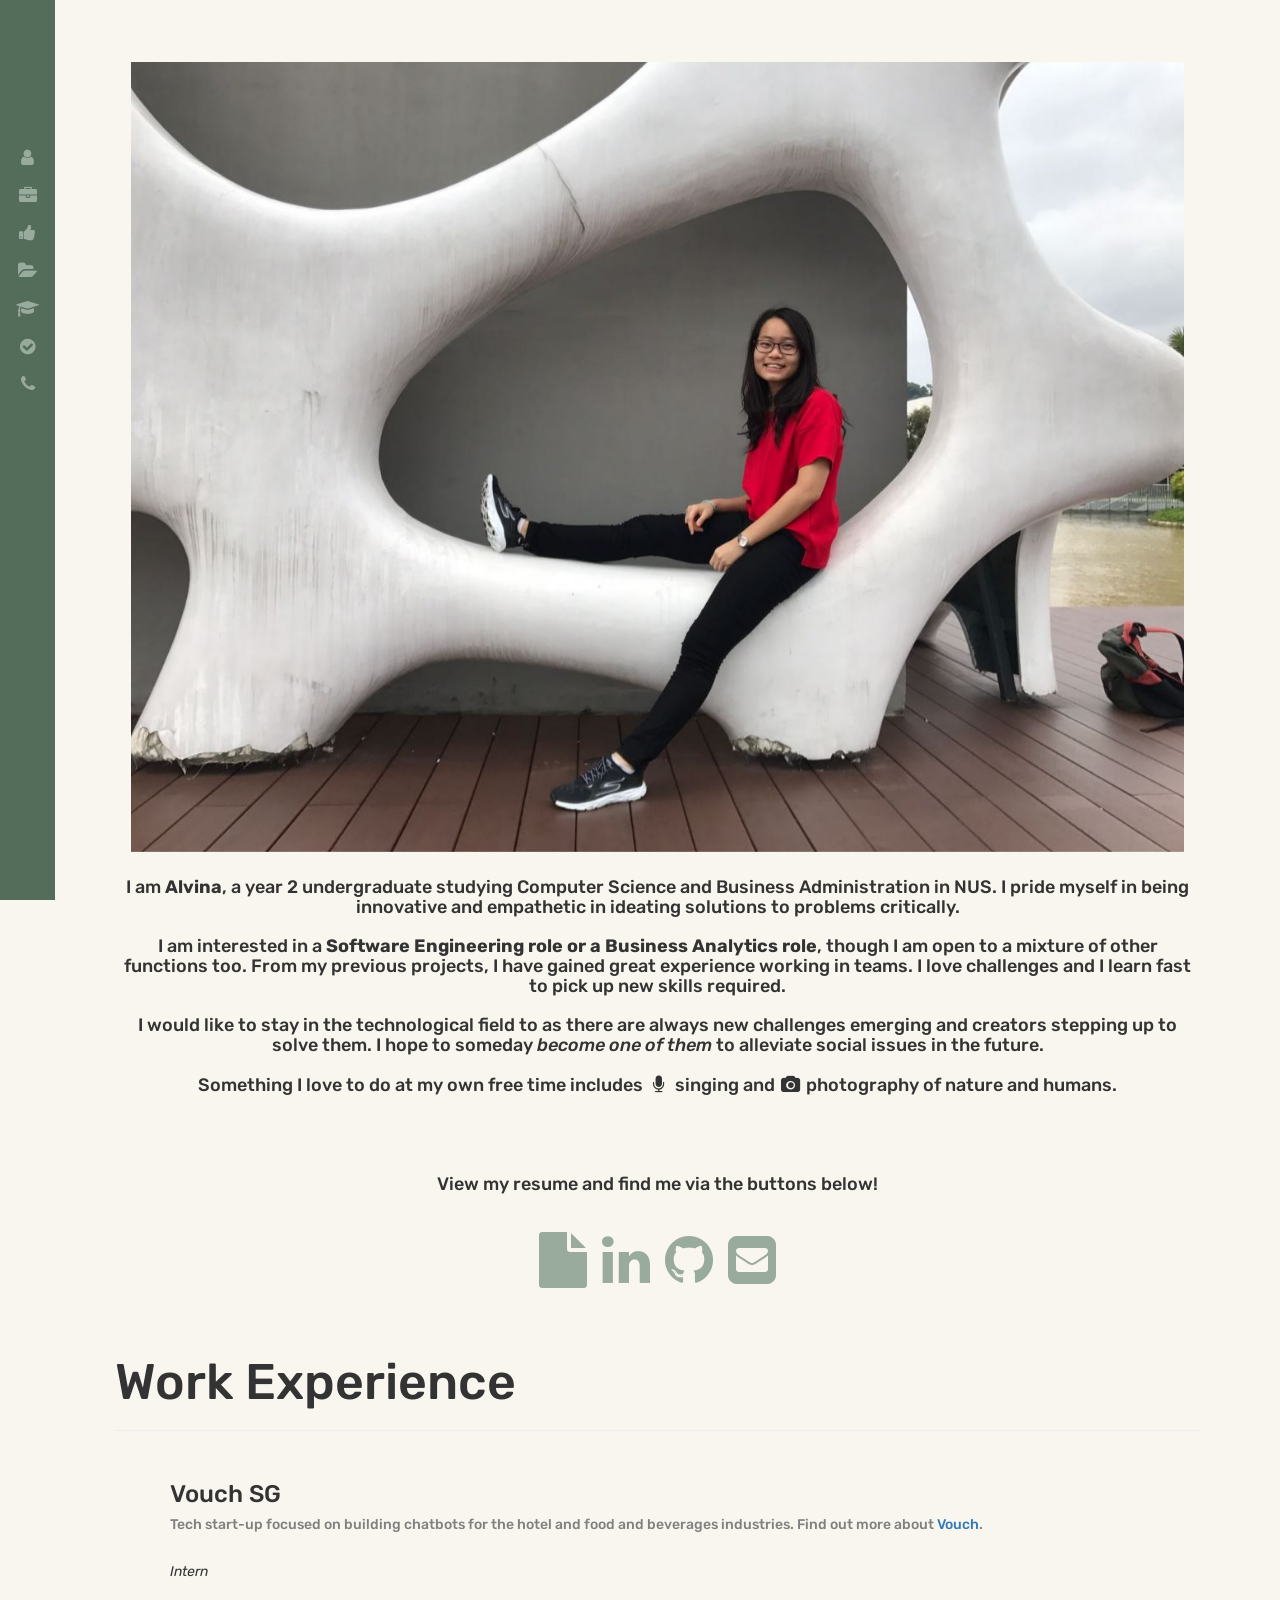
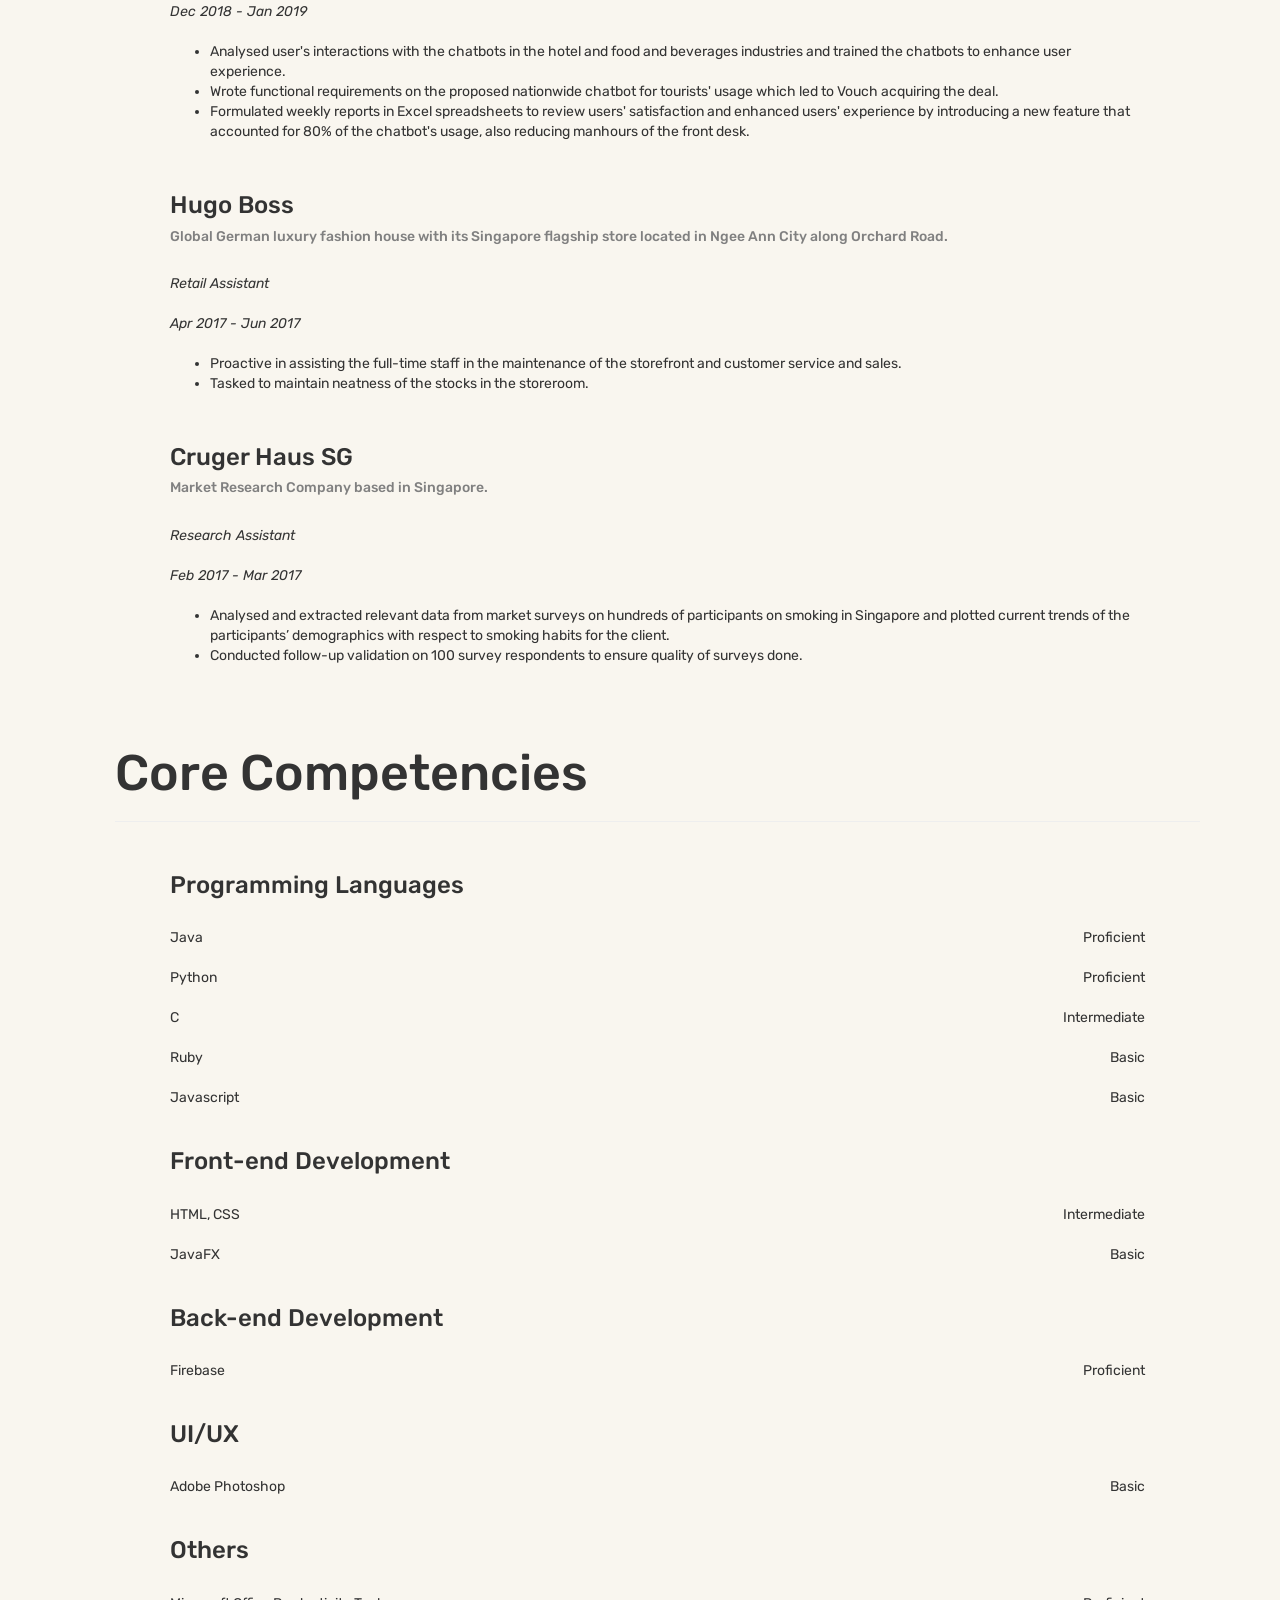
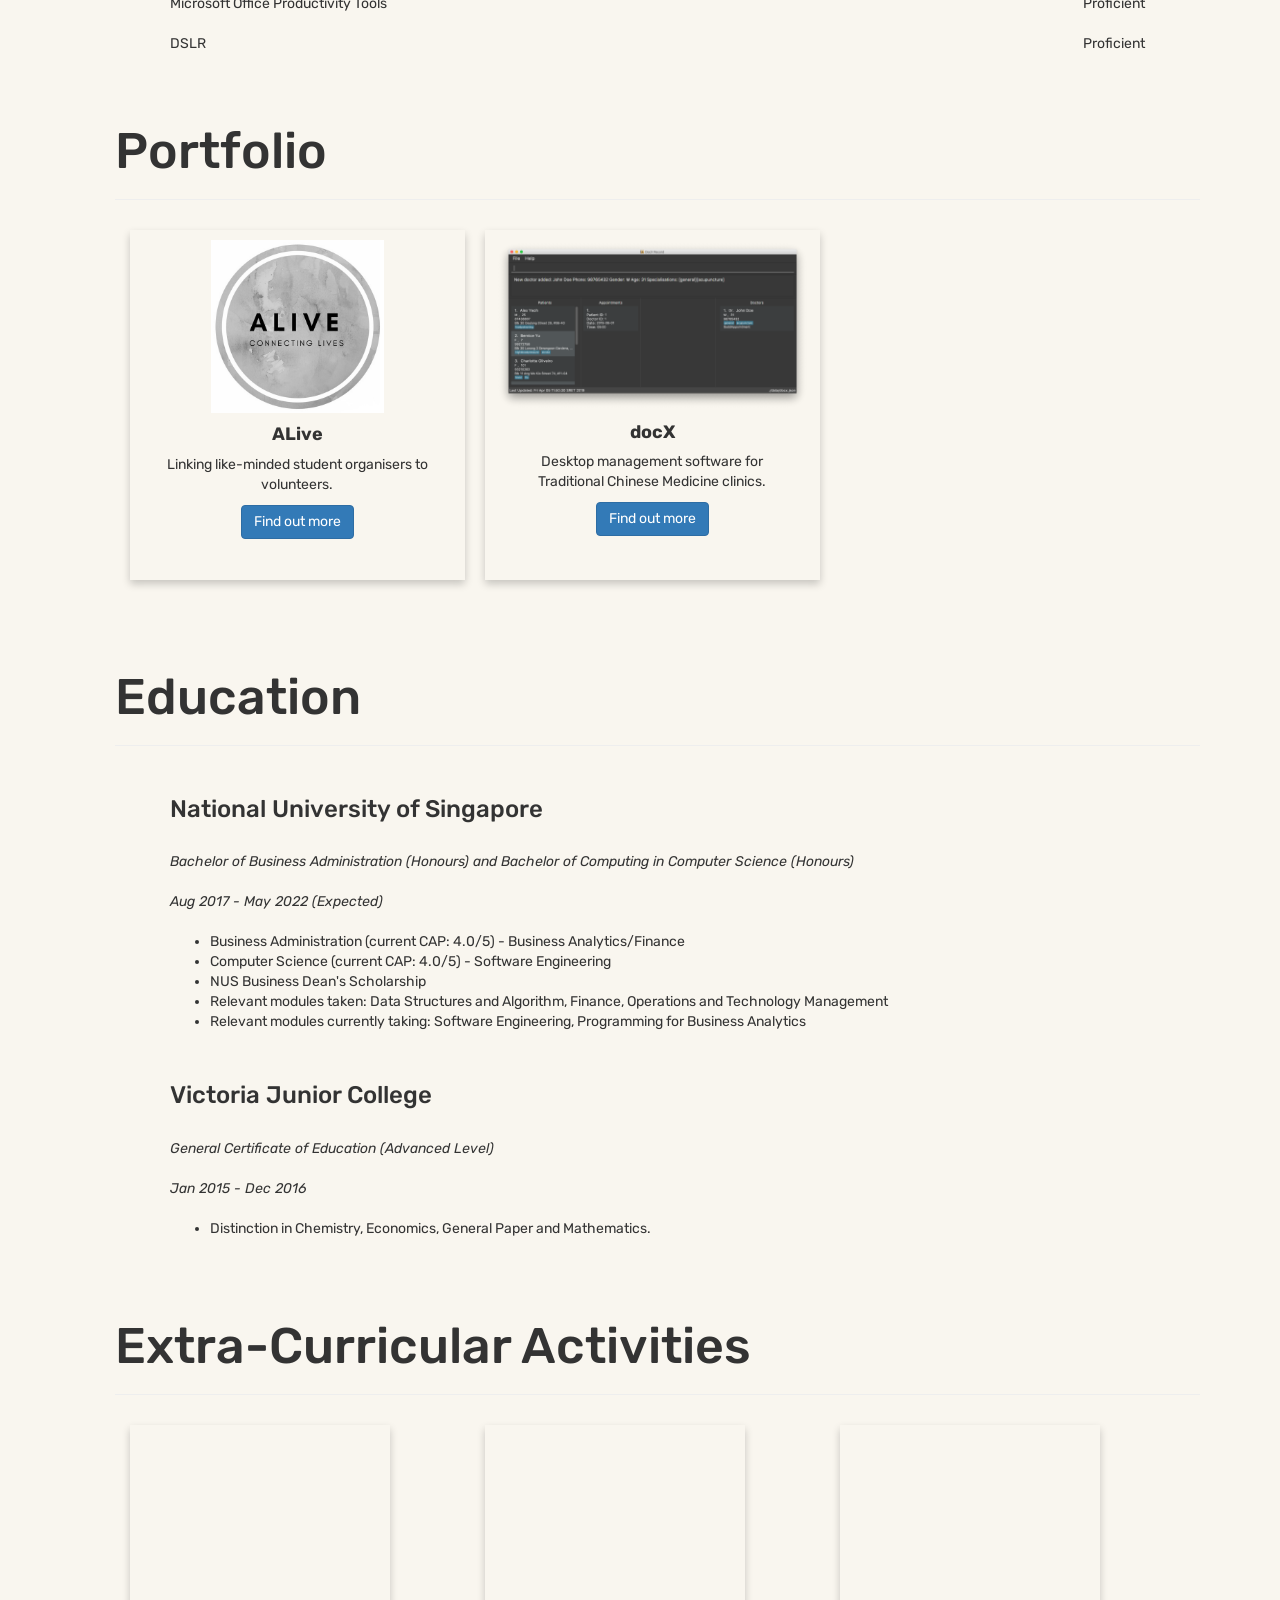
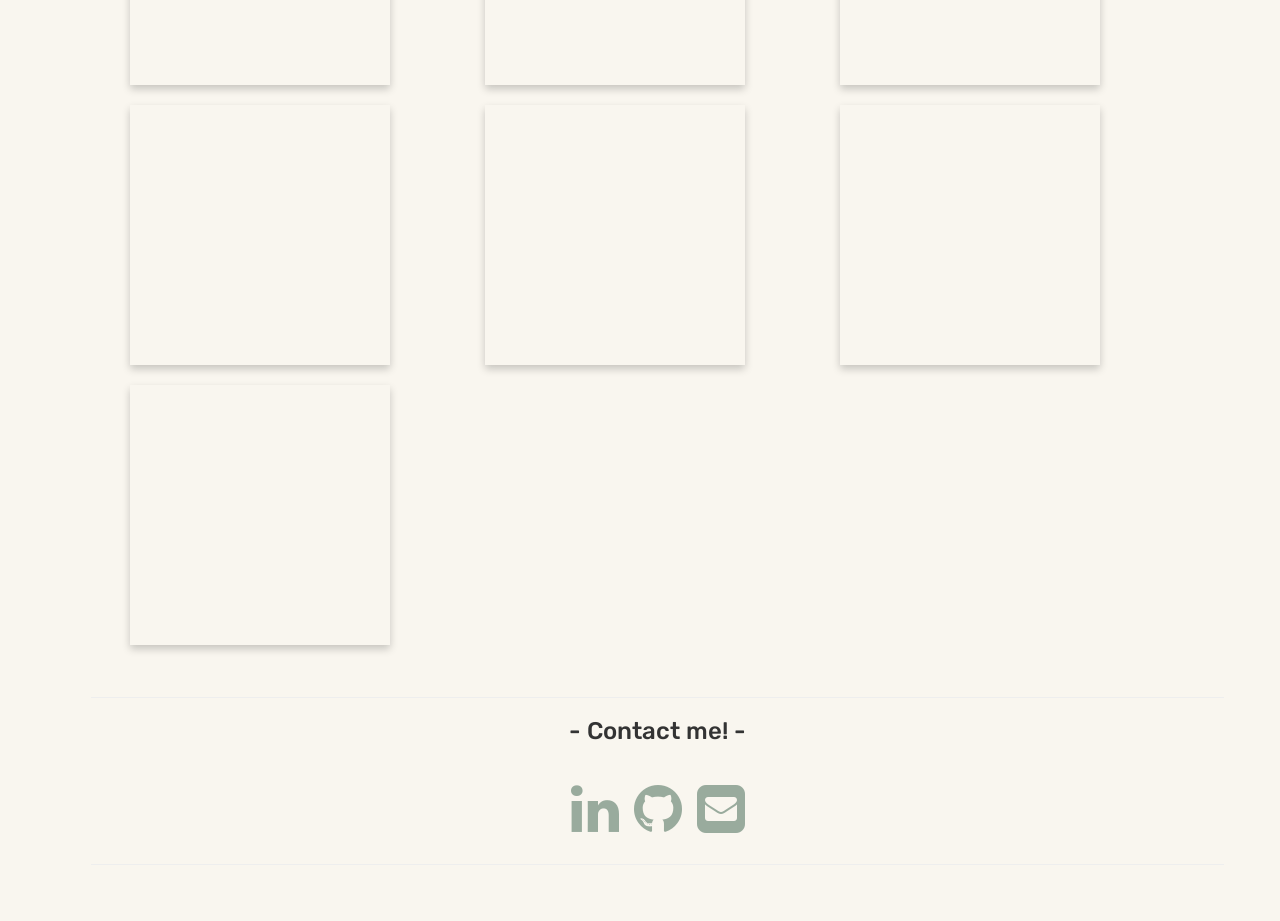
==== index.html @ 4e408f7e "make icons more prominent" ====
<!DOCTYPE html>
<html>
<head>
<meta name="viewport" content="width=device-width, initial-scale=1">
<link rel="stylesheet" href="https://cdnjs.cloudflare.com/ajax/libs/font-awesome/4.7.0/css/font-awesome.min.css">
<link rel="stylesheet" href="https://maxcdn.bootstrapcdn.com/bootstrap/3.4.0/css/bootstrap.min.css">
<link rel="stylesheet" href="css/style.css">
<script src="https://ajax.googleapis.com/ajax/libs/jquery/3.3.1/jquery.min.js"></script>
<script src="https://maxcdn.bootstrapcdn.com/bootstrap/3.4.0/js/bootstrap.min.js"></script>
<link href='https://fonts.googleapis.com/css?family=Rubik' rel='stylesheet'>
<link rel="icon" href="profile.jpg" type="image/jpg">
<style>
* {
  box-sizing: border-box;
}

.sidenav {
  height: 100%;
  width: 55px;
  position: fixed;
  z-index: 1;
  top: 0;
  left: 0;
  background-color: #546d5a;
  overflow-x: hidden;
  padding-top: 140px;
}

.sidenav a {
  padding: 6px 8px 6px 16px;
  text-decoration: none;
  font-size: 18px;
  color: #99ab9d;
  display: block;
}

.sidenav a:hover {
  color: #f9f6ef;
}

@media screen and (max-height: 450px) {
  .sidenav {padding-top: 15px;}
  .sidenav a {font-size: 18px;}
}


body {
  background-color: #f9f6ef;
  padding: 20px; 
  font-family: Rubik;
  margin-left: 55px;
  margin-right: 20px;
  /*align-content: center;*/
  position: relative;
}

/* core competences formating */
.column-list {
    /*float: left;*/
    /*padding-left: 20px;*/
    margin-left: 50px;
    margin-right: 50px;
  }

  .left {
    float: left;
  }

  .right {
    float: right;
  }

/* top image */
.center {
  display: block;
  margin-left: auto;
  margin-right: auto;
  width: 100%;
}

.container {
  position: relative;
  width: 100%;
}

.image {
  opacity: 1;
  display: block;
  width: 100%;
  height: auto;
  transition: .5s ease;
  backface-visibility: hidden;
}

.middle {
  transition: .5s ease;
  opacity: 0;
  position: absolute;
  top: 50%;
  left: 50%;
  transform: translate(-50%, -50%);
  -ms-transform: translate(-50%, -50%);
  text-align: center;
}

.container:hover .image {
  opacity: 0.3;
}

.container:hover .middle {
  opacity: 1;
}

.text {
  background-color: #f9f6ef;
  color: black;
  font-size: 16px;
  padding: 16px 32px;
  font-family: 'Rubik';
}

.main {
  /*max-width: 1000px;*/
  /*margin-left: 150px;*/
  padding: 20px 40px;
}

h1 {
  font-size: 50px;
  /*word-break: break-all;*/
}

.row {
  margin: 0px -5px;
  padding: 10px;
}

.column {
	float: left;
	width: 33%;
	padding: 0 10px;
}

/* Add padding BETWEEN each column */
/*.row,
.row > .column {
  padding: 8px;
}*/

/* Clear floats after rows */ 
.row:after {
  content: "";
  display: table;
  clear: both;
}

/* card for portfolio */
.card {
  box-shadow: 0 4px 8px 0 rgba(0,0,0,0.2);
  transition: 0.3s;
  padding: 10px;
  min-height: 350px;
}

.card:hover {
  box-shadow: 0 8px 16px 0 rgba(0,0,0,0.2);
}

.container {
  padding: 2px 16px;
  padding-bottom: 16px;
}



.flip-card {
  background-color: transparent;
  width: 26rem;
  height: 26rem;
  perspective: 1000px;
}

.flip-card-inner {
  position: relative;
  width: 100%;
  height: 100%;
  text-align: center;
  transition: transform 0.6s;
  transform-style: preserve-3d;
  box-shadow: 0 4px 8px 0 rgba(0,0,0,0.2);
}

.flip-card:hover .flip-card-inner {
  transform: rotateY(180deg);
}

.flip-card-front, .flip-card-back {
  position: absolute;
  width: 100%;
  height: 100%;
  backface-visibility: hidden;
}

.flip-card-front {
  background-color: #f9f6ef;
  color: black;
  z-index: 2;
}

.flip-card-back {
  /*background-color: #000000;*/
  background-image: url("background1.jpg");
  color: black;
  transform: rotateY(180deg);
  z-index: 1;
  padding: 10px;
  padding-top: 3px;
  text-align: left;
}

.text-block {
  position: absolute;
  bottom: 20px;
  right: 20px;
  left: 20px;
  background-color: black;
  color: white;
  padding-left: 20px;
  padding-right: 20px;
  opacity: 0.8;
}

.footer {
  overflow: hidden;
}

.social:hover {
     -webkit-transform: scale(1.1);
     -moz-transform: scale(1.1);
     -o-transform: scale(1.1);
 }
 .social {
     -webkit-transform: scale(0.8);
     /* Browser Variations: */
     
     -moz-transform: scale(0.8);
     -o-transform: scale(0.8);
     -webkit-transition-duration: 0.5s;
     -moz-transition-duration: 0.5s;
     -o-transition-duration: 0.5s;
 }

/*
    Multicoloured Hover Variations
*/
#social a{
	color: #99ab9d;
}
 
 #social-li:hover {
     color: #546d5a;
 }
 #social-gh:hover {
     color: #546d5a;
 }
 #social-em:hover {
     color: #546d5a;
 }
 #social-resume:hover {
 	color: #546d5a;
 }


 .display-when-big {
    display: inline;
}
.display-when-small {
    display: none;
}

/* Responsive columns */
@media screen and (max-width: 1050px) {
  .column {
    width: 100%;
    display: block;
    margin-bottom: 20px;
  }
  .card {
	  	width: 100%;
	  	display: block;
  }

  .flip-card {
	  background-color: transparent;
	  width: 100%;
	  perspective: 1000px;
	}

	.flip-card-inner {
	  position: relative;
	  width: 100%;
	  height: 100%;
	  text-align: center;
	  transition: transform 0.6s;
	  transform-style: preserve-3d;
	  box-shadow: 0 4px 8px 0 rgba(0,0,0,0.2);
	}

	.flip-card:hover .flip-card-inner {
	  transform: rotateY(180deg);
	}

	.flip-card-front, .flip-card-back {
	  position: absolute;
	  width: 100%;
	  height: 100%;
	  backface-visibility: hidden;
	}

	.flip-card-front {
	  background-color: #f9f6ef;
	  color: black;
	  z-index: 2; 
	}

	.flip-card-back {
	  /*background-color: #000000;*/
	  background-image: url("background1.jpg");
	  color: black;
	  transform: rotateY(180deg);
	  z-index: 1;
	  /*padding: 10px;*/
	  padding-top: 3px;
	  text-align: left;
	}

	.text-block {
	  position: absolute;
	  bottom: 20px;
	  right: 20px;
	  left: 20px;
	  background-color: black;
	  color: white;
	  padding-left: 20px;
	  padding-right: 20px;
	  opacity: 0.8;
	}
}

@media (max-width: 800px) {
    .display-when-big {
        display: none;
    }
    .display-when-small {
        display: inline;
    }

    .flip-card {
	  background-color: transparent;
	  width: 100%;
	  perspective: 1000px;
	}

	.flip-card-inner {
	  position: relative;
	  width: 100%;
	  height: 100%;
	  text-align: center;
	  transition: transform 0.6s;
	  transform-style: preserve-3d;
	  box-shadow: 0 4px 8px 0 rgba(0,0,0,0.2);
	}

	.flip-card:hover .flip-card-inner {
	  transform: rotateY(180deg);
	}

	.flip-card-front, .flip-card-back {
	  position: absolute;
	  width: 100%;
	  height: 100%;
	  backface-visibility: hidden;
	}

	.flip-card-front {
	  background-color: #f9f6ef;
	  color: black;
	  z-index: 2; 
	}

	.flip-card-back {
	  /*background-color: #000000;*/
	  background-image: url("background1.jpg");
	  color: black;
	  transform: rotateY(180deg);
	  z-index: 1;
	  /*padding: 10px;*/
	  padding-top: 3px;
	  text-align: left;
	}

	.text-block {
	  position: absolute;
	  bottom: 20px;
	  right: 20px;
	  left: 20px;
	  background-color: black;
	  color: white;
	  padding-left: 20px;
	  padding-right: 20px;
	  opacity: 0.8;
	}
}

/*phone view*/
@media (max-width: 600px) {
    .main {
      padding: 0px;
      margin-right: -10px;
      margin-left: 10px;
      padding-top: 10px;
      align-content: center;
    }

    .body {
      padding: 0px;
    }

    .column-list {
	    margin-left: 20px;
	    margin-right: 20px;
	}
	.row {
	  margin: 0px -30px;
	  padding: 0px;
	}
	.column {
		/*float: left;*/
		/*align-items: center;*/
		width: 100%;
		/*padding: 0 10px;*/
	}

	h1 {
		font-size: 36px;
	}

	.flip-card {
	  background-color: transparent;
	  width: 100%;
	  perspective: 1000px;
	}

	.flip-card-inner {
	  position: relative;
	  width: 100%;
	  height: 100%;
	  text-align: center;
	  transition: transform 0.6s;
	  transform-style: preserve-3d;
	  box-shadow: 0 4px 8px 0 rgba(0,0,0,0.2);
	}

	.flip-card:hover .flip-card-inner {
	  transform: rotateY(180deg);
	}

	.flip-card-front, .flip-card-back {
	  position: absolute;
	  width: 100%;
	  height: 100%;
	  backface-visibility: hidden;
	}

	.flip-card-front {
	  background-color: #f9f6ef;
	  color: black;
	  z-index: 2; 
	}

	.flip-card-back {
	  /*background-color: #000000;*/
	  background-image: url("background1.jpg");
	  color: black;
	  transform: rotateY(180deg);
	  z-index: 1;
	  /*padding: 10px;*/
	  padding-top: 3px;
	  text-align: left;
	}

	.text-block {
	  position: absolute;
	  bottom: 20px;
	  right: 20px;
	  left: 20px;
	  background-color: black;
	  color: white;
	  padding-left: 20px;
	  padding-right: 20px;
	  opacity: 0.8;
	}

}

</style>
<title>Alvina Ong Si Ying</title>
</head>


<body>

  <div class="sidenav" id="sidenav">
    <a href="#about" title="Alvina Ong Si Ying"><i class="fa fa-fw fa-user"></i></a>
    <a href="#work" title="Work Experience"><i class="fa fa-fw fa-briefcase"></i></a>
    <a href="#competencies" title="Competencies"><i class="fa fa-fw fa-thumbs-up"></i></a>
    <a href="#portfolio" title="Portfolio"><i class="fa fa-fw fa-folder-open"></i></a>
    <a href="#education" title="Education"><i class="fa fa-fw fa-graduation-cap"></i></a>
    <a href="#activities" title="Activities"><i class="fa fa-fw fa-check-circle"></i></a>
    <a href="#contact" title="Contact"><i class="fa fa-fw fa-phone"></i></a>
  </div>


  <div class="main" id="about">
    <br>
    <span class="display-when-big">
    	<div class="container center">
	    	<picture class="image">
	    		<source media="(min-width: 1000px)" srcset="me.jpg" style="width: 100%">
	    		<img src="profile.jpg" style="width: 100%">
	    	</picture>
	      <!-- <img src="me.jpg" alt="Alvina" class="image" style="width:100%"> -->
	      <div class="middle">
	        <div class="text">
	          <h1>I AM ALVINA.</h1>
	          <h3>Passionate. Inquisitive. Genuine.</h3>
	          <br>
	          I believe in empathy - it is the only thing that will bring us to places beyond our limited perspectives.
	          <br>
	          <br>
	        </div>
	      </div>
	    </div>
	    <h4 align="center">I am <strong>Alvina</strong>, a year 2 undergraduate studying Computer Science and Business Administration in NUS. I pride myself in being innovative and empathetic in ideating solutions to problems critically. <br><br> I am interested in a <strong>Software Engineering role or a Business Analytics role</strong>, though I am open to a mixture of other functions too. From my previous projects, I have gained great experience working in teams. I love challenges and I learn fast to pick up new skills required. <br><br> I would like to stay in the technological field to as there are always new challenges emerging and creators stepping up to solve them. I hope to someday <em>become one of them</em> to alleviate social issues in the future.<br><br>Something I love to do at my own free time includes <i class="fa fa-fw fa-microphone"></i> singing and <i class="fa fa-fw fa-camera"></i> photography of nature and humans. <br><br><br><br><br> View my resume and find me via the buttons below!</h4>
	    <h4></h4>
	    <br>
	    <div class="text-center center-block" id="social">
	    	<a href="https://drive.google.com/file/d/1RPmgXenXAFMnrtLJrdJrXcbYvAryXK-r/view?usp=sharing" id="social-resume" title="Resume"><i class="fa fa-file fa-5x social"></i></a>
		    <a href="https://www.linkedin.com/in/si-ying-ong" id="social-li" title="LinkedIn"><i class="fa fa-linkedin fa-5x social"></i></a>
		    <a href="https://www.github.com/siyingpoof" id="social-gh" title="Github"><i class="fa fa-github fa-5x social"></i></a>
		    <a href="mailto:ongsiying@u.nus.edu" id="social-em" title="Email"><i class="fa fa-envelope-square fa-5x social"></i></a>
		</div>
    </span>

    <span class="display-when-small">
    	<img src="square.jpg" style="width: 100%">
    	<h1>I AM ALVINA.</h1>
    	<h3>Passionate. Inquisitive. Genuine.</h3>
    	<h3>I believe in empathy - it is the only thing that will bring us to places beyond our limited perspectives.</h3>
    	<br>
    	<h4 align="center">I am <strong>Alvina</strong>, a year 2 undergraduate studying Computer Science and Business Administration in NUS. I pride myself in being innovative and empathetic in ideating solutions to problems critically. <br><br> I am interested in a <strong>Software Engineering role or a Business Analytics role</strong>, though I am open to a mixture of other functions too. From my previous projects, I have gained great experience working in teams. I love challenges and I learn fast to pick up new skills required. <br><br> I would like to stay in the technological field to as there are always new challenges emerging and creators stepping up to solve them. I hope to someday <em>become one of them</em> to alleviate social issues in the future.<br><br>Something I love to do at my own free time includes <i class="fa fa-fw fa-microphone"></i> singing and <i class="fa fa-fw fa-camera"></i> photography of nature and humans. <br><br><br><br><br> View my resume and find me via the buttons below!</h4>
    	<br>
    	<div class="text-center center-block" id="social">
	    	<a href="https://drive.google.com/file/d/1RPmgXenXAFMnrtLJrdJrXcbYvAryXK-r/view?usp=sharing" id="social-resume" title="Resume"><i class="fa fa-file fa-5x social"></i></a>
		    <a href="https://www.linkedin.com/in/si-ying-ong" id="social-li" title="LinkedIn"><i class="fa fa-linkedin fa-5x social"></i></a>
		    <a href="https://www.github.com/siyingpoof" id="social-gh" title="Github"><i class="fa fa-github fa-5x social"></i></a>
		    <a href="mailto:ongsiying@u.nus.edu" id="social-em" title="Email"><i class="fa fa-envelope-square fa-5x social"></i></a>
		</div>
    </span>
    
  </div>

  <!-- <div id="navbar">
  <a class="active" href="#about" title="Alvina Ong Si Ying"><i class="fa fa-fw fa-user"></i> Alvina Ong Si Ying</a>
  <a href="#education" title="Education"><i class="fa fa-fw fa-graduation-cap"></i> Education</a>
  <a href="#competencies" title="Competencies"><i class="fa fa-fw fa-thumbs-up"></i> Competencies</a>
  <a href="#portfolio" title="Portfolio"><i class="fa fa-fw fa-folder-open"></i> Portfolio</a>
  <a href="#activities" title="Activities"><i class="fa fa-fw fa-check-circle"></i> Activities</a>
  <a href="#contact"><i class="fa fa-fw fa-phone"></i> Contact</a>
</div> -->


<div class="main" id="work">
  <h1>Work Experience</h1>
  <hr>
  <div>
    <div class="row">
      <div class="column-list left">
        <h3>Vouch SG</h3>
        <h5 style="color: #808080">Tech start-up focused on building chatbots for the hotel and food and beverages industries. Find out more about <a href="https://www.vouch.sg/">Vouch</a>.</h5>
      </div>
    </div>
    <div class="row">
      <div class="column-list left">
        <em>Intern</em>
      </div>
    </div>
    <div class="row">
      <div class="column-list left">
        <em>Dec 2018 - Jan 2019</em>
      </div>
    </div>
    <div class="row">
      <div class="column-list left">
        <ul>
          <li>Analysed user's interactions with the chatbots in the hotel and food and beverages industries and trained the chatbots to enhance user experience.</li>
          <li>Wrote functional requirements on the proposed nationwide chatbot for tourists' usage which led to Vouch acquiring the deal.</li>
          <li>Formulated weekly reports in Excel spreadsheets to review users' satisfaction and enhanced users' experience by introducing a new feature that accounted for 80% of the chatbot's usage, also reducing manhours of the front desk.</li>
        </ul>
      </div>
    </div>

    <div class="row">
      <div class="column-list left">
        <h3>Hugo Boss</h3>
        <h5 style="color: #808080">Global German luxury fashion house with its Singapore flagship store located in Ngee Ann City along Orchard Road.</h5>
      </div>
    </div>
    <div class="row">
      <div class="column-list left">
        <em>Retail Assistant</em>
      </div>
    </div>
    <div class="row">
      <div class="column-list left">
        <em>Apr 2017 - Jun 2017</em>
      </div>
    </div>
    <div class="row">
      <div class="column-list left">
        <ul>
          <li>Proactive in assisting the full-time staff in the maintenance of the storefront and customer service and sales.</li>
          <li>Tasked to maintain neatness of the stocks in the storeroom.</li>
        </ul>
      </div>
    </div>

    <div class="row">
      <div class="column-list left">
        <h3>Cruger Haus SG</h3>
        <h5 style="color: #808080">Market Research Company based in Singapore.</h5>
      </div>
    </div>
    <div class="row">
      <div class="column-list left">
        <em>Research Assistant</em>
      </div>
    </div>
    <div class="row">
      <div class="column-list left">
        <em>Feb 2017 - Mar 2017</em>
      </div>
    </div>
    <div class="row">
      <div class="column-list left">
        <ul>
          <li>Analysed and extracted relevant data from market surveys on hundreds of participants on smoking in Singapore and plotted current trends of the participants’ demographics with respect to smoking habits for the client. </li>
          <li>Conducted follow-up validation on 100 survey respondents to ensure quality of surveys done. </li>
        </ul>
      </div>
    </div>

  </div>
</div>

<div class="main" id="competencies">
  <h1>Core Competencies</h1>
  <hr>
  <div>
    <div class="row">
    <div class="column-list left">
      <h3>Programming Languages</h3>
    </div>
  </div>
  <div class="row">
    <div class="column-list left">
      Java
    </div>
    <div class="column-list right">
      Proficient
    </div>
  </div>
  <div class="row">
    <div class="column-list left">
      Python
    </div>
    <div class="column-list right">
      Proficient
    </div>
  </div>
  <div class="row">
    <div class="column-list left">
      C
    </div>
    <div class="column-list right">
      Intermediate
    </div>
  </div>
  <div class="row">
    <div class="column-list left">
      Ruby
    </div>
    <div class="column-list right">
      Basic
    </div>
  </div>
  <div class="row">
    <div class="column-list left">
      Javascript
    </div>
    <div class="column-list right">
      Basic
    </div>
  </div>
  <div class="row">
    <div class="column-list left">
      <h3>Front-end Development</h3>
    </div>
    <div class="column-list right">
    </div>
  </div>
  <div class="row">
    <div class="column-list left">
      HTML, CSS
    </div>
    <div class="column-list right">
      Intermediate
    </div>
  </div>
  <div class="row">
    <div class="column-list left">
      JavaFX
    </div>
    <div class="column-list right">
      Basic
    </div>
  </div>
  <div class="row">
    <div class="column-list left">
      <h3>Back-end Development</h3>
    </div>
    <div class="column-list right">
    </div>
  </div>
  <div class="row">
    <div class="column-list left">
      Firebase
    </div>
    <div class="column-list right">
      Proficient
    </div>
  </div>
  <div class="row">
    <div class="column-list left">
      <h3>UI/UX</h3>
    </div>
    <div class="column-list right">
    </div>
  </div>
  <div class="row">
    <div class="column-list left">
      Adobe Photoshop
    </div>
    <div class="column-list right">
      Basic
    </div>
  </div>
  <div class="row">
    <div class="column-list left">
      <h3>Others</h3>
    </div>
    <div class="column-list right">
    </div>
  </div>
  <div class="row">
    <div class="column-list left">
      Microsoft Office Productivity Tools
    </div>
    <div class="column-list right">
      Proficient
    </div>
  </div>
  <div class="row">
    <div class="column-list left">
      DSLR
    </div>
    <div class="column-list right">
      Proficient
    </div>
  </div>
</div>
</div>


<div class="main" id="portfolio">

  <h1>Portfolio</h1>
  <hr>
  <div class="row">
  	<div class="column">
  		<div class="card" align="center">
		     <img src="ALive logo.jpeg" alt="ALive" style="width:55%">
		     <div class="container">
		       <h4><b>ALive</b></h4> 
		       <p>Linking like-minded student organisers to volunteers.</p>
		       <button type="button" class="btn btn-primary" data-toggle="modal" data-target="#ALive">Find out more</button>
		     </div>
		  </div>
  		</div>
  		<div class="column">
  			<div class="card" align="center">
		      <img src="docX_Ui.png" alt="docX" style="width:100%">
		      <div class="container">
		        <h4><b>docX</b></h4> 
		        <p>Desktop management software for Traditional Chinese Medicine clinics.</p>
		        <button type="button" class="btn btn-primary" data-toggle="modal" data-target="#docX">Find out more</button>
		      </div>
		  	</div>
  		</div>
  </div>
  
  <br>

<!-- Modal for ALive -->
  <div class="modal fade" id="ALive" tabindex="-1" role="dialog" aria-labelledby="exampleModalLabel" aria-hidden="true">
    <div class="modal-dialog modal-dialog-centered" role="document">
      <div class="modal-content">
        <div class="modal-header">
          <h5 class="modal-title" id="exampleModalLabel">ALive</h5>
          <button type="button" class="close" data-dismiss="modal" aria-label="Close">
            <span aria-hidden="true">&times;</span>
          </button>
        </div>
        <div class="modal-body">
          <img src="ALive_flow.JPG" style="width: 100%">
          <h4>Why?</h4>
          <p>ALive was built with the initial idea of helping young student leaders to source for volunteers more easily through this platform. ALive is capable of streamlining the process of validation - through QR code scanning.</p>
          <h4>What did I do?</h4>
          <p>I worked mostly with the Firebase Database to ensure the correct extraction of data from Firebase to display, and the transition from one page to another in the mobile application.</p>
          <h4>Worked with?</h4>
          <p>Used Java and XML under Android Studio, and Firebase</p>
          <h4>In the future...</h4>
          <p>Future modifications to include the gamification of volunteering with respect to the total number of hours volunteered.</p>
          <a href="https://github.com/siyingpoof/Orbital"><button type="button" class="btn btn-primary">View on Github</button></a>
        </div>
        <div class="modal-footer">
          <button type="button" class="btn btn-secondary" data-dismiss="modal">Close</button>
        </div>
      </div>
    </div>
  </div>

<!-- Modal for docX -->
  <div class="modal fade" id="docX" tabindex="-1" role="dialog" aria-labelledby="exampleModalLabel" aria-hidden="true">
    <div class="modal-dialog modal-dialog-centered" role="document">
      <div class="modal-content">
        <div class="modal-header">
          <h5 class="modal-title" id="exampleModalLabel">docX</h5>
          <button type="button" class="close" data-dismiss="modal" aria-label="Close">
            <span aria-hidden="true">&times;</span>
          </button>
        </div>
        <div class="modal-body">
          <img src="docX_Ui.png" style="width: 100%">
          <h4>Why?</h4>
          <p>docX was built with the initial idea of helping receptionists of Traditional Chinese Medicine (TCM) clinics to manage patients, doctors, medical histories and appointments. This is due to the fact that many TCM clinics are still relying on paper and pen, so this software aims to streamline their operations.</p>
          <h4>What am I doing?</h4>
          <p>I am tasked to ensure CRUD of doctors are smoothly rendered. One of the special feature I am implementing is to search the available doctors of a specialisation on a certain date to facilitate convenient booking of appointments.</p>
          <h4>Worked with?</h4>
          <p>Used Java, javaFX and JSON under IntelliJ</p>
          <a href="https://github.com/siyingpoof/main"><button type="button" class="btn btn-primary">View on Github</button></a>
        </div>
        <div class="modal-footer">
          <button type="button" class="btn btn-secondary" data-dismiss="modal">Close</button>
        </div>
      </div>
    </div>
  </div>
</div>


<div class="main" id="education">
  <h1>Education</h1>
  <hr>
  <div>
    <div class="row">
      <div class="column-list left">
        <h3>National University of Singapore</h3>
      </div>
    </div>
    <div class="row">
      <div class="column-list left">
        <em>Bachelor of Business Administration (Honours) and Bachelor of Computing in Computer Science (Honours)</em>
      </div>
    </div>
    <div class="row">
      <div class="column-list left">
        <em>Aug 2017 - May 2022 (Expected)</em>
      </div>
    </div>
    <div class="row">
      <div class="column-list left">
        <ul>
          <li>Business Administration (current CAP: 4.0/5) - Business Analytics/Finance</li>
          <li>Computer Science (current CAP: 4.0/5) - Software Engineering</li>
          <li>NUS Business Dean's Scholarship</li>
          <li>Relevant modules taken: Data Structures and Algorithm, Finance, Operations and Technology Management</li>
          <li>Relevant modules currently taking: Software Engineering, Programming for Business Analytics</li>
        </ul>
      </div>
    </div>


    <div class="row">
      <div class="column-list left">
        <h3>Victoria Junior College</h3>
      </div>
    </div>
    <div class="row">
      <div class="column-list left">
        <em>General Certificate of Education (Advanced Level)</em>
      </div>
    </div>
    <div class="row">
      <div class="column-list left">
        <em>Jan 2015 - Dec 2016</em>
      </div>
    </div>
    <div class="row">
      <div class="column-list left">
        <ul>
          <li>Distinction in Chemistry, Economics, General Paper and Mathematics.</li>
        </ul>
      </div>
    </div>
  </div>
</div>


<div class="main" id="activities">

  <h1>Extra-Curricular Activities</h1>
  <hr>
  <div class="row">
    <div class="column">
      <div class="flip-card">
        <div class="flip-card-inner">
          <div class="flip-card-front">
            <img src="profile.jpg" style="height: 100%">
            <div class="text-block">
              <h5>Vice President of Student Development</h5>
              <h6>NUS Students' Computing Club</h6>
              <h6><em>Aug 2018 - current</em></h6>
            </div>
          </div>
          <div class="flip-card-back">
            <h5><strong>Leading</strong> a team of 32 under the Academic Liaison and Community Service cells to roll out activities for Computing undergraduates.</h5>
            <strong>Key new initiatives:</strong>
            <h5><u>Elderly Chinese New Year Engagement Day:</u> 50+ volunteers visited elderly homes to clean and distribute food provisions.</h5>
            <h5><u>Career Launchpad:</u> Talks and workshops by industry experts for 200+ students to prepare for job hunting.</h5>
          </div>
        </div>
      </div>
    </div>

    <div class="column">
      <div class="flip-card">
        <div class="flip-card-inner">
          <div class="flip-card-front">
            <img src="makiBB.jpeg" style="height: 100%">
            <div class="text-block">
              <h5>Event Organiser</h5>
              <h6>Project Spright Academy</h6>
              <h6><em>Oct 2018 - Mar 2019</em></h6>
            </div>
          </div>
          <div class="flip-card-back">
            <h5><strong>Planned</strong> and executed activities of educational purposes for under-privileged children.</h5>
            <h5><strong>Activities</strong> included: 
              <ul>
                <li>Terrarium making (Environmental awareness)</li>
                <li>Baking (Home economics)</li>
                <li>Learning a third language (Appreciation of languages)</li>
                <li>Sports day (Physical fitness)</li>
                <li>Civil Engineering and Musical Day (Teamwork and musical appreciation)</li>
              </ul>
            </h5>
          </div>
        </div>
      </div>
    </div>

    <div class="column">
      <div class="flip-card">
        <div class="flip-card-inner">
          <div class="flip-card-front">
            <img src="BSA.jpg" style="height: 100%">
            <div class="text-block">
              <h5>Internal Marketing Head</h5>
              <h6>NUS Business School Alumni Youth Wing</h6>
              <h6><em>Jun 2018 - Sep 2018</em></h6>
            </div>
          </div>
          <div class="flip-card-back">
            <h5><strong>In charge</strong> of ideating ways to increase participation in the finale networking event - Connexxion 2018.</h5>
            <h5><strong>Initiated</strong> offline marketing campaigns - pre/post-lecture pitching.</h5>
            <h5><strong>Generated</strong> enticing captions on NUS BSA social media platforms.</h5>
            <h5>Resulted in a higher than expected turn up of 50 student participants for the intimate and meaningful networking event.</h5>
          </div>
        </div>
      </div>
    </div>
  </div>


  <div class="row">
    <div class="column">
      <div class="flip-card">
        <div class="flip-card-inner">
          <div class="flip-card-front">
            <img src="flag18.jpg" style="height: 100%">
            <div class="text-block">
              <h5>FLAG Marketing Head</h5>
              <h6>Computing Club Community Service Cell</h6>
              <h6><em>Sep 2017 - Aug 2018</em></h6>
            </div>
          </div>
          <div class="flip-card-back">
            <h5><strong>Ideated</strong> simple and engaging activities for the intellectually disabled children from our beneficiary.</h5>
            <h5><strong>Designed</strong> the fundraising booth to attract students to purchase our fundraising items.</h5>
            <h5><strong>Assisted</strong> in execution of Beneficiary Engagement Days and FLAG Day (raised funds on the streets).</h5>
          </div>
        </div>
      </div>
    </div>

    <div class="column">
      <div class="flip-card">
        <div class="flip-card-inner">
          <div class="flip-card-front">
            <img src="oweek.jpeg" style="height: 100%">
            <div class="text-block">
              <h5>Publicity Member</h5>
              <h6>NUS Business School Orientation Week</h6>
              <h6><em>Dec 2017 - Aug 2018</em></h6>
            </div>
          </div>
          <div class="flip-card-back">
            <h5><strong>In charge</strong> of photography prior to and during the camp.</h5>
            <h5><strong>Assisted</strong> in filming of househeads (leaders of Orientation Group Leaders (OGL)) and carried out a photoshoot for them.</h5>
            <h5><strong>Designed</strong> the recruitment poster for recruitment of OGL for the camp.</h5>
            <h5><strong>Tasked</strong> to capture precious memories throughout the camp and photos were used to make a video montage that was shown at the end of the camp.</h5>
          </div>
        </div>
      </div>
    </div>

    <div class="column">
      <div class="flip-card">
        <div class="flip-card-inner">
          <div class="flip-card-front">
            <img src="fsc18.jpeg" style="height: 100%">
            <div class="text-block">
              <h5>Manpower member</h5>
              <h6>NUS School of Computing Freshmen Social Camp</h6>
              <h6><em>Dec 2017 - Jun 2018</em></h6>
            </div>
          </div>
          <div class="flip-card-back">
            <h5><strong>Assisted</strong> in the selection process of the Orientation Group Leaders.</h5>
            <h5><strong>Collated</strong> important information and documents to ensure safety and welfare of participants.</h5>
            <h5><strong>Ideated</strong> engaging original games that fosters teamwork within groups for Beach Day.</h5>
          </div>
        </div>
      </div>
    </div>
  </div>

  <div class="row">
    <div class="column">
      <div class="flip-card">
        <div class="flip-card-inner">
          <div class="flip-card-front">
            <img src="singer.jpg" style="height: 100%">
            <div class="text-block">
              <h5>Singer</h5>
              <h6>NUS Chinese Society 歌谣</h6>
              <h6><em>Aug 2017 - Oct 2017</em></h6>
            </div>
          </div>
          <div class="flip-card-back">
            <h5><strong>Performed</strong> an original song 《是否会》 (Will you?) during the 《红白歌会》 (Red-White concert).</h5>
            <h5><strong>Worked</strong> with other instrumentalists to discuss the arrangement of the song.</h5>
          </div>
        </div>
      </div>
    </div>
  </div>
</div>

<!-- END MAIN -->
</div>

</div>

<!-- <footer id="contact">
  <div class="navbar" id="contact">
    <a class="active" href="#me" title="Back to top"><i class="fa fa-fw fa-arrow-up"></i></a> 
    <a href="mailto:ongsiying@u.nus.edu" title="Email me"><i class="fa fa-fw fa-envelope"></i></a> 
    <a href="https://www.linkedin.com/in/si-ying-ong" title="LinkedIn"><i class="fa fa-fw fa-linkedin"></i></a> 
    <a href="https://www.github.com/siyingpoof" title="GitHub"><i class="fa fa-fw fa-github"></i></a>
  </div>
</footer> -->

<div class="container" id="contact">
  <hr/>
  <div class="text-center center-block" id="social">
    <h3 >- Contact me! -</h3>
    <br/>
    <a href="https://www.linkedin.com/in/si-ying-ong" id="social-li" title="LinkedIn"><i class="fa fa-linkedin fa-5x social"></i></a>
    <a href="https://www.github.com/siyingpoof" id="social-gh" title="Github"><i class="fa fa-github fa-5x social"></i></a>
    <a href="mailto:ongsiying@u.nus.edu" id="social-em" title="Email"><i class="fa fa-envelope-square fa-5x social"></i></a>
  </div>
  <hr/>
</div>


</body>
</html>
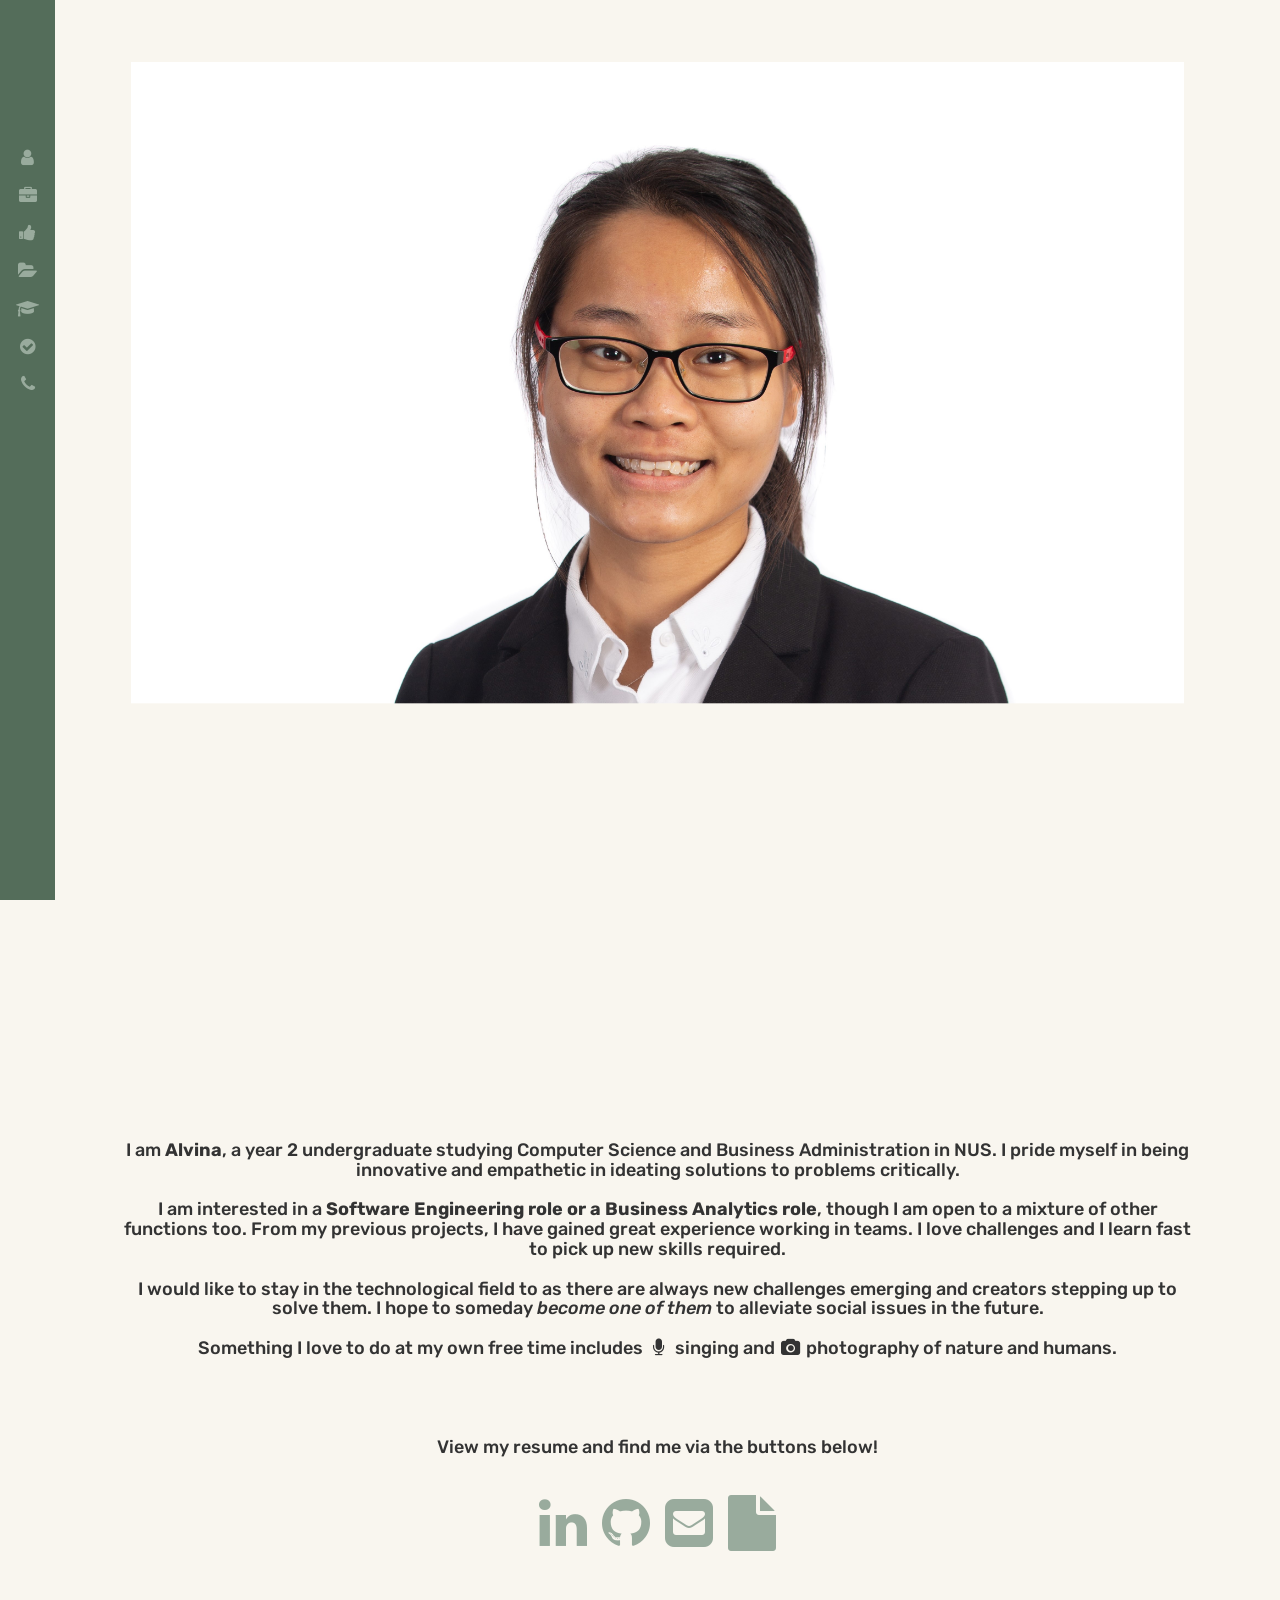
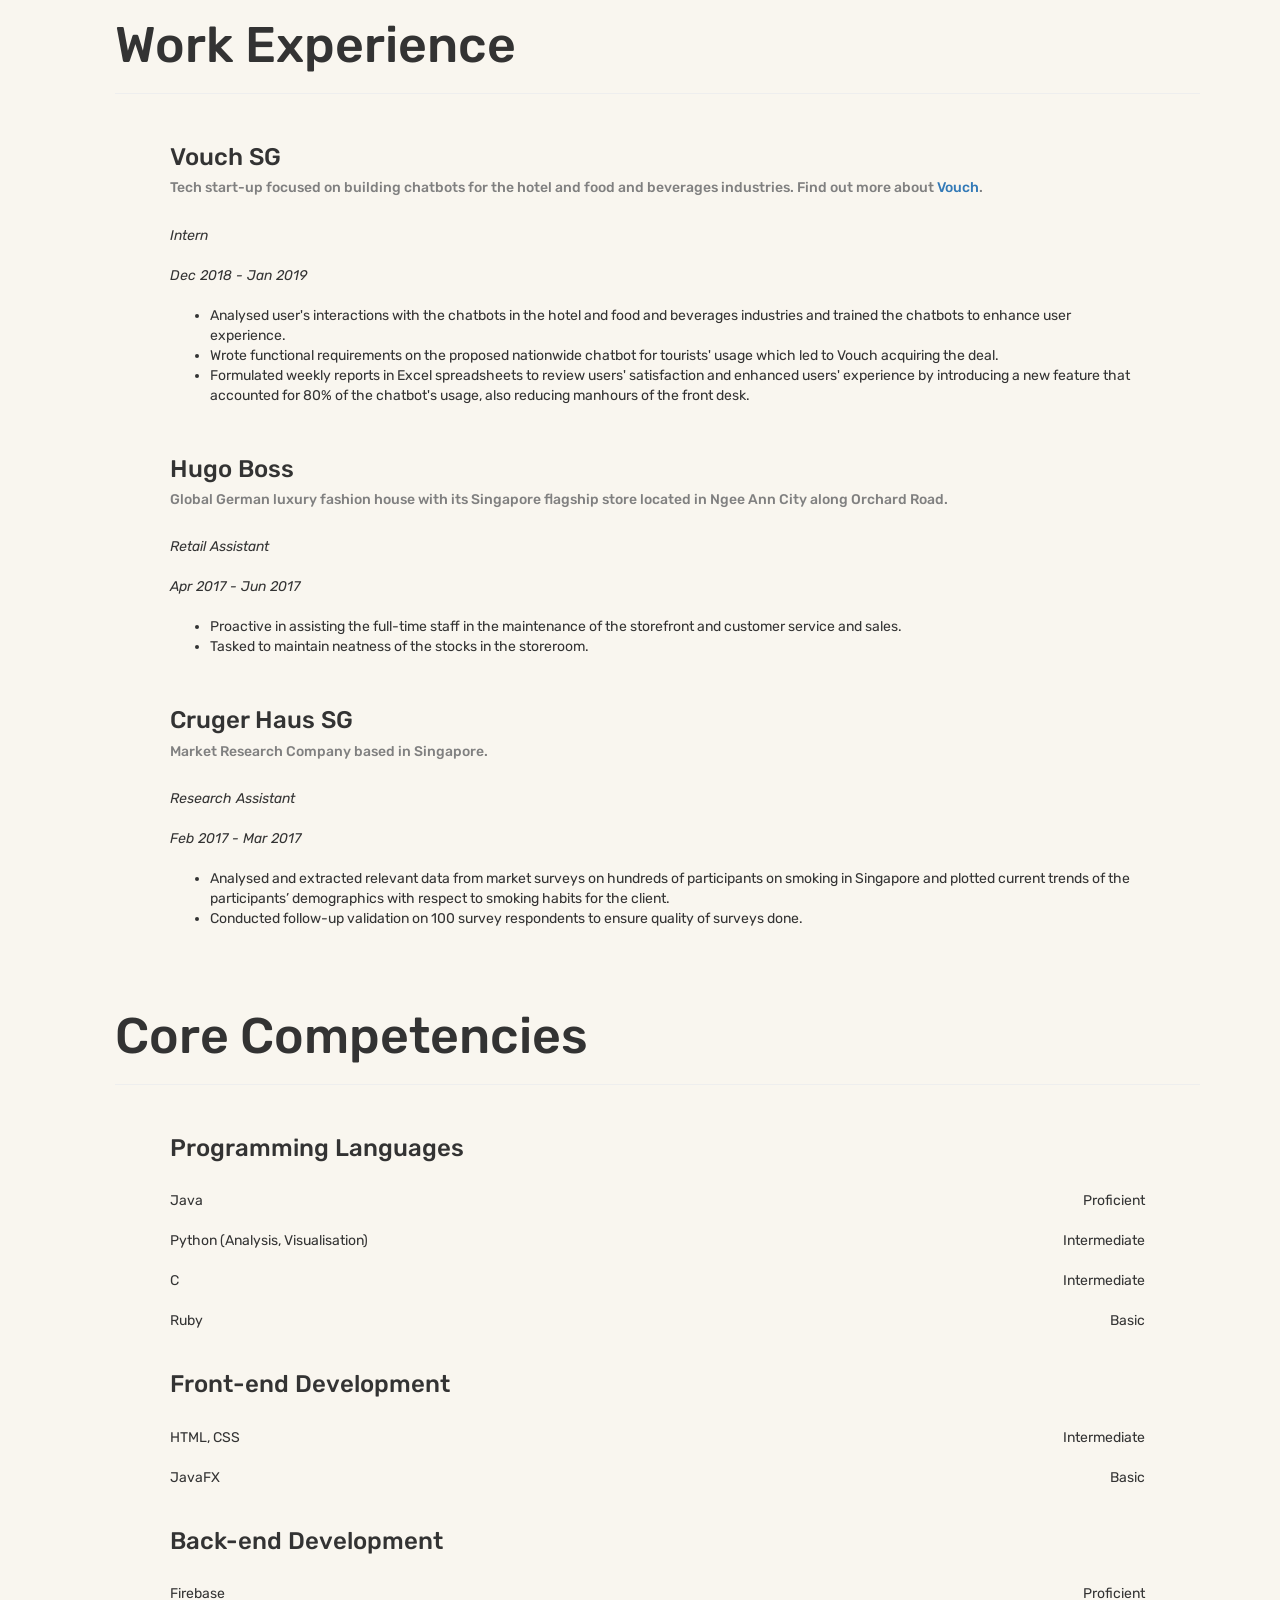
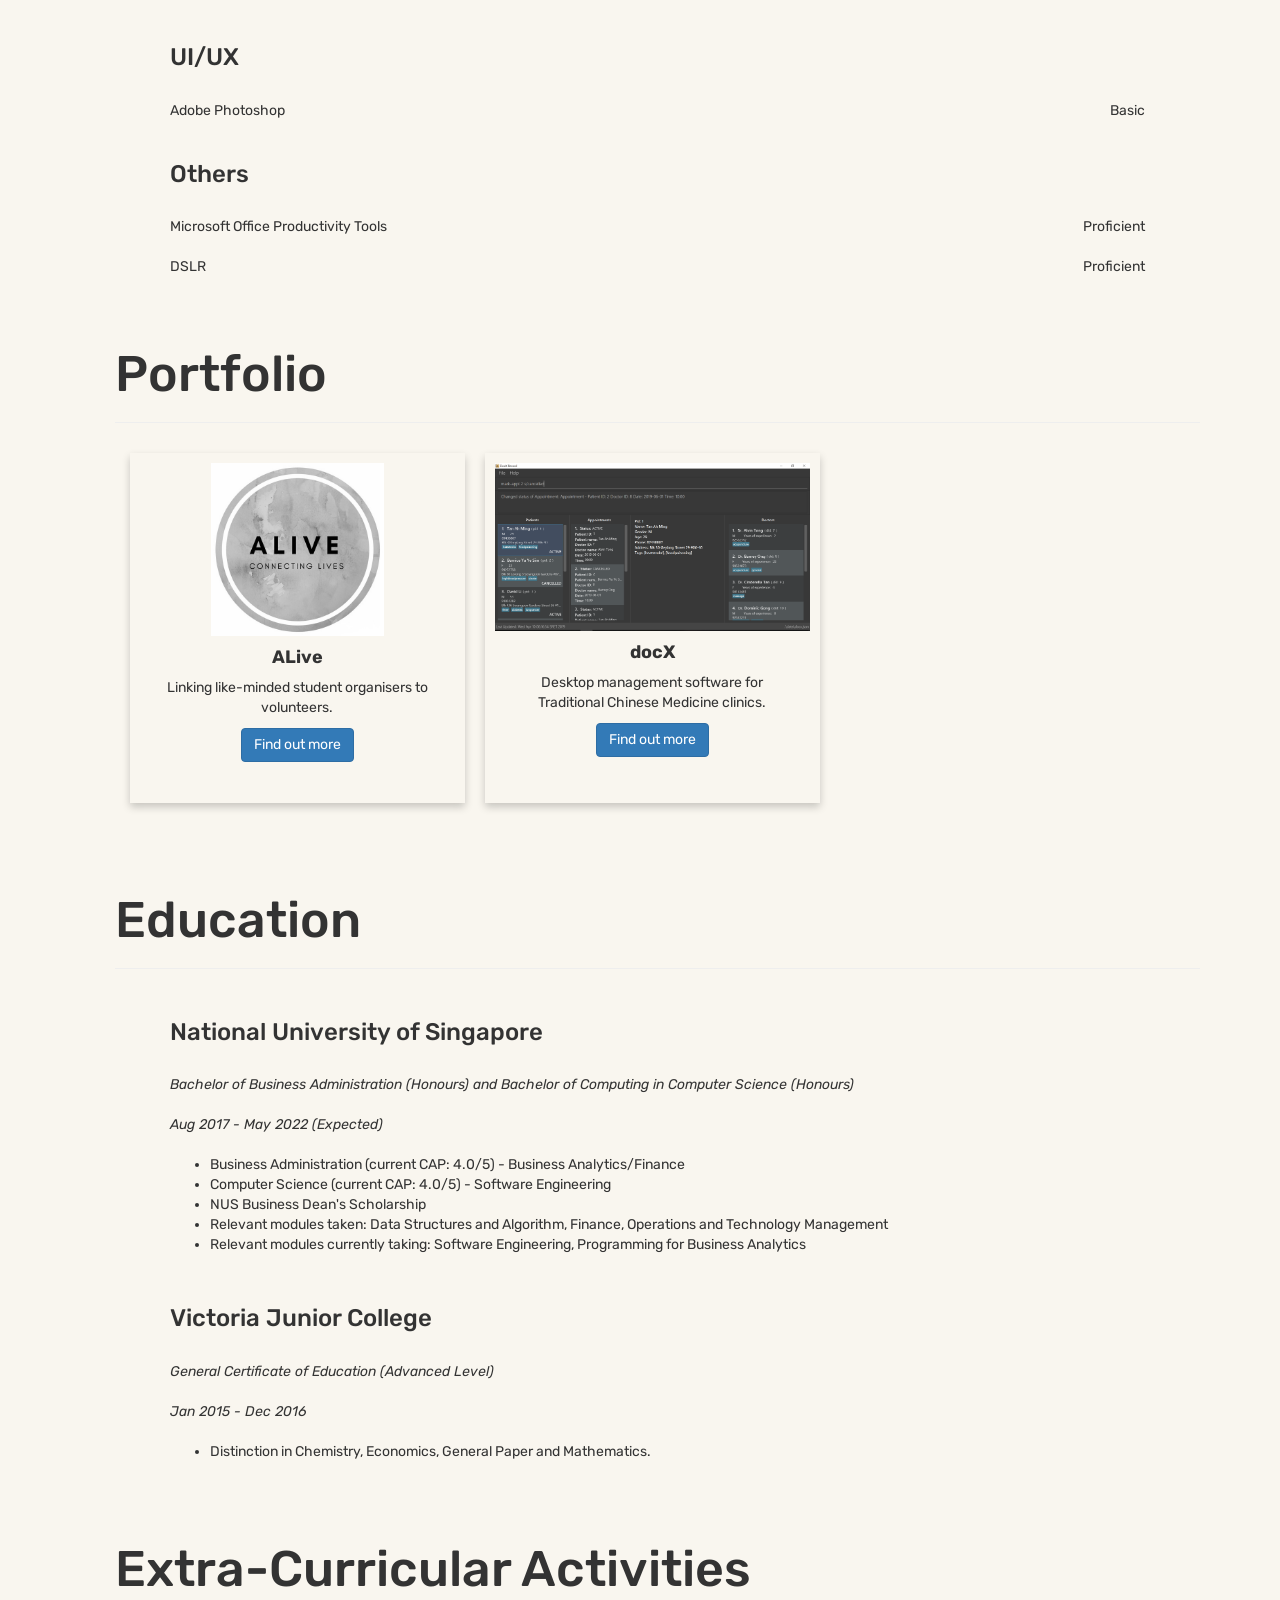
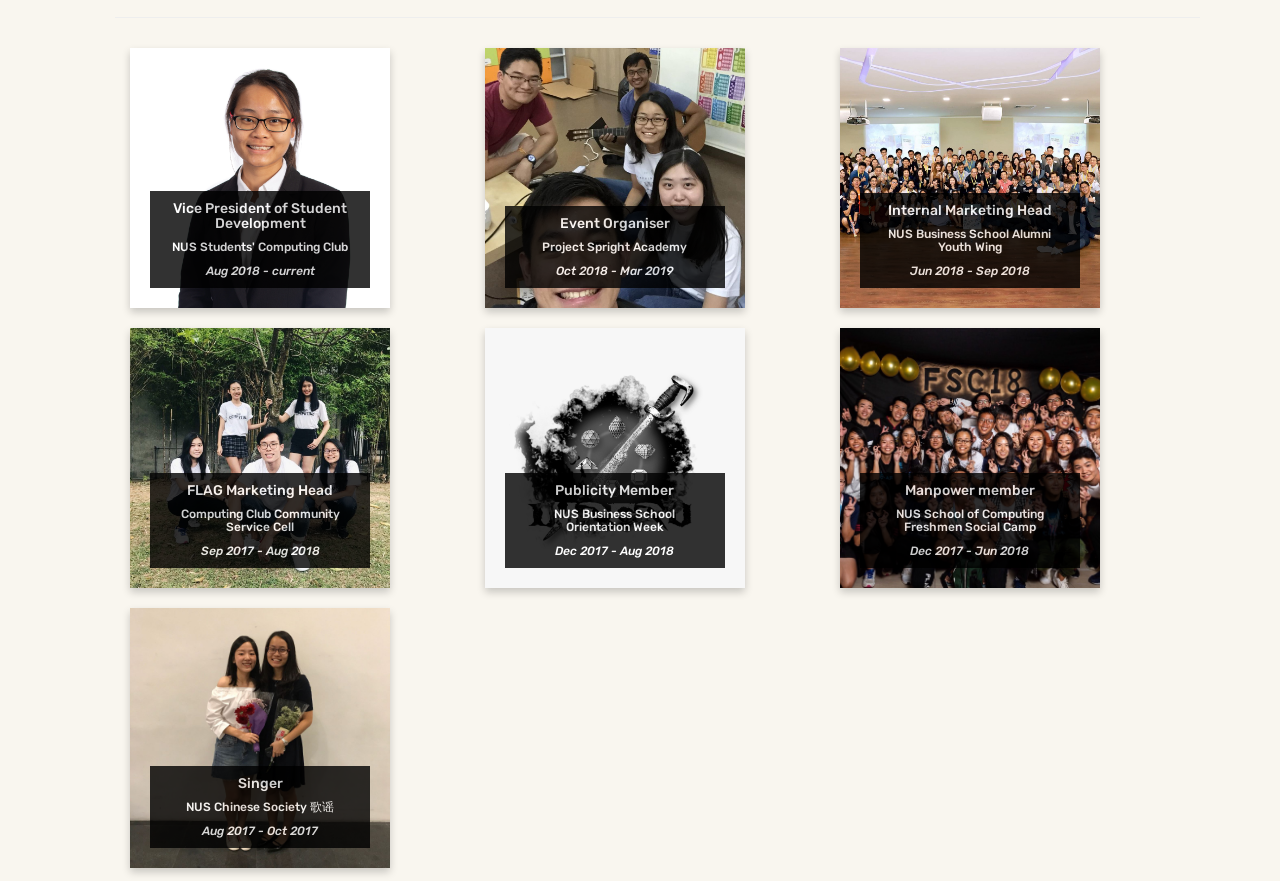
==== commit c765ee71: "edited competencies and updated docX picture" ====
--- a/index.html
+++ b/index.html
@@ -545,10 +545,11 @@
 	    <h4></h4>
 	    <br>
 	    <div class="text-center center-block" id="social">
-	    	<a href="https://drive.google.com/file/d/1RPmgXenXAFMnrtLJrdJrXcbYvAryXK-r/view?usp=sharing" id="social-resume" title="Resume"><i class="fa fa-file fa-5x social"></i></a>
 		    <a href="https://www.linkedin.com/in/si-ying-ong" id="social-li" title="LinkedIn"><i class="fa fa-linkedin fa-5x social"></i></a>
 		    <a href="https://www.github.com/siyingpoof" id="social-gh" title="Github"><i class="fa fa-github fa-5x social"></i></a>
-		    <a href="mailto:ongsiying@u.nus.edu" id="social-em" title="Email"><i class="fa fa-envelope-square fa-5x social"></i></a>
+		    <a href="mailto:ongsiying@u.nus.edu" id="social-em" title="Email"><i class="fa fa-envelope-square fa-5x social"></i>
+		    </a>
+		    <a href="https://drive.google.com/file/d/1RPmgXenXAFMnrtLJrdJrXcbYvAryXK-r/view?usp=sharing" id="social-resume" title="Resume"><i class="fa fa-file fa-5x social"></i></a>
 		</div>
     </span>
 
@@ -561,10 +562,10 @@
     	<h4 align="center">I am <strong>Alvina</strong>, a year 2 undergraduate studying Computer Science and Business Administration in NUS. I pride myself in being innovative and empathetic in ideating solutions to problems critically. <br><br> I am interested in a <strong>Software Engineering role or a Business Analytics role</strong>, though I am open to a mixture of other functions too. From my previous projects, I have gained great experience working in teams. I love challenges and I learn fast to pick up new skills required. <br><br> I would like to stay in the technological field to as there are always new challenges emerging and creators stepping up to solve them. I hope to someday <em>become one of them</em> to alleviate social issues in the future.<br><br>Something I love to do at my own free time includes <i class="fa fa-fw fa-microphone"></i> singing and <i class="fa fa-fw fa-camera"></i> photography of nature and humans. <br><br><br><br><br> View my resume and find me via the buttons below!</h4>
     	<br>
     	<div class="text-center center-block" id="social">
-	    	<a href="https://drive.google.com/file/d/1RPmgXenXAFMnrtLJrdJrXcbYvAryXK-r/view?usp=sharing" id="social-resume" title="Resume"><i class="fa fa-file fa-5x social"></i></a>
 		    <a href="https://www.linkedin.com/in/si-ying-ong" id="social-li" title="LinkedIn"><i class="fa fa-linkedin fa-5x social"></i></a>
 		    <a href="https://www.github.com/siyingpoof" id="social-gh" title="Github"><i class="fa fa-github fa-5x social"></i></a>
 		    <a href="mailto:ongsiying@u.nus.edu" id="social-em" title="Email"><i class="fa fa-envelope-square fa-5x social"></i></a>
+		    <a href="https://drive.google.com/file/d/1RPmgXenXAFMnrtLJrdJrXcbYvAryXK-r/view?usp=sharing" id="social-resume" title="Resume"><i class="fa fa-file fa-5x social"></i></a>
 		</div>
     </span>
     
@@ -682,10 +683,10 @@
   </div>
   <div class="row">
     <div class="column-list left">
-      Python
-    </div>
-    <div class="column-list right">
-      Proficient
+      Python (Analysis, Visualisation)
+    </div>
+    <div class="column-list right">
+      Intermediate
     </div>
   </div>
   <div class="row">
@@ -704,14 +705,14 @@
       Basic
     </div>
   </div>
-  <div class="row">
+  <!-- <div class="row">
     <div class="column-list left">
       Javascript
     </div>
     <div class="column-list right">
       Basic
     </div>
-  </div>
+  </div> -->
   <div class="row">
     <div class="column-list left">
       <h3>Front-end Development</h3>
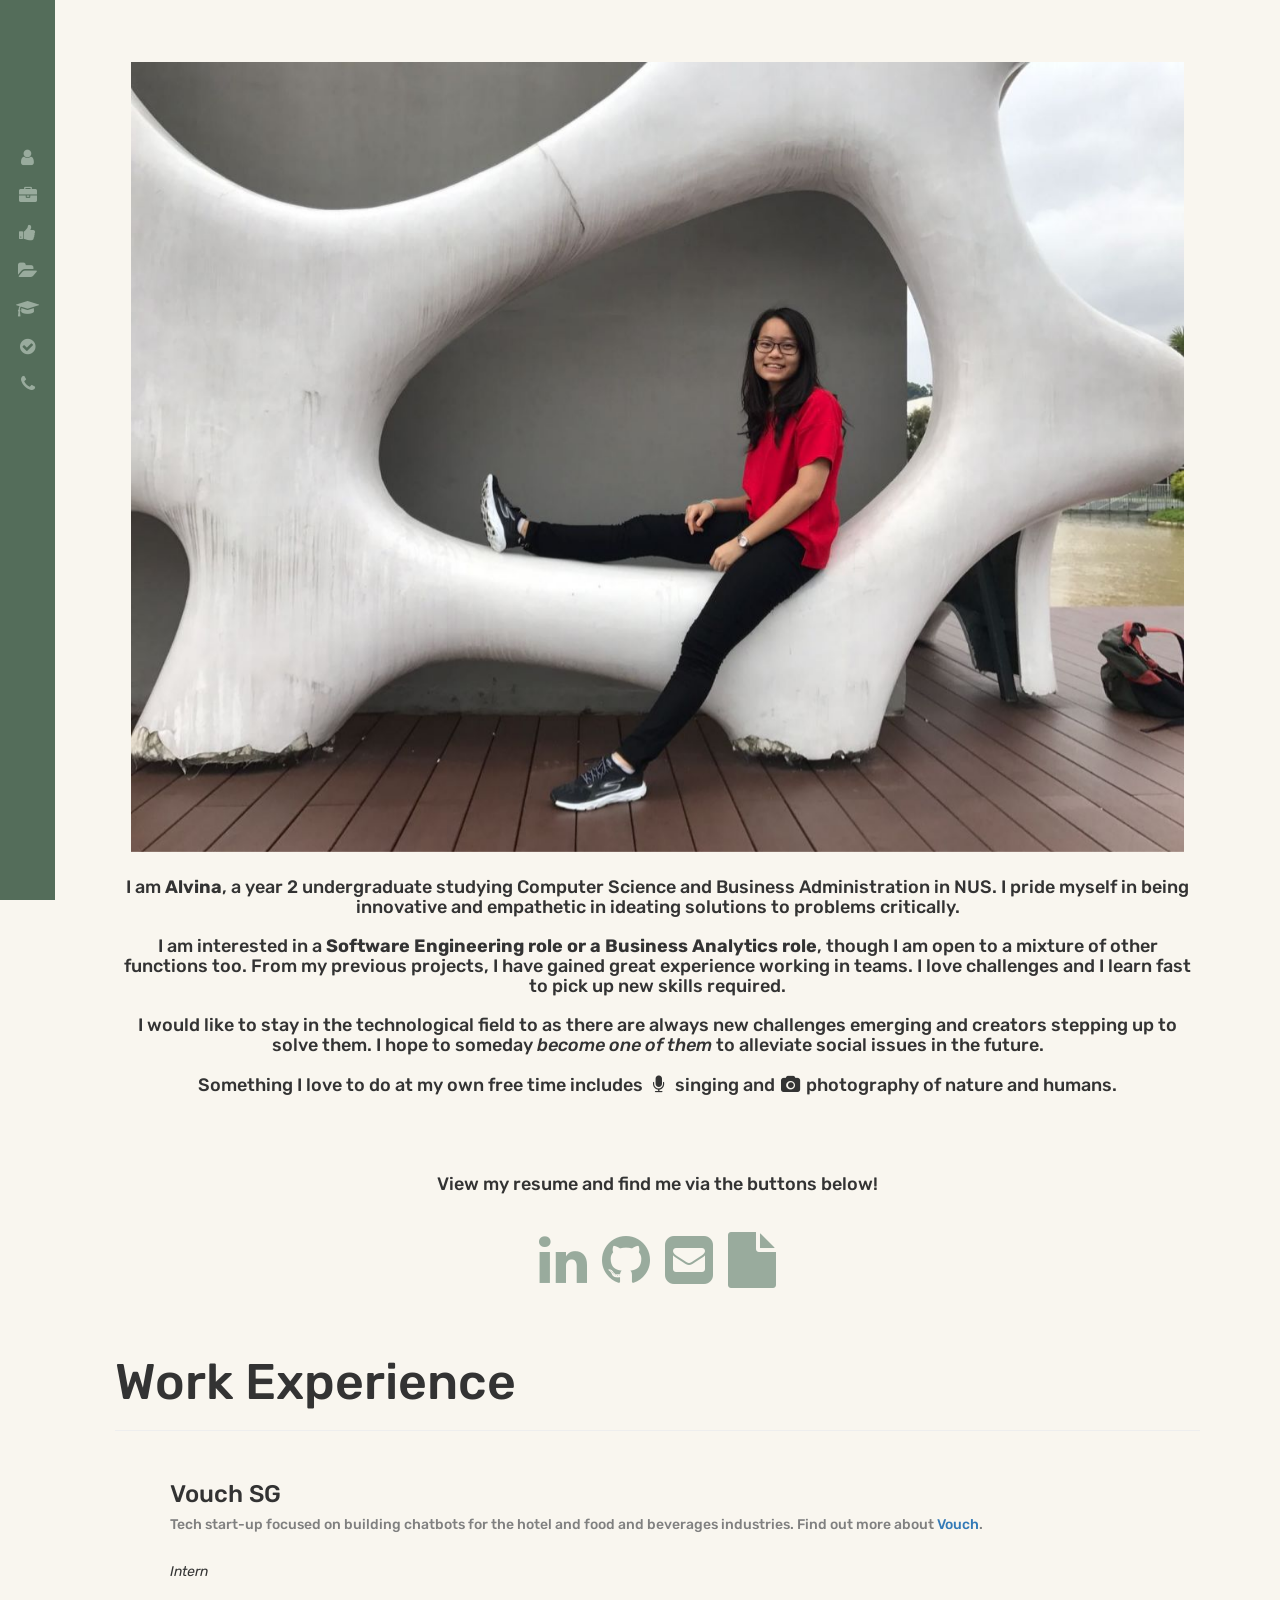
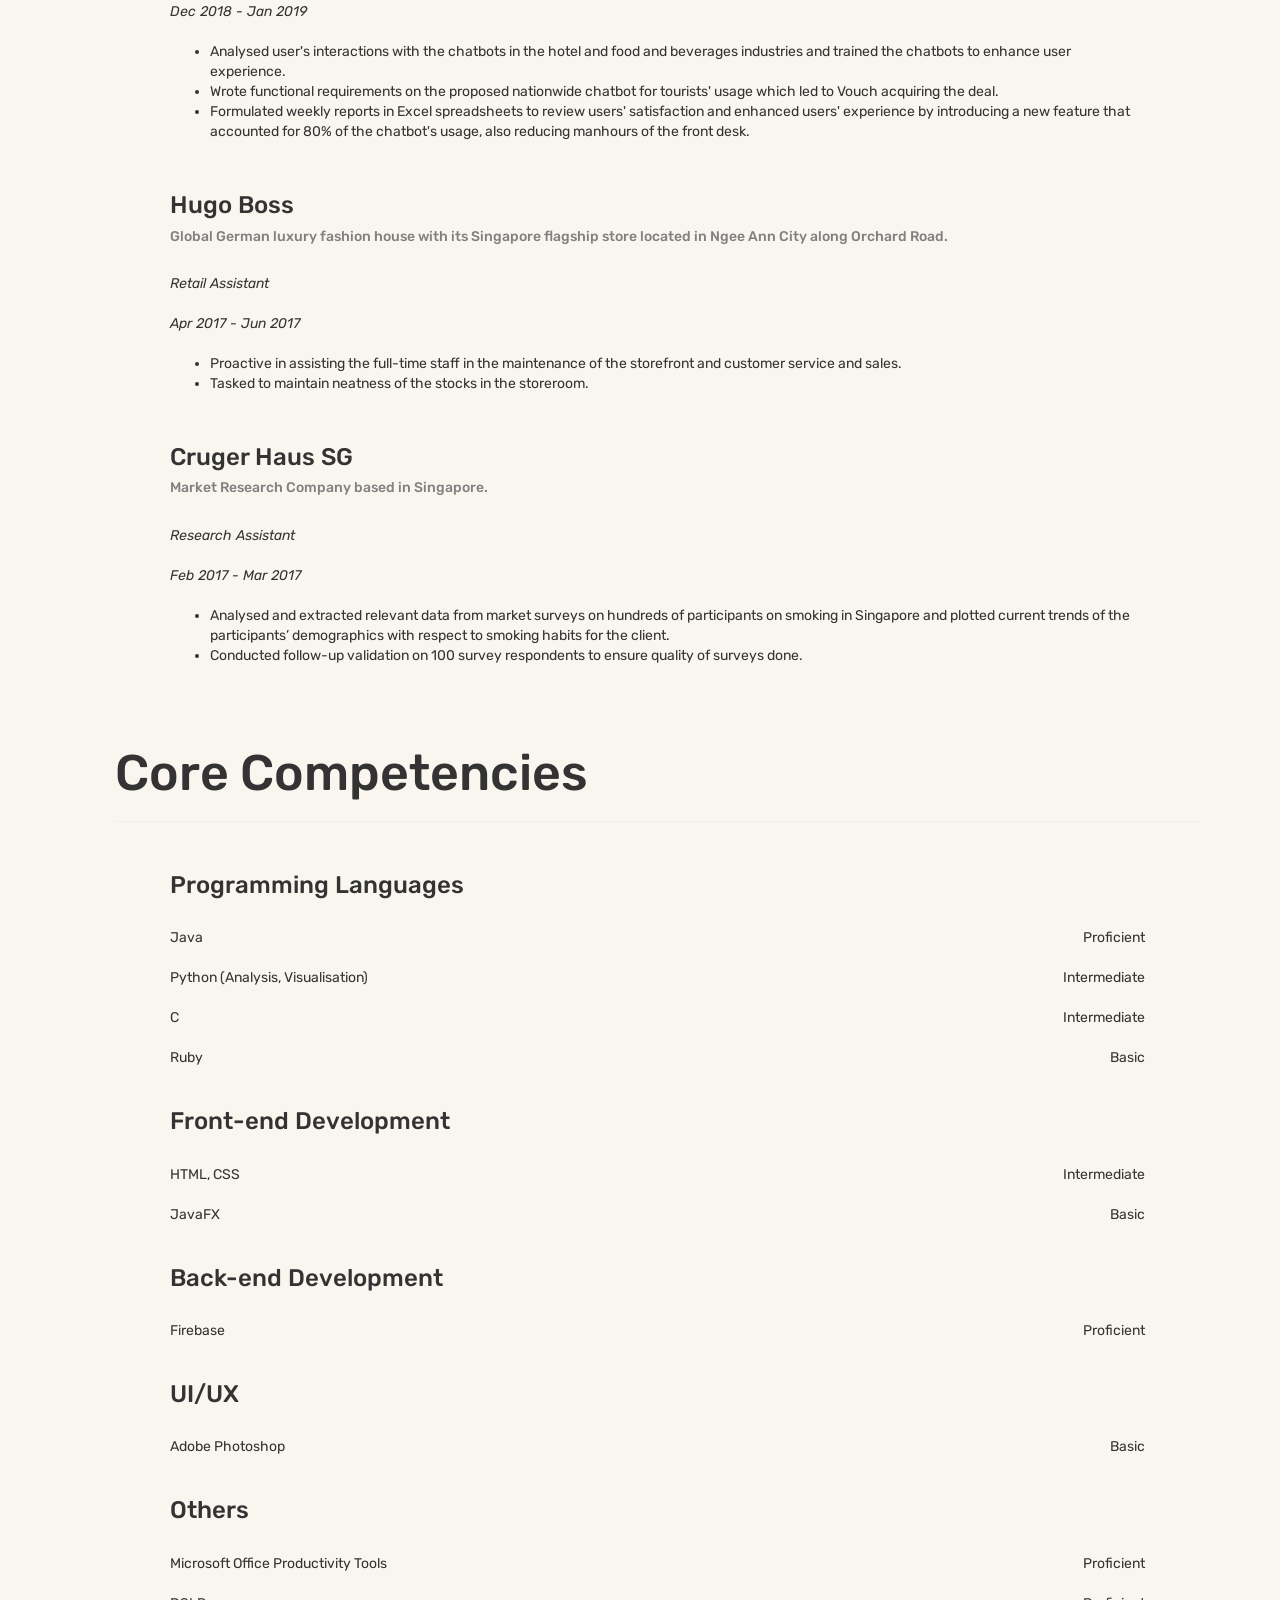
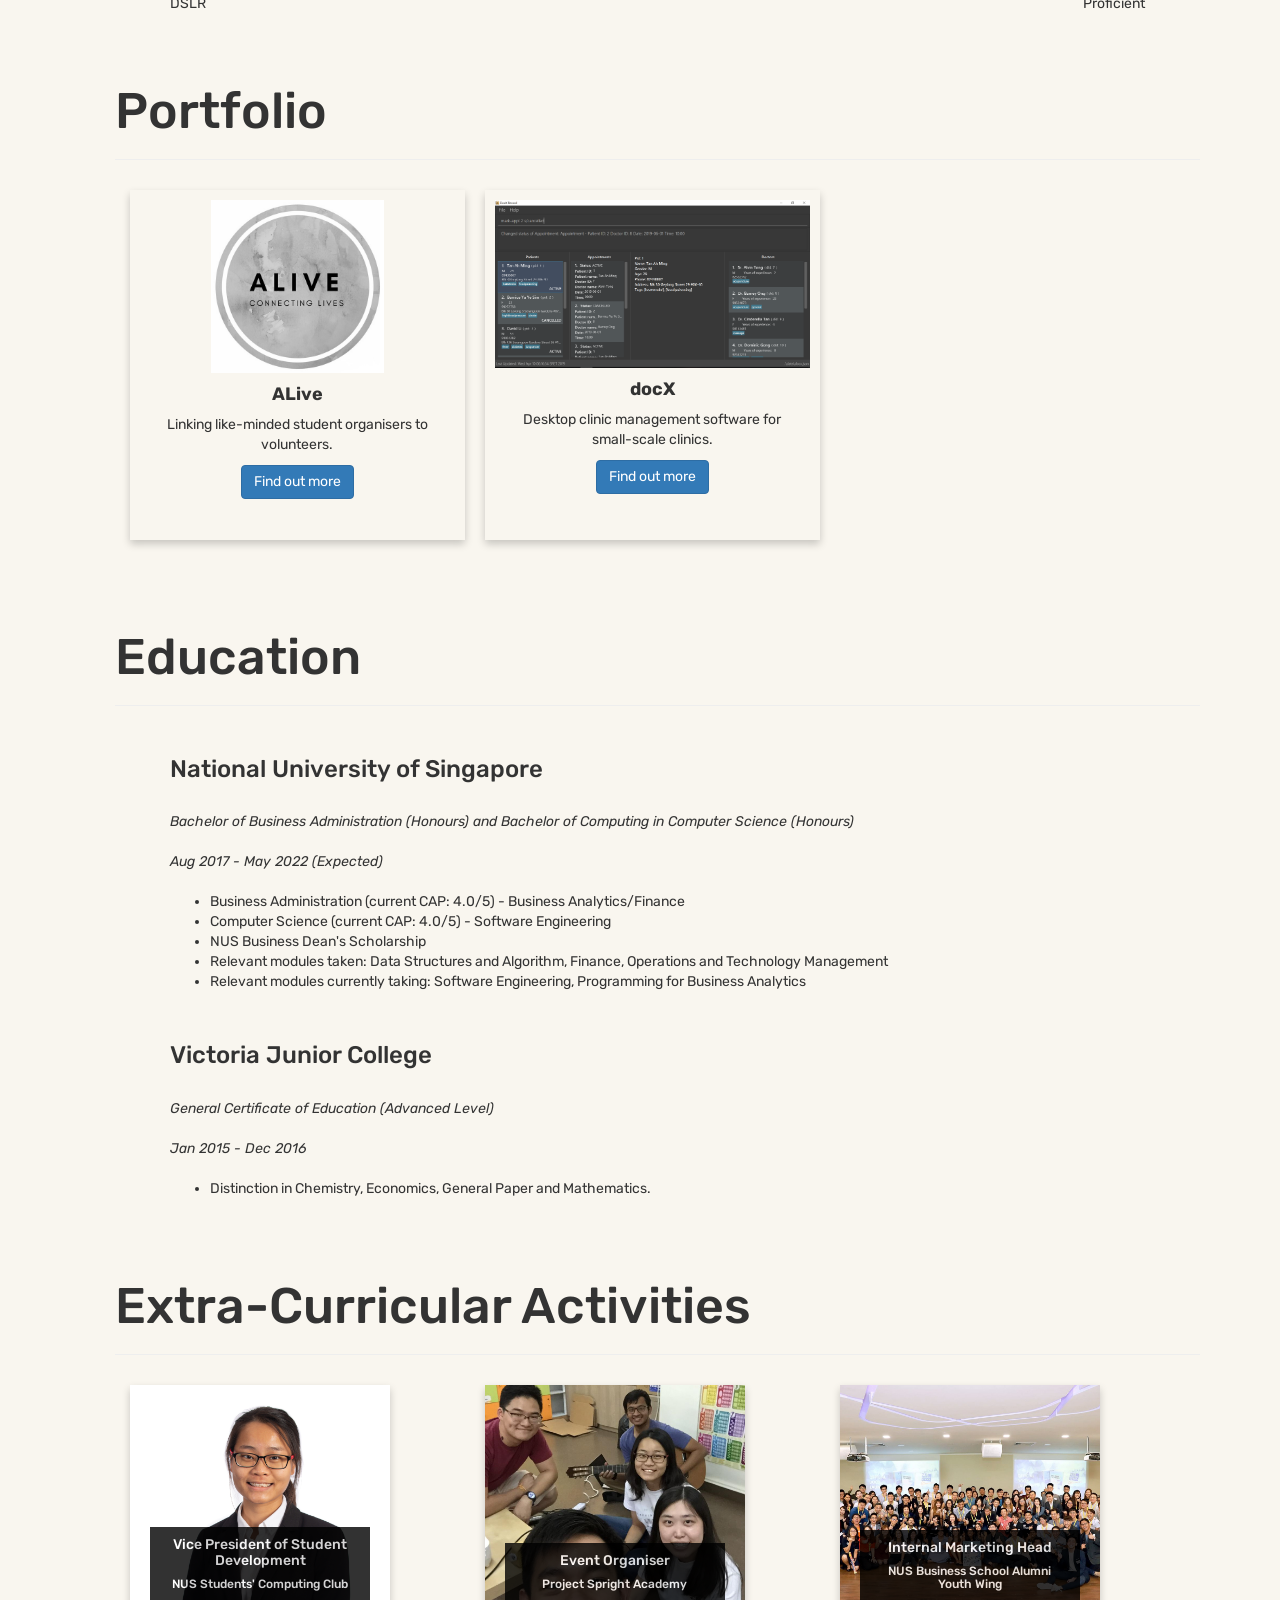
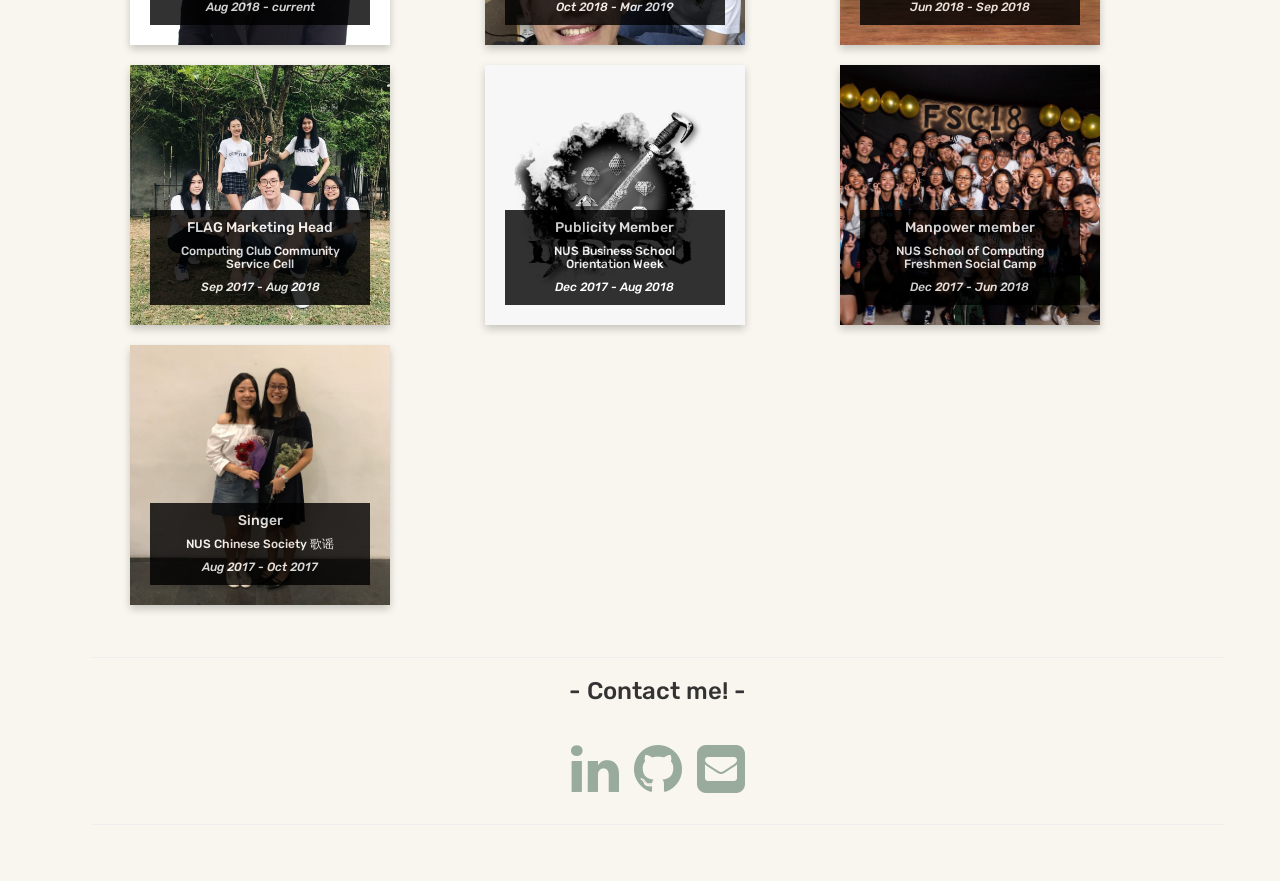
==== commit b9228f5a: "edited description for docX" ====
--- a/index.html
+++ b/index.html
@@ -813,7 +813,7 @@
 		      <img src="docX_Ui.png" alt="docX" style="width:100%">
 		      <div class="container">
 		        <h4><b>docX</b></h4> 
-		        <p>Desktop management software for Traditional Chinese Medicine clinics.</p>
+		        <p>Desktop clinic management software for small-scale clinics.</p>
 		        <button type="button" class="btn btn-primary" data-toggle="modal" data-target="#docX">Find out more</button>
 		      </div>
 		  	</div>
@@ -864,9 +864,9 @@
         <div class="modal-body">
           <img src="docX_Ui.png" style="width: 100%">
           <h4>Why?</h4>
-          <p>docX was built with the initial idea of helping receptionists of Traditional Chinese Medicine (TCM) clinics to manage patients, doctors, medical histories and appointments. This is due to the fact that many TCM clinics are still relying on paper and pen, so this software aims to streamline their operations.</p>
+          <p>docX was built with the initial idea of helping receptionists of small-scale clinics to manage patients, doctors, medical histories, appointments and prescriptions in a centralised system. This is due to the fact that many small-scale clinics are still relying on paper and pen, so this software aims to streamline their operations with intuitive commands and provide a one-stop system for holistic management of all the clinic data.</p>
           <h4>What am I doing?</h4>
-          <p>I am tasked to ensure CRUD of doctors are smoothly rendered. One of the special feature I am implementing is to search the available doctors of a specialisation on a certain date to facilitate convenient booking of appointments.</p>
+          <p>I am tasked to ensure CRUD of doctors are smoothly rendered. One of the special feature I am implementing is to search the available doctors of a specialisation on a certain date and time to facilitate convenient booking of appointments.</p>
           <h4>Worked with?</h4>
           <p>Used Java, javaFX and JSON under IntelliJ</p>
           <a href="https://github.com/siyingpoof/main"><button type="button" class="btn btn-primary">View on Github</button></a>
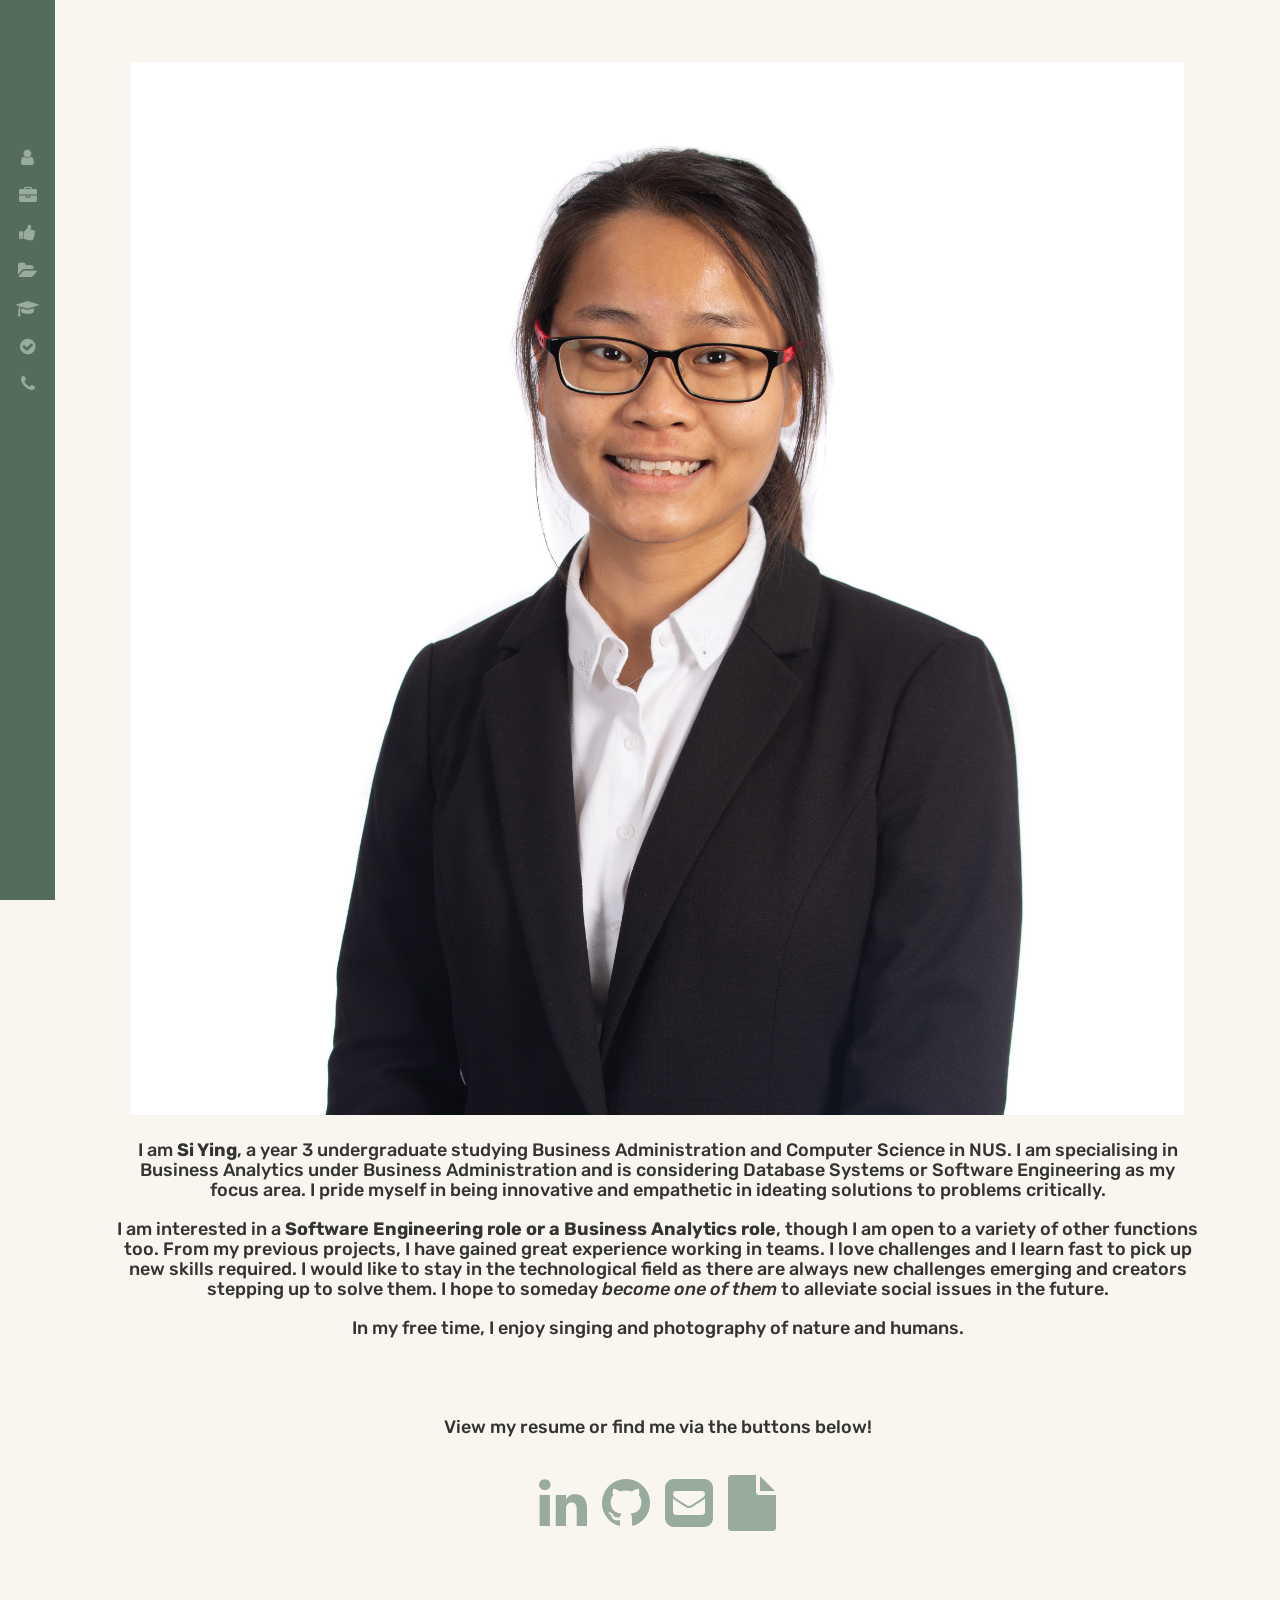
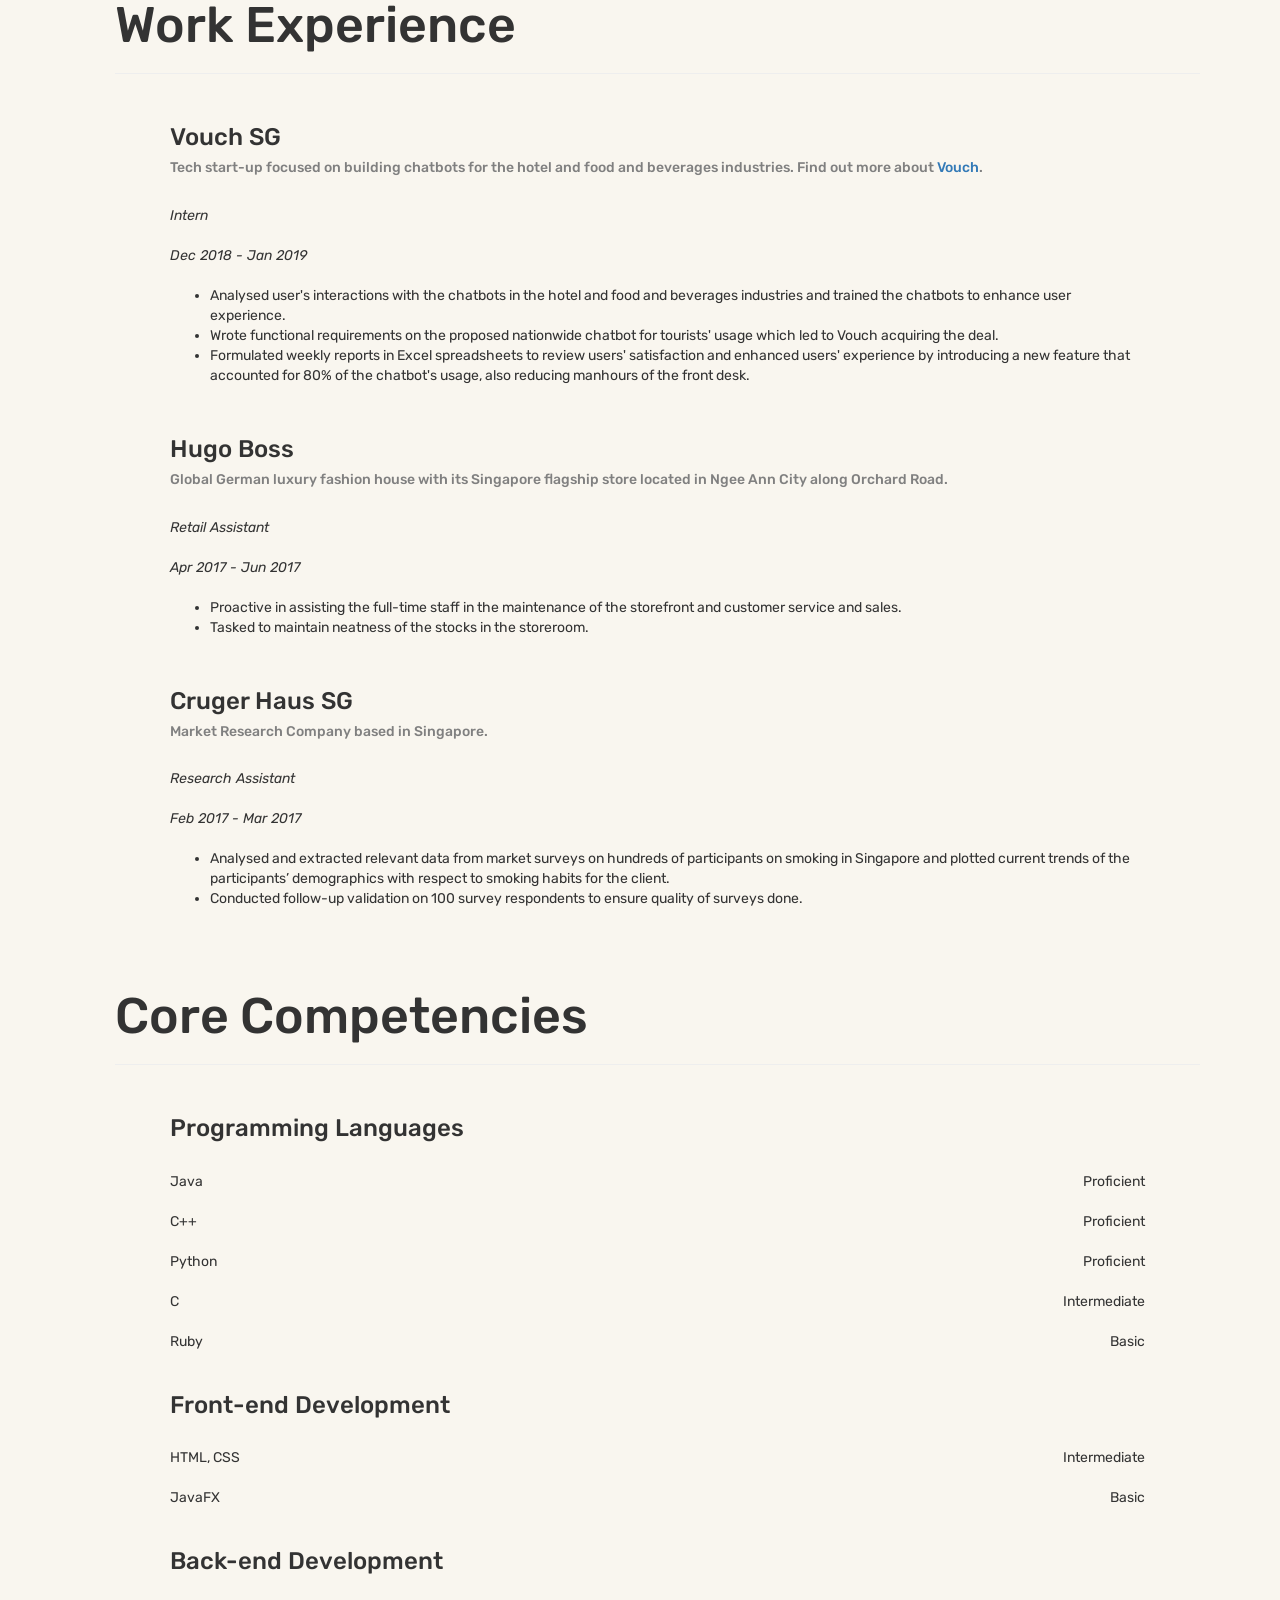
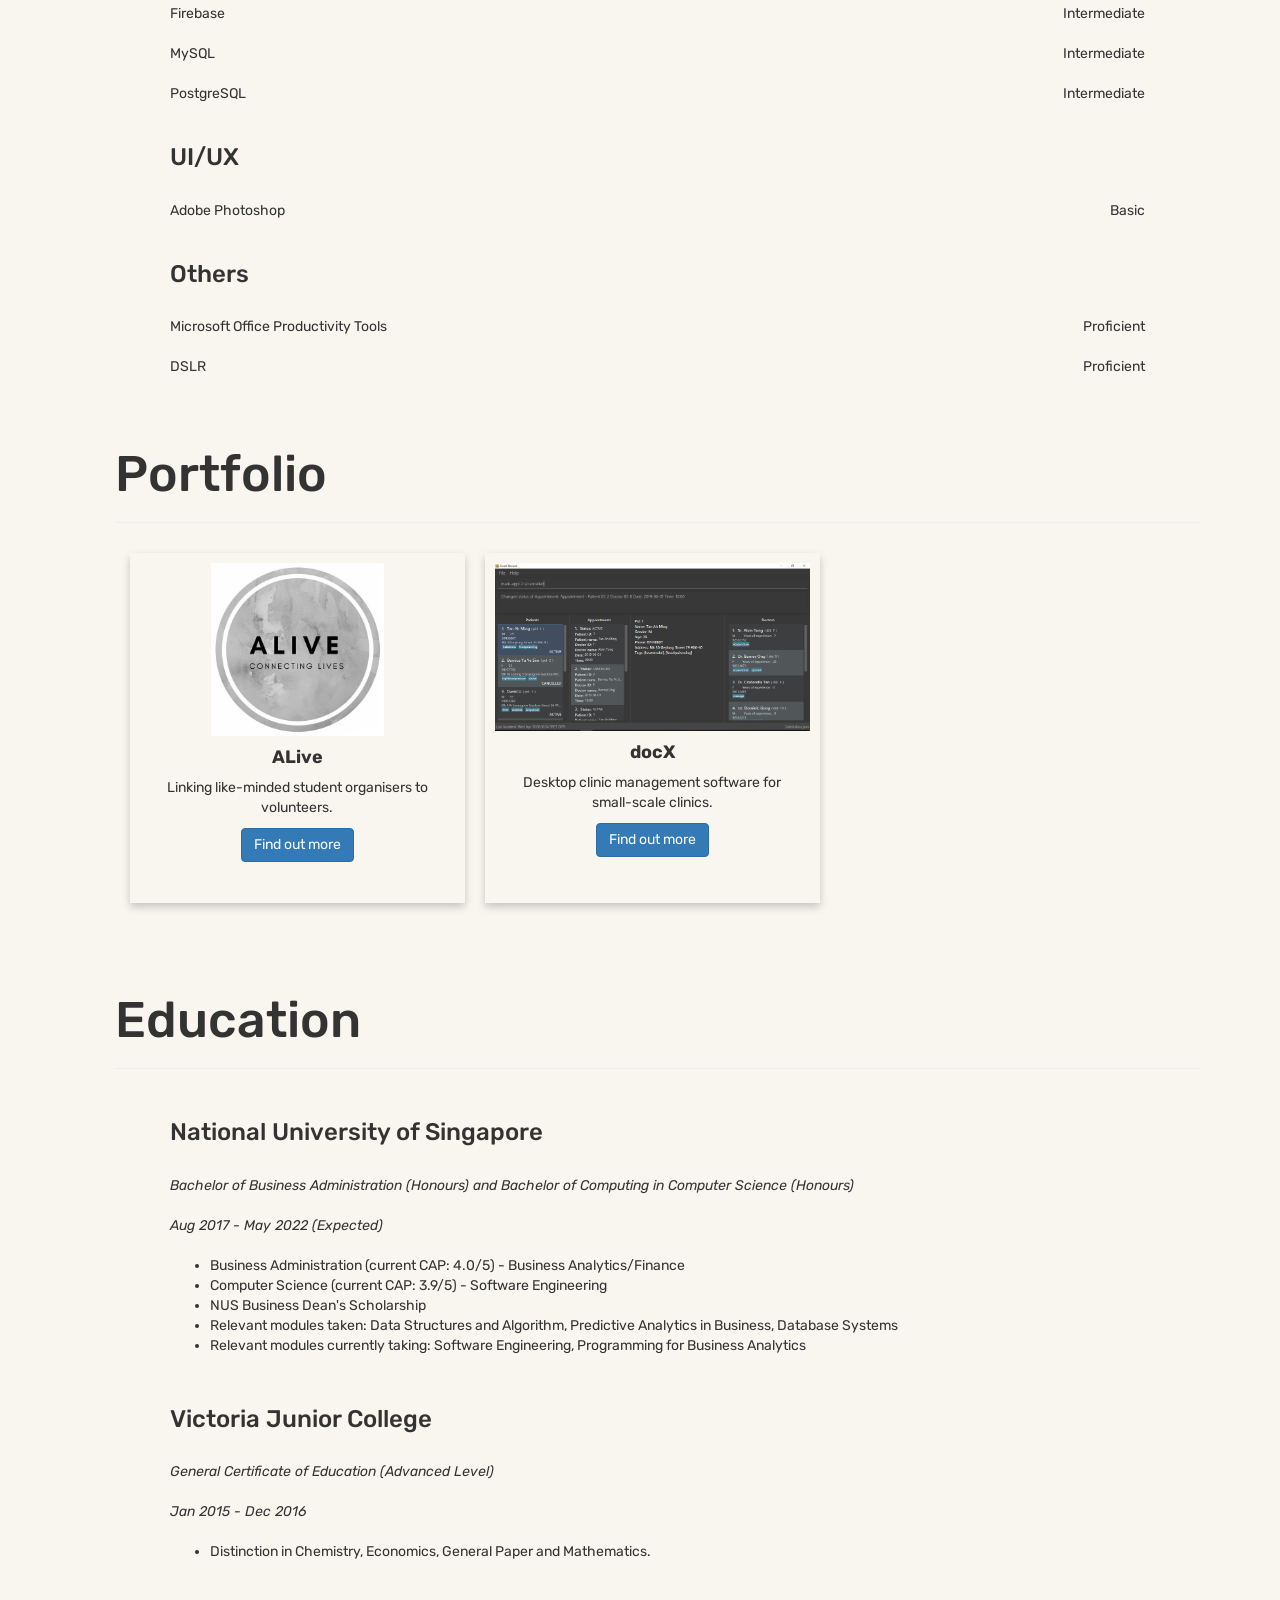
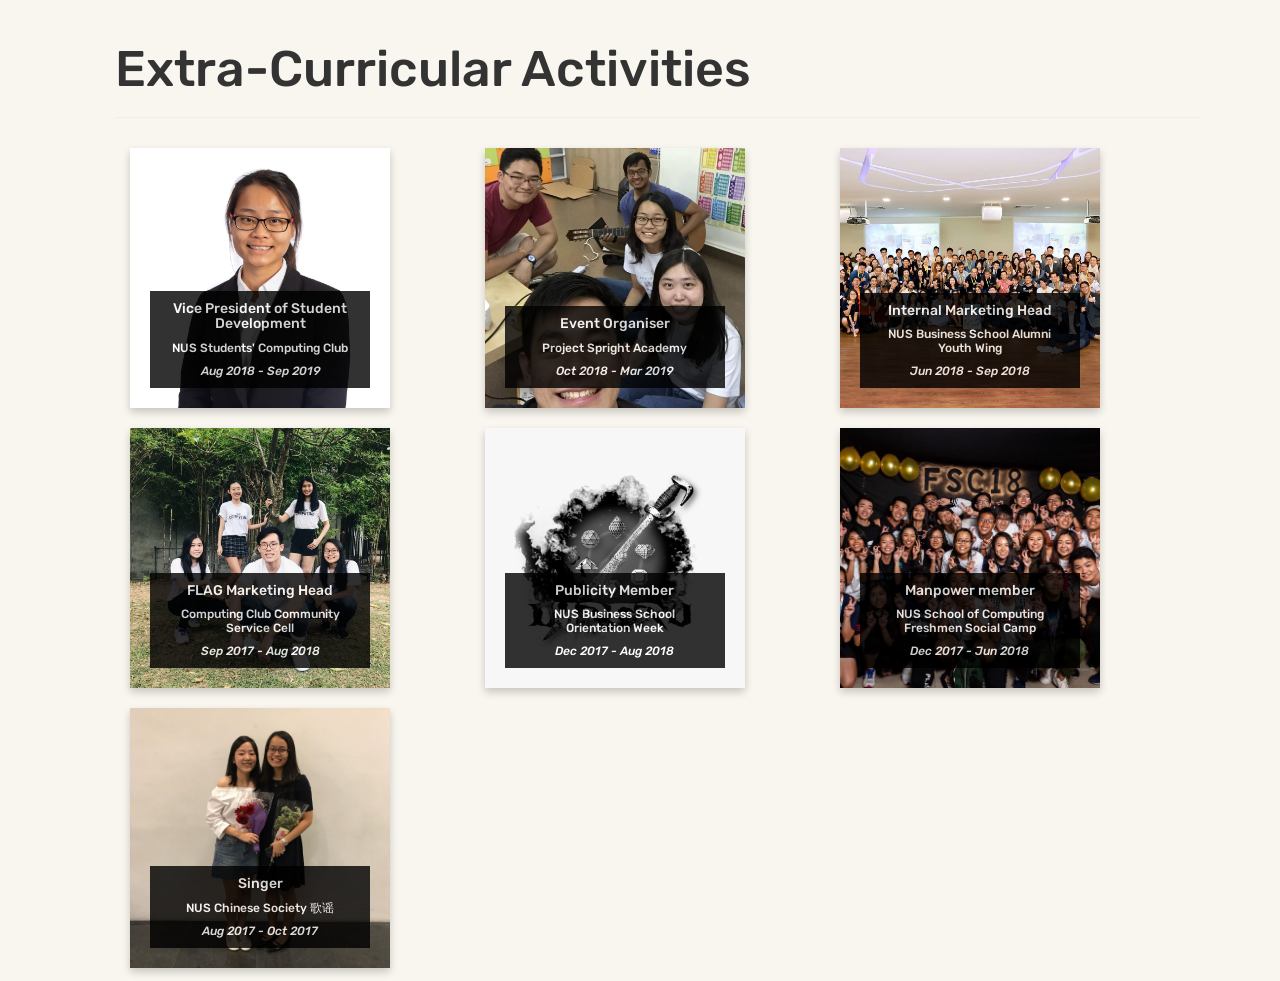
==== commit eb66f329: "update content of website" ====
--- a/index.html
+++ b/index.html
@@ -511,7 +511,7 @@
 <body>
 
   <div class="sidenav" id="sidenav">
-    <a href="#about" title="Alvina Ong Si Ying"><i class="fa fa-fw fa-user"></i></a>
+    <a href="#about" title="Introduction"><i class="fa fa-fw fa-user"></i></a>
     <a href="#work" title="Work Experience"><i class="fa fa-fw fa-briefcase"></i></a>
     <a href="#competencies" title="Competencies"><i class="fa fa-fw fa-thumbs-up"></i></a>
     <a href="#portfolio" title="Portfolio"><i class="fa fa-fw fa-folder-open"></i></a>
@@ -532,8 +532,8 @@
 	      <!-- <img src="me.jpg" alt="Alvina" class="image" style="width:100%"> -->
 	      <div class="middle">
 	        <div class="text">
-	          <h1>I AM ALVINA.</h1>
-	          <h3>Passionate. Inquisitive. Genuine.</h3>
+	          <h1>I AM SI YING.</h1>
+	          <h3>Passionate. Inquisitive. Resilient.</h3>
 	          <br>
 	          I believe in empathy - it is the only thing that will bring us to places beyond our limited perspectives.
 	          <br>
@@ -541,7 +541,7 @@
 	        </div>
 	      </div>
 	    </div>
-	    <h4 align="center">I am <strong>Alvina</strong>, a year 2 undergraduate studying Computer Science and Business Administration in NUS. I pride myself in being innovative and empathetic in ideating solutions to problems critically. <br><br> I am interested in a <strong>Software Engineering role or a Business Analytics role</strong>, though I am open to a mixture of other functions too. From my previous projects, I have gained great experience working in teams. I love challenges and I learn fast to pick up new skills required. <br><br> I would like to stay in the technological field to as there are always new challenges emerging and creators stepping up to solve them. I hope to someday <em>become one of them</em> to alleviate social issues in the future.<br><br>Something I love to do at my own free time includes <i class="fa fa-fw fa-microphone"></i> singing and <i class="fa fa-fw fa-camera"></i> photography of nature and humans. <br><br><br><br><br> View my resume and find me via the buttons below!</h4>
+	    <h4 align="center">I am <strong>Si Ying</strong>, a year 3 undergraduate studying Business Administration and Computer Science in NUS. I am specialising in Business Analytics under Business Administration and is considering Database Systems or Software Engineering as my focus area. I pride myself in being innovative and empathetic in ideating solutions to problems critically. <br><br> I am interested in a <strong>Software Engineering role or a Business Analytics role</strong>, though I am open to a variety of other functions too. From my previous projects, I have gained great experience working in teams. I love challenges and I learn fast to pick up new skills required. I would like to stay in the technological field as there are always new challenges emerging and creators stepping up to solve them. I hope to someday <em>become one of them</em> to alleviate social issues in the future.<br><br>In my free time, I enjoy singing and photography of nature and humans. <br><br><br><br><br> View my resume or find me via the buttons below!</h4>
 	    <h4></h4>
 	    <br>
 	    <div class="text-center center-block" id="social">
@@ -549,23 +549,23 @@
 		    <a href="https://www.github.com/siyingpoof" id="social-gh" title="Github"><i class="fa fa-github fa-5x social"></i></a>
 		    <a href="mailto:ongsiying@u.nus.edu" id="social-em" title="Email"><i class="fa fa-envelope-square fa-5x social"></i>
 		    </a>
-		    <a href="https://drive.google.com/file/d/1RPmgXenXAFMnrtLJrdJrXcbYvAryXK-r/view?usp=sharing" id="social-resume" title="Resume"><i class="fa fa-file fa-5x social"></i></a>
+		    <a href="https://drive.google.com/file/d/1MIQfCv6bMzMC4sez1Q_klJa-l6nUKWjc/view?usp=sharing" id="social-resume" title="Resume"><i class="fa fa-file fa-5x social"></i></a>
 		</div>
     </span>
 
     <span class="display-when-small">
     	<img src="square.jpg" style="width: 100%">
-    	<h1>I AM ALVINA.</h1>
-    	<h3>Passionate. Inquisitive. Genuine.</h3>
+    	<h1>I AM SI YING.</h1>
+    	<h3>Passionate. Inquisitive. Resilient.</h3>
     	<h3>I believe in empathy - it is the only thing that will bring us to places beyond our limited perspectives.</h3>
     	<br>
-    	<h4 align="center">I am <strong>Alvina</strong>, a year 2 undergraduate studying Computer Science and Business Administration in NUS. I pride myself in being innovative and empathetic in ideating solutions to problems critically. <br><br> I am interested in a <strong>Software Engineering role or a Business Analytics role</strong>, though I am open to a mixture of other functions too. From my previous projects, I have gained great experience working in teams. I love challenges and I learn fast to pick up new skills required. <br><br> I would like to stay in the technological field to as there are always new challenges emerging and creators stepping up to solve them. I hope to someday <em>become one of them</em> to alleviate social issues in the future.<br><br>Something I love to do at my own free time includes <i class="fa fa-fw fa-microphone"></i> singing and <i class="fa fa-fw fa-camera"></i> photography of nature and humans. <br><br><br><br><br> View my resume and find me via the buttons below!</h4>
+    	<h4 align="center">I am <strong>Si Ying</strong>, a year 3 undergraduate studying Business Administration and Computer Science in NUS. I am specialising in Business Analytics under Business Administration and is considering Database Systems or Software Engineering as my focus area. I pride myself in being innovative and empathetic in ideating solutions to problems critically. <br><br> I am interested in a <strong>Software Engineering role or a Business Analytics role</strong>, though I am open to a variety of other functions too. From my previous projects, I have gained great experience working in teams. I love challenges and I learn fast to pick up new skills required. <br><br> I would like to stay in the technological field as there are always new challenges emerging and creators stepping up to solve them. I hope to someday <em>become one of them</em> to alleviate social issues in the future.<br><br>In my free time, I enjoy singing and photography of nature and humans. <br><br><br><br><br> View my resume and find me via the buttons below!</h4>
     	<br>
     	<div class="text-center center-block" id="social">
 		    <a href="https://www.linkedin.com/in/si-ying-ong" id="social-li" title="LinkedIn"><i class="fa fa-linkedin fa-5x social"></i></a>
 		    <a href="https://www.github.com/siyingpoof" id="social-gh" title="Github"><i class="fa fa-github fa-5x social"></i></a>
 		    <a href="mailto:ongsiying@u.nus.edu" id="social-em" title="Email"><i class="fa fa-envelope-square fa-5x social"></i></a>
-		    <a href="https://drive.google.com/file/d/1RPmgXenXAFMnrtLJrdJrXcbYvAryXK-r/view?usp=sharing" id="social-resume" title="Resume"><i class="fa fa-file fa-5x social"></i></a>
+		    <a href="https://drive.google.com/file/d/1MIQfCv6bMzMC4sez1Q_klJa-l6nUKWjc/view?usp=sharing" id="social-resume" title="Resume"><i class="fa fa-file fa-5x social"></i></a>
 		</div>
     </span>
     
@@ -683,7 +683,23 @@
   </div>
   <div class="row">
     <div class="column-list left">
-      Python (Analysis, Visualisation)
+      C++
+    </div>
+    <div class="column-list right">
+      Proficient
+    </div>
+  </div>
+  <div class="row">
+    <div class="column-list left">
+      Python
+    </div>
+    <div class="column-list right">
+      Proficient
+    </div>
+  </div>
+  <div class="row">
+    <div class="column-list left">
+      C
     </div>
     <div class="column-list right">
       Intermediate
@@ -691,7 +707,30 @@
   </div>
   <div class="row">
     <div class="column-list left">
-      C
+      Ruby
+    </div>
+    <div class="column-list right">
+      Basic
+    </div>
+  </div>
+  <!-- <div class="row">
+    <div class="column-list left">
+      Javascript
+    </div>
+    <div class="column-list right">
+      Basic
+    </div>
+  </div> -->
+  <div class="row">
+    <div class="column-list left">
+      <h3>Front-end Development</h3>
+    </div>
+    <div class="column-list right">
+    </div>
+  </div>
+  <div class="row">
+    <div class="column-list left">
+      HTML, CSS
     </div>
     <div class="column-list right">
       Intermediate
@@ -699,30 +738,22 @@
   </div>
   <div class="row">
     <div class="column-list left">
-      Ruby
+      JavaFX
     </div>
     <div class="column-list right">
       Basic
     </div>
   </div>
-  <!-- <div class="row">
-    <div class="column-list left">
-      Javascript
-    </div>
-    <div class="column-list right">
-      Basic
-    </div>
-  </div> -->
-  <div class="row">
-    <div class="column-list left">
-      <h3>Front-end Development</h3>
-    </div>
-    <div class="column-list right">
-    </div>
-  </div>
-  <div class="row">
-    <div class="column-list left">
-      HTML, CSS
+  <div class="row">
+    <div class="column-list left">
+      <h3>Back-end Development</h3>
+    </div>
+    <div class="column-list right">
+    </div>
+  </div>
+  <div class="row">
+    <div class="column-list left">
+      Firebase
     </div>
     <div class="column-list right">
       Intermediate
@@ -730,25 +761,18 @@
   </div>
   <div class="row">
     <div class="column-list left">
-      JavaFX
-    </div>
-    <div class="column-list right">
-      Basic
-    </div>
-  </div>
-  <div class="row">
-    <div class="column-list left">
-      <h3>Back-end Development</h3>
-    </div>
-    <div class="column-list right">
-    </div>
-  </div>
-  <div class="row">
-    <div class="column-list left">
-      Firebase
-    </div>
-    <div class="column-list right">
-      Proficient
+      MySQL
+    </div>
+    <div class="column-list right">
+      Intermediate
+    </div>
+  </div>
+  <div class="row">
+    <div class="column-list left">
+      PostgreSQL
+    </div>
+    <div class="column-list right">
+      Intermediate
     </div>
   </div>
   <div class="row">
@@ -903,9 +927,9 @@
       <div class="column-list left">
         <ul>
           <li>Business Administration (current CAP: 4.0/5) - Business Analytics/Finance</li>
-          <li>Computer Science (current CAP: 4.0/5) - Software Engineering</li>
+          <li>Computer Science (current CAP: 3.9/5) - Software Engineering</li>
           <li>NUS Business Dean's Scholarship</li>
-          <li>Relevant modules taken: Data Structures and Algorithm, Finance, Operations and Technology Management</li>
+          <li>Relevant modules taken: Data Structures and Algorithm, Predictive Analytics in Business, Database Systems</li>
           <li>Relevant modules currently taking: Software Engineering, Programming for Business Analytics</li>
         </ul>
       </div>
@@ -951,7 +975,7 @@
             <div class="text-block">
               <h5>Vice President of Student Development</h5>
               <h6>NUS Students' Computing Club</h6>
-              <h6><em>Aug 2018 - current</em></h6>
+              <h6><em>Aug 2018 - Sep 2019</em></h6>
             </div>
           </div>
           <div class="flip-card-back">
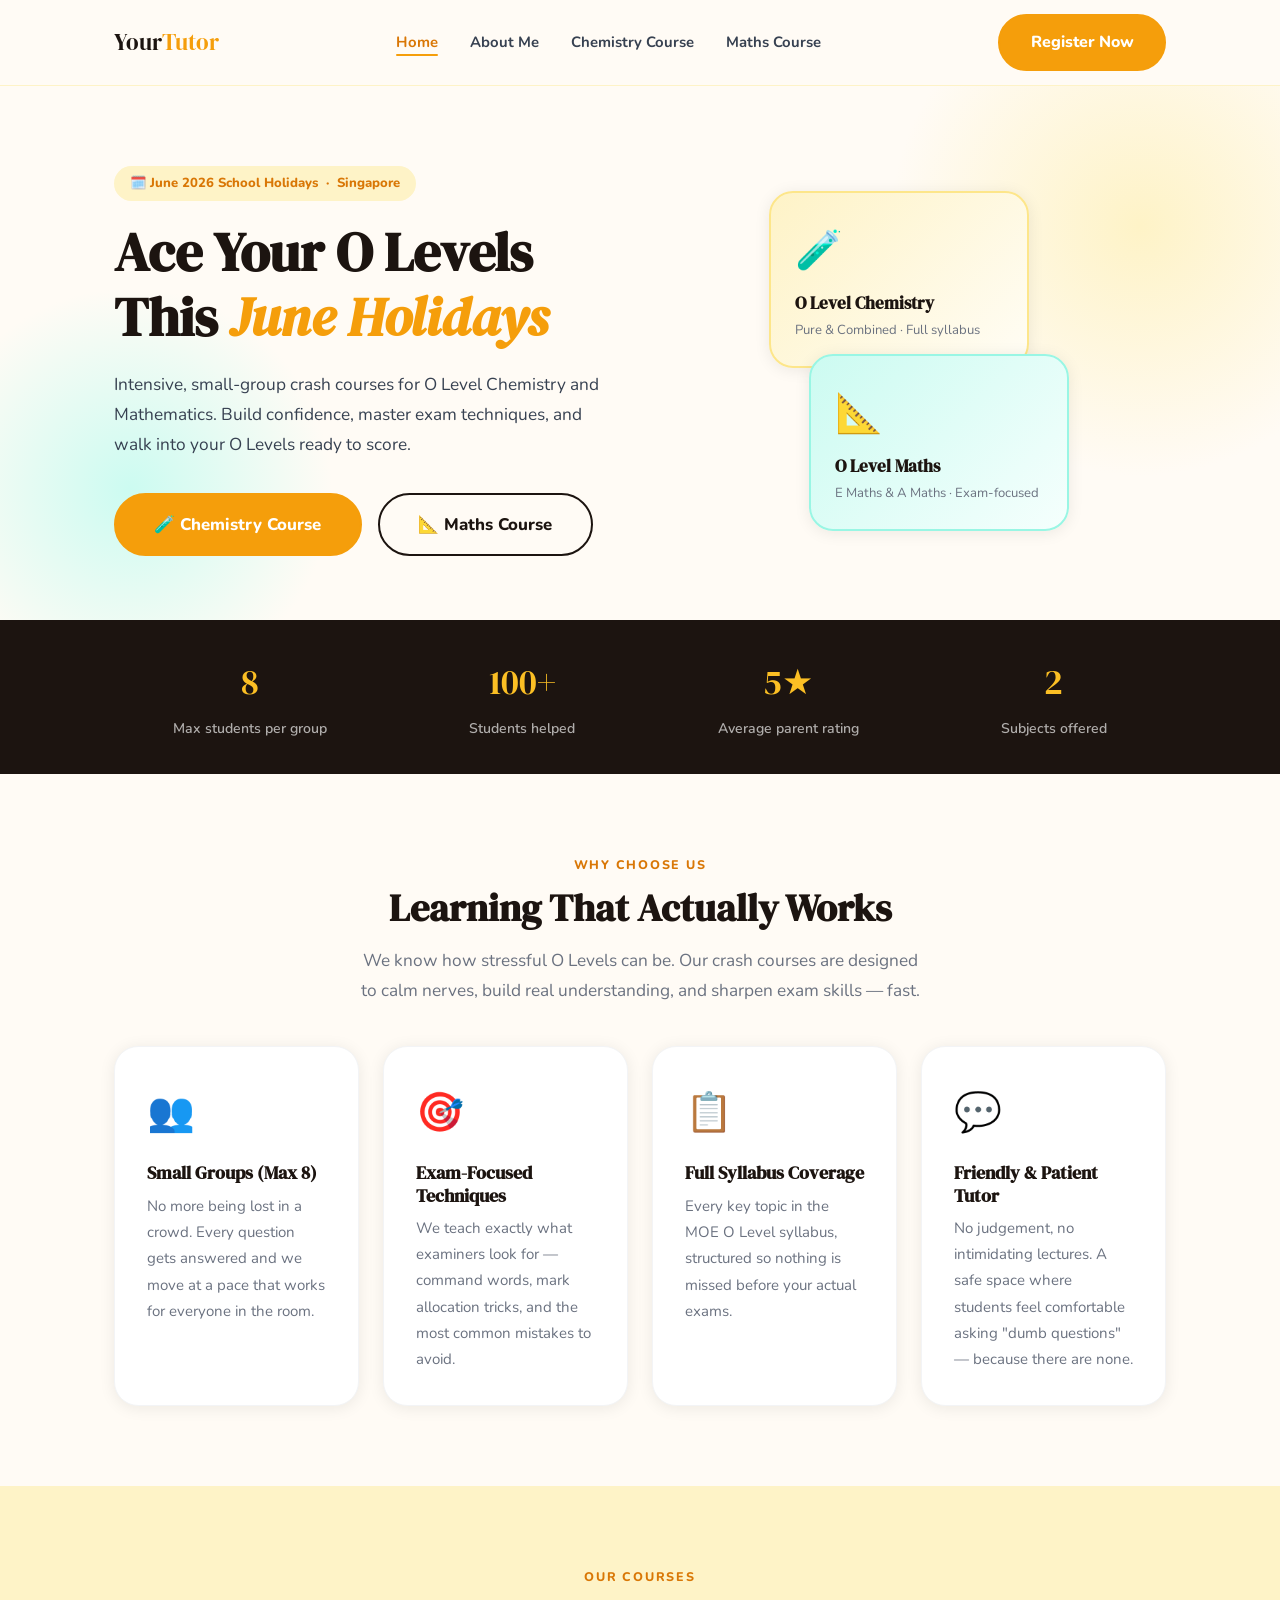
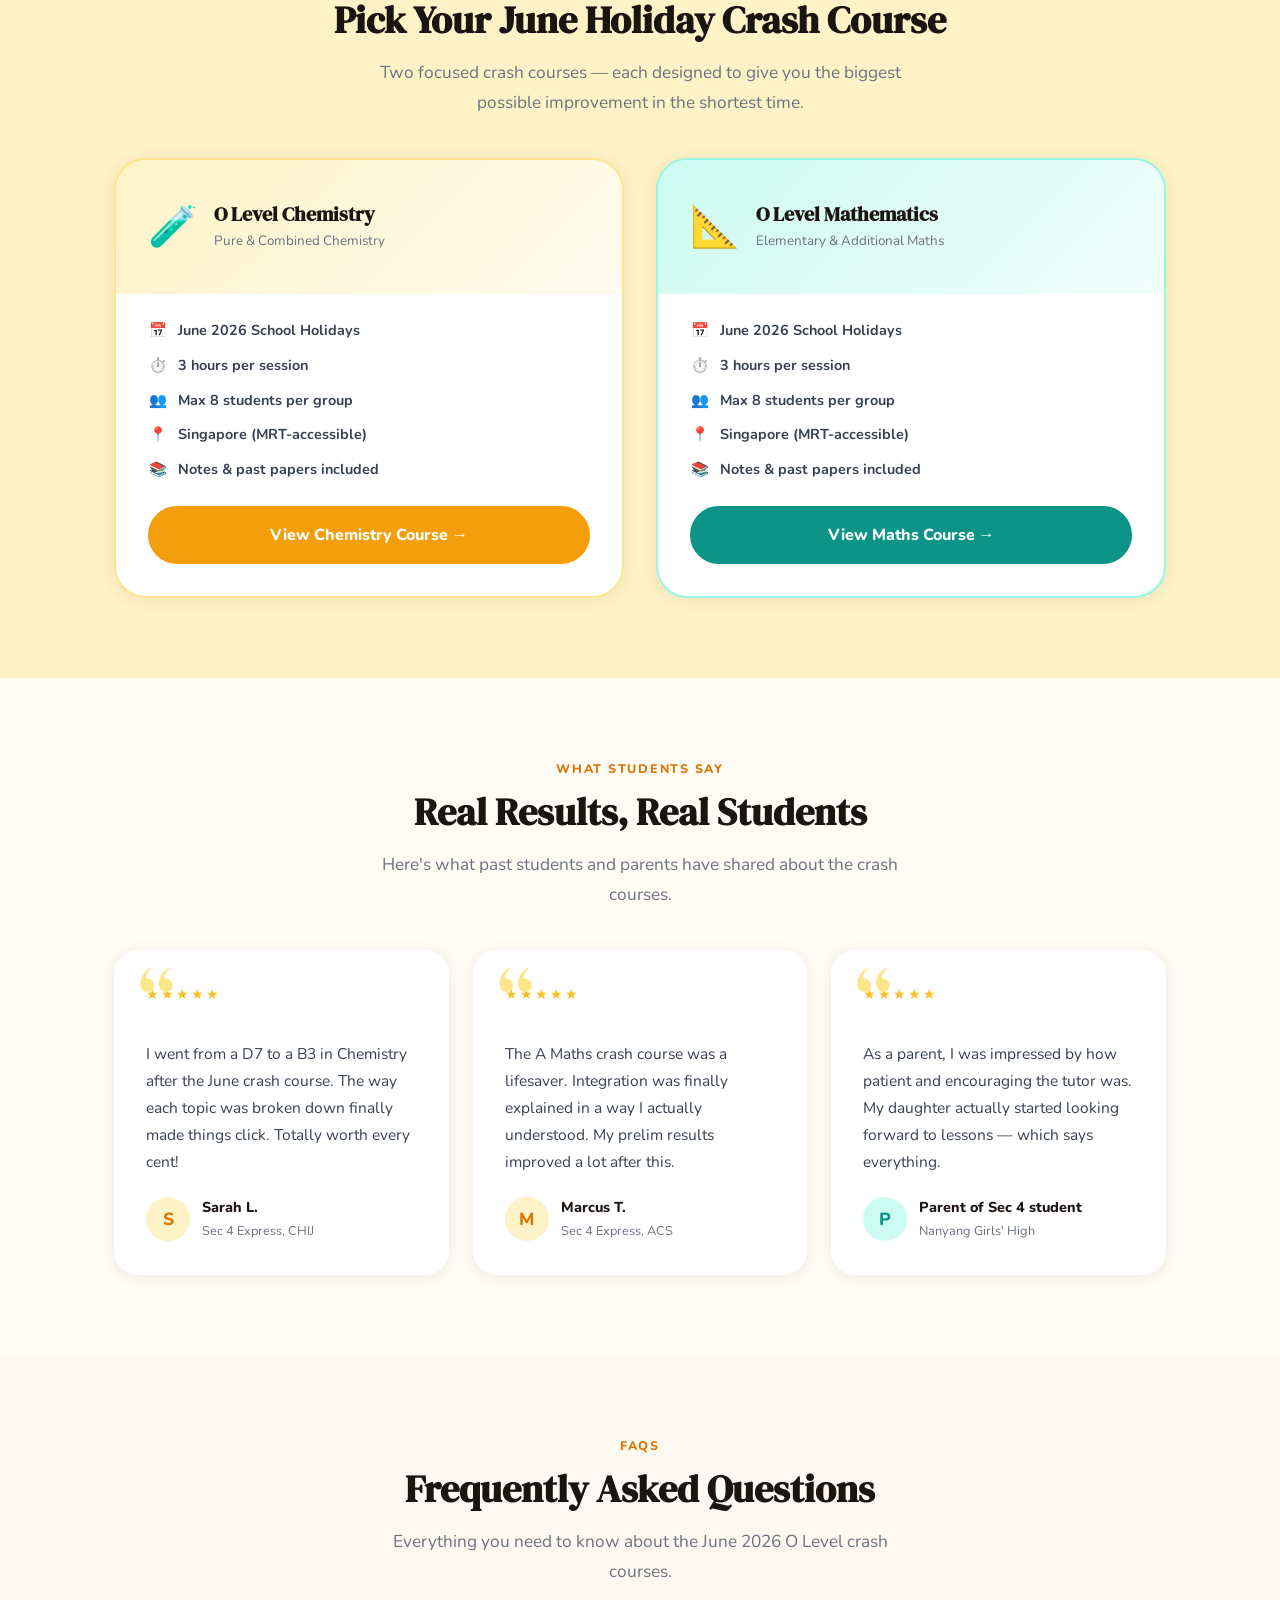
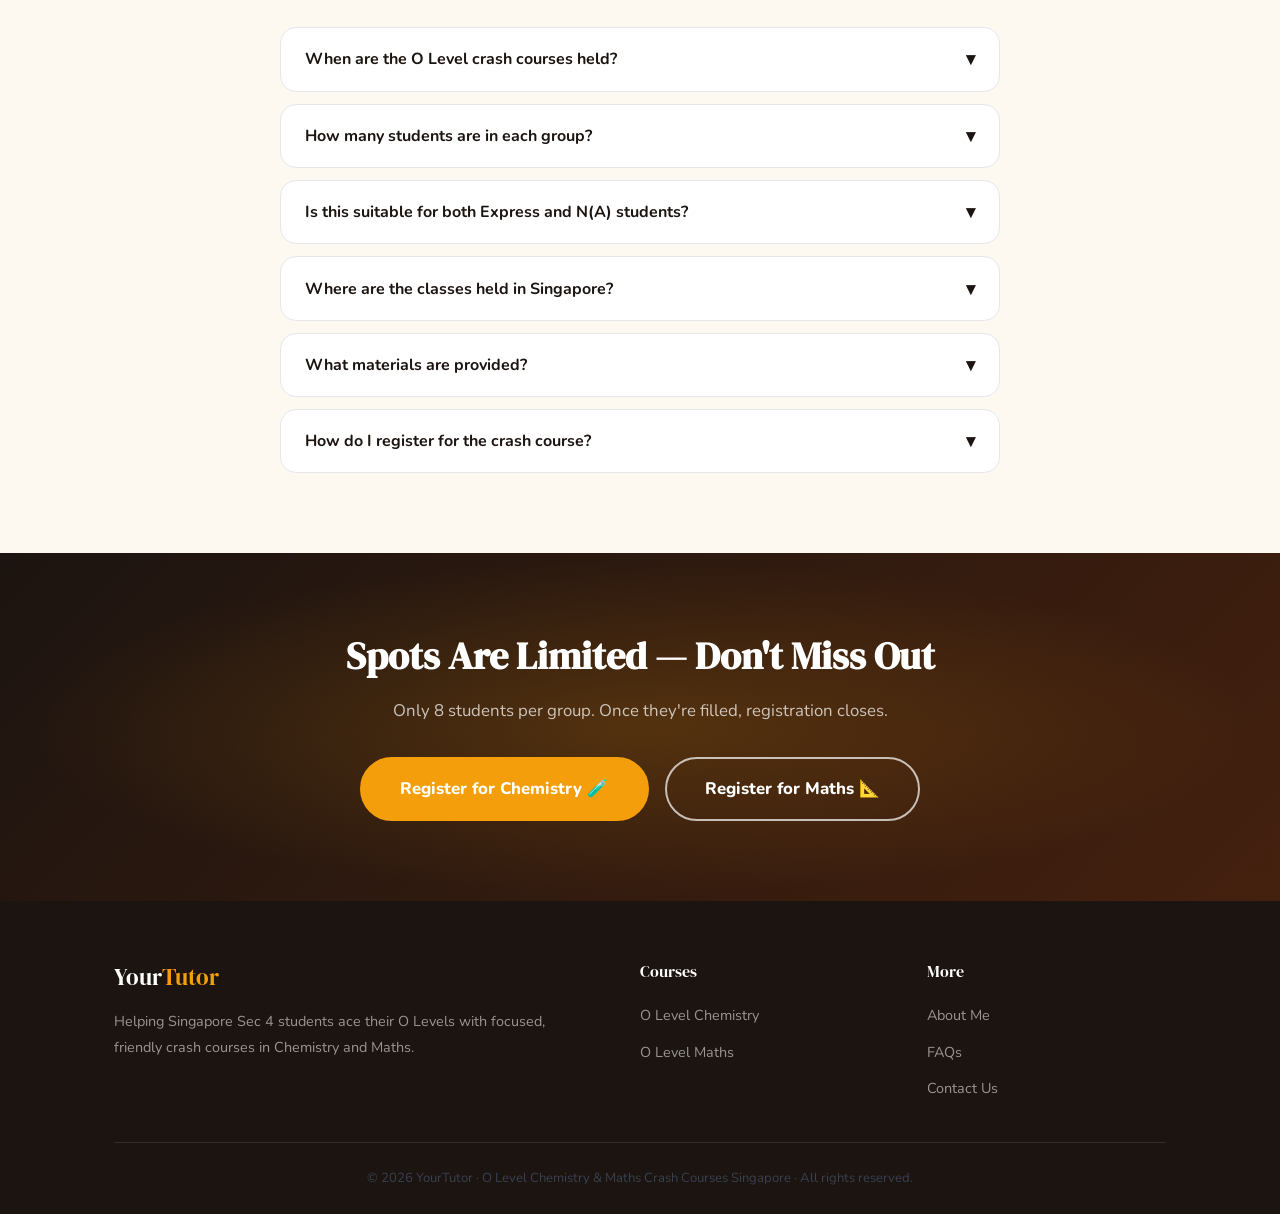
==== commit a70467a6: "Initial commit" ====
--- a/index.html
+++ b/index.html
@@ -1,1154 +1,472 @@
 <!DOCTYPE html>
-<html>
+<html lang="en-SG">
 <head>
-<meta name="viewport" content="width=device-width, initial-scale=1">
-<link rel="stylesheet" href="https://cdnjs.cloudflare.com/ajax/libs/font-awesome/4.7.0/css/font-awesome.min.css">
-<link rel="stylesheet" href="https://maxcdn.bootstrapcdn.com/bootstrap/3.4.0/css/bootstrap.min.css">
-<link rel="stylesheet" href="css/style.css">
-<script src="https://ajax.googleapis.com/ajax/libs/jquery/3.3.1/jquery.min.js"></script>
-<script src="https://maxcdn.bootstrapcdn.com/bootstrap/3.4.0/js/bootstrap.min.js"></script>
-<link href='https://fonts.googleapis.com/css?family=Rubik' rel='stylesheet'>
-<link rel="icon" href="profile.jpg" type="image/jpg">
-<style>
-* {
-  box-sizing: border-box;
-}
-
-.sidenav {
-  height: 100%;
-  width: 55px;
-  position: fixed;
-  z-index: 1;
-  top: 0;
-  left: 0;
-  background-color: #546d5a;
-  overflow-x: hidden;
-  padding-top: 140px;
-}
-
-.sidenav a {
-  padding: 6px 8px 6px 16px;
-  text-decoration: none;
-  font-size: 18px;
-  color: #99ab9d;
-  display: block;
-}
-
-.sidenav a:hover {
-  color: #f9f6ef;
-}
-
-@media screen and (max-height: 450px) {
-  .sidenav {padding-top: 15px;}
-  .sidenav a {font-size: 18px;}
-}
-
-
-body {
-  background-color: #f9f6ef;
-  padding: 20px; 
-  font-family: Rubik;
-  margin-left: 55px;
-  margin-right: 20px;
-  /*align-content: center;*/
-  position: relative;
-}
-
-/* core competences formating */
-.column-list {
-    /*float: left;*/
-    /*padding-left: 20px;*/
-    margin-left: 50px;
-    margin-right: 50px;
+  <meta charset="UTF-8" />
+  <meta name="viewport" content="width=device-width, initial-scale=1.0" />
+
+  <!-- ═══════════ PRIMARY SEO ═══════════ -->
+  <title>O Level Chemistry &amp; Maths Crash Courses | June 2026 Singapore</title>
+  <meta name="description" content="Intensive O Level Chemistry and Maths crash courses in Singapore this June 2026 school holidays. Small groups of max 8, experienced tutor, proven results. Sec 4 Express &amp; N(A). Register today — spots are limited!" />
+  <meta name="keywords" content="O level chemistry crash course Singapore, O level maths crash course Singapore, June holiday tuition Singapore 2026, sec 4 crash course, O level tuition Singapore, holiday programme sec 4, O level intensive course, A maths E maths crash course, pure chemistry combined chemistry tuition" />
+  <meta name="author" content="YourTutor Singapore" />
+  <link rel="canonical" href="https://yourtutor.github.io/" />
+
+  <!-- ═══════════ OPEN GRAPH ═══════════ -->
+  <meta property="og:type"        content="website" />
+  <meta property="og:title"       content="O Level Chemistry &amp; Maths Crash Courses | June 2026 Singapore" />
+  <meta property="og:description" content="Intensive O Level crash courses this June holidays. Small groups, friendly tutor. Chemistry &amp; Maths. Limited spots!" />
+  <meta property="og:url"         content="https://yourtutor.github.io/" />
+  <meta property="og:image"       content="https://yourtutor.github.io/og-image.png" />
+  <meta property="og:locale"      content="en_SG" />
+  <meta property="og:site_name"   content="YourTutor Singapore" />
+
+  <!-- ═══════════ TWITTER ═══════════ -->
+  <meta name="twitter:card"        content="summary_large_image" />
+  <meta name="twitter:title"       content="O Level Chemistry &amp; Maths Crash Courses | June 2026 Singapore" />
+  <meta name="twitter:description" content="Intensive O Level crash courses this June holidays. Limited spots!" />
+
+  <meta name="robots" content="index, follow" />
+
+  <!-- ═══════════ FONTS & STYLES ═══════════ -->
+  <link rel="preconnect" href="https://fonts.googleapis.com" />
+  <link rel="preconnect" href="https://fonts.gstatic.com" crossorigin />
+  <link href="https://fonts.googleapis.com/css2?family=DM+Serif+Display:ital@0;1&family=Nunito:wght@400;500;600;700;800&display=swap" rel="stylesheet" />
+  <link rel="stylesheet" href="styles.css" />
+
+  <!-- ═══════════ STRUCTURED DATA: EducationalOrganization ═══════════ -->
+  <script type="application/ld+json">
+  {
+    "@context": "https://schema.org",
+    "@type": "EducationalOrganization",
+    "name": "YourTutor Singapore",
+    "url": "https://yourtutor.github.io",
+    "description": "Specialised O Level Chemistry and Mathematics crash courses in Singapore during the June school holidays. Small groups, experienced tutor, exam-focused teaching.",
+    "address": {
+      "@type": "PostalAddress",
+      "addressCountry": "SG",
+      "addressRegion": "Singapore"
+    },
+    "hasOfferCatalog": {
+      "@type": "OfferCatalog",
+      "name": "June 2026 O Level Crash Courses",
+      "itemListElement": [
+        {
+          "@type": "Course",
+          "name": "O Level Chemistry Crash Course June 2026 Singapore",
+          "description": "Intensive crash course covering the full O Level Pure and Combined Chemistry syllabus. Small groups, exam-focused practice.",
+          "url": "https://yourtutor.github.io/chemistry.html",
+          "provider": { "@type": "EducationalOrganization", "name": "YourTutor Singapore" },
+          "educationalLevel": "Secondary 4",
+          "inLanguage": "en-SG"
+        },
+        {
+          "@type": "Course",
+          "name": "O Level Mathematics Crash Course June 2026 Singapore",
+          "description": "Intensive crash course covering E Maths and A Maths for O Level. Small groups, past-year paper practice.",
+          "url": "https://yourtutor.github.io/maths.html",
+          "provider": { "@type": "EducationalOrganization", "name": "YourTutor Singapore" },
+          "educationalLevel": "Secondary 4",
+          "inLanguage": "en-SG"
+        }
+      ]
+    }
   }
-
-  .left {
-    float: left;
+  </script>
+
+  <!-- ═══════════ STRUCTURED DATA: FAQPage ═══════════ -->
+  <script type="application/ld+json">
+  {
+    "@context": "https://schema.org",
+    "@type": "FAQPage",
+    "mainEntity": [
+      {
+        "@type": "Question",
+        "name": "When are the O Level crash courses held in Singapore?",
+        "acceptedAnswer": { "@type": "Answer", "text": "The crash courses are held during the June 2026 school holidays in Singapore. Exact session dates are listed on each course page." }
+      },
+      {
+        "@type": "Question",
+        "name": "How many students are in each crash course group?",
+        "acceptedAnswer": { "@type": "Answer", "text": "A maximum of 8 students per session, so every student gets personalised attention and can ask questions freely without feeling lost in a crowd." }
+      },
+      {
+        "@type": "Question",
+        "name": "Is the crash course suitable for O Level Express and Normal Academic students?",
+        "acceptedAnswer": { "@type": "Answer", "text": "Yes! Sessions are tailored to both O Level Express and Normal Academic students. Check each course page for the specific tracks available." }
+      },
+      {
+        "@type": "Question",
+        "name": "Where in Singapore are the crash course classes held?",
+        "acceptedAnswer": { "@type": "Answer", "text": "Classes are held in Singapore at a venue accessible via MRT. The exact location is shared upon successful registration." }
+      },
+      {
+        "@type": "Question",
+        "name": "What materials are included in the crash course?",
+        "acceptedAnswer": { "@type": "Answer", "text": "All students receive comprehensive notes, a formula and concept summary sheet, and past-year O Level exam practice questions — all included in the course fee." }
+      },
+      {
+        "@type": "Question",
+        "name": "How do I register for the O Level crash course?",
+        "acceptedAnswer": { "@type": "Answer", "text": "Click the Register Now button on the Chemistry or Maths course page and complete the registration form. Spots fill up quickly so early registration is strongly encouraged." }
+      }
+    ]
   }
-
-  .right {
-    float: right;
-  }
-
-/* top image */
-.center {
-  display: block;
-  margin-left: auto;
-  margin-right: auto;
-  width: 100%;
-}
-
-.container {
-  position: relative;
-  width: 100%;
-}
-
-.image {
-  opacity: 1;
-  display: block;
-  width: 100%;
-  height: auto;
-  transition: .5s ease;
-  backface-visibility: hidden;
-}
-
-.middle {
-  transition: .5s ease;
-  opacity: 0;
-  position: absolute;
-  top: 50%;
-  left: 50%;
-  transform: translate(-50%, -50%);
-  -ms-transform: translate(-50%, -50%);
-  text-align: center;
-}
-
-.container:hover .image {
-  opacity: 0.3;
-}
-
-.container:hover .middle {
-  opacity: 1;
-}
-
-.text {
-  background-color: #f9f6ef;
-  color: black;
-  font-size: 16px;
-  padding: 16px 32px;
-  font-family: 'Rubik';
-}
-
-.main {
-  /*max-width: 1000px;*/
-  /*margin-left: 150px;*/
-  padding: 20px 40px;
-}
-
-h1 {
-  font-size: 50px;
-  /*word-break: break-all;*/
-}
-
-.row {
-  margin: 0px -5px;
-  padding: 10px;
-}
-
-.column {
-	float: left;
-	width: 33%;
-	padding: 0 10px;
-}
-
-/* Add padding BETWEEN each column */
-/*.row,
-.row > .column {
-  padding: 8px;
-}*/
-
-/* Clear floats after rows */ 
-.row:after {
-  content: "";
-  display: table;
-  clear: both;
-}
-
-/* card for portfolio */
-.card {
-  box-shadow: 0 4px 8px 0 rgba(0,0,0,0.2);
-  transition: 0.3s;
-  padding: 10px;
-  min-height: 350px;
-}
-
-.card:hover {
-  box-shadow: 0 8px 16px 0 rgba(0,0,0,0.2);
-}
-
-.container {
-  padding: 2px 16px;
-  padding-bottom: 16px;
-}
-
-
-
-.flip-card {
-  background-color: transparent;
-  width: 26rem;
-  height: 26rem;
-  perspective: 1000px;
-}
-
-.flip-card-inner {
-  position: relative;
-  width: 100%;
-  height: 100%;
-  text-align: center;
-  transition: transform 0.6s;
-  transform-style: preserve-3d;
-  box-shadow: 0 4px 8px 0 rgba(0,0,0,0.2);
-}
-
-.flip-card:hover .flip-card-inner {
-  transform: rotateY(180deg);
-}
-
-.flip-card-front, .flip-card-back {
-  position: absolute;
-  width: 100%;
-  height: 100%;
-  backface-visibility: hidden;
-}
-
-.flip-card-front {
-  background-color: #f9f6ef;
-  color: black;
-  z-index: 2;
-}
-
-.flip-card-back {
-  /*background-color: #000000;*/
-  background-image: url("background1.jpg");
-  color: black;
-  transform: rotateY(180deg);
-  z-index: 1;
-  padding: 10px;
-  padding-top: 3px;
-  text-align: left;
-}
-
-.text-block {
-  position: absolute;
-  bottom: 20px;
-  right: 20px;
-  left: 20px;
-  background-color: black;
-  color: white;
-  padding-left: 20px;
-  padding-right: 20px;
-  opacity: 0.8;
-}
-
-.footer {
-  overflow: hidden;
-}
-
-.social:hover {
-     -webkit-transform: scale(1.1);
-     -moz-transform: scale(1.1);
-     -o-transform: scale(1.1);
- }
- .social {
-     -webkit-transform: scale(0.8);
-     /* Browser Variations: */
-     
-     -moz-transform: scale(0.8);
-     -o-transform: scale(0.8);
-     -webkit-transition-duration: 0.5s;
-     -moz-transition-duration: 0.5s;
-     -o-transition-duration: 0.5s;
- }
-
-/*
-    Multicoloured Hover Variations
-*/
-#social a{
-	color: #99ab9d;
-}
- 
- #social-li:hover {
-     color: #546d5a;
- }
- #social-gh:hover {
-     color: #546d5a;
- }
- #social-em:hover {
-     color: #546d5a;
- }
- #social-resume:hover {
- 	color: #546d5a;
- }
-
-
- .display-when-big {
-    display: inline;
-}
-.display-when-small {
-    display: none;
-}
-
-/* Responsive columns */
-@media screen and (max-width: 1050px) {
-  .column {
-    width: 100%;
-    display: block;
-    margin-bottom: 20px;
-  }
-  .card {
-	  	width: 100%;
-	  	display: block;
-  }
-
-  .flip-card {
-	  background-color: transparent;
-	  width: 100%;
-	  perspective: 1000px;
-	}
-
-	.flip-card-inner {
-	  position: relative;
-	  width: 100%;
-	  height: 100%;
-	  text-align: center;
-	  transition: transform 0.6s;
-	  transform-style: preserve-3d;
-	  box-shadow: 0 4px 8px 0 rgba(0,0,0,0.2);
-	}
-
-	.flip-card:hover .flip-card-inner {
-	  transform: rotateY(180deg);
-	}
-
-	.flip-card-front, .flip-card-back {
-	  position: absolute;
-	  width: 100%;
-	  height: 100%;
-	  backface-visibility: hidden;
-	}
-
-	.flip-card-front {
-	  background-color: #f9f6ef;
-	  color: black;
-	  z-index: 2; 
-	}
-
-	.flip-card-back {
-	  /*background-color: #000000;*/
-	  background-image: url("background1.jpg");
-	  color: black;
-	  transform: rotateY(180deg);
-	  z-index: 1;
-	  /*padding: 10px;*/
-	  padding-top: 3px;
-	  text-align: left;
-	}
-
-	.text-block {
-	  position: absolute;
-	  bottom: 20px;
-	  right: 20px;
-	  left: 20px;
-	  background-color: black;
-	  color: white;
-	  padding-left: 20px;
-	  padding-right: 20px;
-	  opacity: 0.8;
-	}
-}
-
-@media (max-width: 800px) {
-    .display-when-big {
-        display: none;
+  </script>
+</head>
+
+<body>
+
+  <!-- ═══════════ NAVIGATION ═══════════ -->
+  <nav class="nav" aria-label="Main navigation">
+    <div class="container nav__inner">
+      <a href="index.html" class="nav__logo" aria-label="YourTutor — Home">Your<span>Tutor</span></a>
+      <button class="nav__toggle" aria-label="Toggle navigation menu" onclick="toggleNav()">
+        <span></span><span></span><span></span>
+      </button>
+      <ul class="nav__links" id="navLinks" role="list">
+        <li><a href="index.html" class="active" aria-current="page">Home</a></li>
+        <li><a href="about.html">About Me</a></li>
+        <li><a href="chemistry.html">Chemistry Course</a></li>
+        <li><a href="maths.html">Maths Course</a></li>
+      </ul>
+      <div class="nav__cta">
+        <a href="chemistry.html#register" class="btn btn-primary">Register Now</a>
+      </div>
+    </div>
+  </nav>
+
+  <main>
+
+    <!-- ═══════════ HERO ═══════════ -->
+    <section class="hero" aria-labelledby="hero-heading">
+      <div class="container hero__inner">
+        <div class="hero__content">
+          <div class="hero__badge">🗓️ June 2026 School Holidays &nbsp;·&nbsp; Singapore</div>
+          <h1 class="hero__title" id="hero-heading">
+            Ace Your O Levels<br>
+            This <em>June Holidays</em>
+          </h1>
+          <p class="hero__desc">
+            Intensive, small-group crash courses for O Level Chemistry and Mathematics.
+            Build confidence, master exam techniques, and walk into your O Levels ready to score.
+          </p>
+          <div class="hero__actions">
+            <a href="chemistry.html" class="btn btn-primary btn-lg">🧪 Chemistry Course</a>
+            <a href="maths.html" class="btn btn-outline btn-lg">📐 Maths Course</a>
+          </div>
+        </div>
+        <div class="hero__visual" aria-hidden="true">
+          <div class="hero__card-stack">
+            <div class="hero__card hero__card--chem">
+              <div class="hero__card-icon">🧪</div>
+              <h3>O Level Chemistry</h3>
+              <p>Pure &amp; Combined · Full syllabus</p>
+            </div>
+            <div class="hero__card hero__card--maths">
+              <div class="hero__card-icon">📐</div>
+              <h3>O Level Maths</h3>
+              <p>E Maths &amp; A Maths · Exam-focused</p>
+            </div>
+          </div>
+        </div>
+      </div>
+    </section>
+
+    <!-- ═══════════ STATS BAR ═══════════ -->
+    <div class="stats-bar" aria-label="Course highlights">
+      <div class="container stats-bar__inner">
+        <div class="stat-item">
+          <span class="stat-item__number">8</span>
+          <span class="stat-item__label">Max students per group</span>
+        </div>
+        <div class="stat-item">
+          <span class="stat-item__number">100+</span>
+          <span class="stat-item__label">Students helped</span>
+        </div>
+        <div class="stat-item">
+          <span class="stat-item__number">5★</span>
+          <span class="stat-item__label">Average parent rating</span>
+        </div>
+        <div class="stat-item">
+          <span class="stat-item__number">2</span>
+          <span class="stat-item__label">Subjects offered</span>
+        </div>
+      </div>
+    </div>
+
+    <!-- ═══════════ WHY CHOOSE US ═══════════ -->
+    <section class="section" aria-labelledby="why-heading">
+      <div class="container">
+        <div class="text-center">
+          <span class="section-label">Why choose us</span>
+          <h2 class="section-title" id="why-heading">Learning That Actually Works</h2>
+          <p class="section-subtitle">We know how stressful O Levels can be. Our crash courses are designed to calm nerves, build real understanding, and sharpen exam skills — fast.</p>
+        </div>
+        <div class="cards-grid">
+          <div class="card fade-in">
+            <div class="card__icon">👥</div>
+            <h3 class="card__title">Small Groups (Max 8)</h3>
+            <p class="card__desc">No more being lost in a crowd. Every question gets answered and we move at a pace that works for everyone in the room.</p>
+          </div>
+          <div class="card fade-in">
+            <div class="card__icon">🎯</div>
+            <h3 class="card__title">Exam-Focused Techniques</h3>
+            <p class="card__desc">We teach exactly what examiners look for — command words, mark allocation tricks, and the most common mistakes to avoid.</p>
+          </div>
+          <div class="card fade-in">
+            <div class="card__icon">📋</div>
+            <h3 class="card__title">Full Syllabus Coverage</h3>
+            <p class="card__desc">Every key topic in the MOE O Level syllabus, structured so nothing is missed before your actual exams.</p>
+          </div>
+          <div class="card fade-in">
+            <div class="card__icon">💬</div>
+            <h3 class="card__title">Friendly &amp; Patient Tutor</h3>
+            <p class="card__desc">No judgement, no intimidating lectures. A safe space where students feel comfortable asking "dumb questions" — because there are none.</p>
+          </div>
+        </div>
+      </div>
+    </section>
+
+    <!-- ═══════════ COURSES OVERVIEW ═══════════ -->
+    <section class="section section--amber" aria-labelledby="courses-heading">
+      <div class="container">
+        <div class="text-center">
+          <span class="section-label">Our courses</span>
+          <h2 class="section-title" id="courses-heading">Pick Your June Holiday Crash Course</h2>
+          <p class="section-subtitle">Two focused crash courses — each designed to give you the biggest possible improvement in the shortest time.</p>
+        </div>
+        <div class="course-cards">
+          <article class="course-card course-card--chem">
+            <div class="course-card__header">
+              <div class="course-card__emoji">🧪</div>
+              <div>
+                <h3>O Level Chemistry</h3>
+                <p>Pure &amp; Combined Chemistry</p>
+              </div>
+            </div>
+            <div class="course-card__body">
+              <div class="course-card__details">
+                <div class="detail-row"><span>📅</span><span>June 2026 School Holidays</span></div>
+                <div class="detail-row"><span>⏱️</span><span>3 hours per session</span></div>
+                <div class="detail-row"><span>👥</span><span>Max 8 students per group</span></div>
+                <div class="detail-row"><span>📍</span><span>Singapore (MRT-accessible)</span></div>
+                <div class="detail-row"><span>📚</span><span>Notes &amp; past papers included</span></div>
+              </div>
+              <a href="chemistry.html" class="btn btn-primary" style="width:100%;">View Chemistry Course →</a>
+            </div>
+          </article>
+
+          <article class="course-card course-card--maths">
+            <div class="course-card__header">
+              <div class="course-card__emoji">📐</div>
+              <div>
+                <h3>O Level Mathematics</h3>
+                <p>Elementary &amp; Additional Maths</p>
+              </div>
+            </div>
+            <div class="course-card__body">
+              <div class="course-card__details">
+                <div class="detail-row"><span>📅</span><span>June 2026 School Holidays</span></div>
+                <div class="detail-row"><span>⏱️</span><span>3 hours per session</span></div>
+                <div class="detail-row"><span>👥</span><span>Max 8 students per group</span></div>
+                <div class="detail-row"><span>📍</span><span>Singapore (MRT-accessible)</span></div>
+                <div class="detail-row"><span>📚</span><span>Notes &amp; past papers included</span></div>
+              </div>
+              <a href="maths.html" class="btn btn-teal" style="width:100%;">View Maths Course →</a>
+            </div>
+          </article>
+        </div>
+      </div>
+    </section>
+
+    <!-- ═══════════ TESTIMONIALS ═══════════ -->
+    <section class="section" aria-labelledby="testimonials-heading">
+      <div class="container">
+        <div class="text-center">
+          <span class="section-label">What students say</span>
+          <h2 class="section-title" id="testimonials-heading">Real Results, Real Students</h2>
+          <p class="section-subtitle">Here's what past students and parents have shared about the crash courses.</p>
+        </div>
+        <div class="testimonials-grid">
+          <div class="testimonial-card fade-in">
+            <div class="stars">★★★★★</div>
+            <p class="testimonial-card__text">I went from a D7 to a B3 in Chemistry after the June crash course. The way each topic was broken down finally made things click. Totally worth every cent!</p>
+            <div class="testimonial-card__author">
+              <div class="testimonial-card__avatar">S</div>
+              <div>
+                <div class="testimonial-card__name">Sarah L.</div>
+                <div class="testimonial-card__role">Sec 4 Express, CHIJ</div>
+              </div>
+            </div>
+          </div>
+          <div class="testimonial-card fade-in">
+            <div class="stars">★★★★★</div>
+            <p class="testimonial-card__text">The A Maths crash course was a lifesaver. Integration was finally explained in a way I actually understood. My prelim results improved a lot after this.</p>
+            <div class="testimonial-card__author">
+              <div class="testimonial-card__avatar">M</div>
+              <div>
+                <div class="testimonial-card__name">Marcus T.</div>
+                <div class="testimonial-card__role">Sec 4 Express, ACS</div>
+              </div>
+            </div>
+          </div>
+          <div class="testimonial-card fade-in">
+            <div class="stars">★★★★★</div>
+            <p class="testimonial-card__text">As a parent, I was impressed by how patient and encouraging the tutor was. My daughter actually started looking forward to lessons — which says everything.</p>
+            <div class="testimonial-card__author">
+              <div class="testimonial-card__avatar testimonial-card__avatar--teal">P</div>
+              <div>
+                <div class="testimonial-card__name">Parent of Sec 4 student</div>
+                <div class="testimonial-card__role">Nanyang Girls' High</div>
+              </div>
+            </div>
+          </div>
+        </div>
+      </div>
+    </section>
+
+    <!-- ═══════════ FAQ ═══════════ -->
+    <section class="section section--alt" id="faq" aria-labelledby="faq-heading">
+      <div class="container">
+        <div class="text-center">
+          <span class="section-label">FAQs</span>
+          <h2 class="section-title" id="faq-heading">Frequently Asked Questions</h2>
+          <p class="section-subtitle">Everything you need to know about the June 2026 O Level crash courses.</p>
+        </div>
+        <div class="faq-list" role="list">
+
+          <div class="faq-item" role="listitem">
+            <button class="faq-question" aria-expanded="false" onclick="toggleFaq(this)">
+              When are the O Level crash courses held?
+              <span class="faq-chevron" aria-hidden="true">▾</span>
+            </button>
+            <div class="faq-answer" role="region">
+              <p class="faq-answer-inner">The crash courses are held during the June 2026 school holidays in Singapore. Exact session dates for each subject are listed on the respective course pages.</p>
+            </div>
+          </div>
+
+          <div class="faq-item" role="listitem">
+            <button class="faq-question" aria-expanded="false" onclick="toggleFaq(this)">
+              How many students are in each group?
+              <span class="faq-chevron" aria-hidden="true">▾</span>
+            </button>
+            <div class="faq-answer" role="region">
+              <p class="faq-answer-inner">A maximum of 8 students per session. This ensures every student gets personalised attention and feels comfortable asking questions — no one gets left behind.</p>
+            </div>
+          </div>
+
+          <div class="faq-item" role="listitem">
+            <button class="faq-question" aria-expanded="false" onclick="toggleFaq(this)">
+              Is this suitable for both Express and N(A) students?
+              <span class="faq-chevron" aria-hidden="true">▾</span>
+            </button>
+            <div class="faq-answer" role="region">
+              <p class="faq-answer-inner">Yes! We offer sessions tailored to both O Level Express and Normal Academic students. Please check each course page for the specific tracks available and which one is right for you.</p>
+            </div>
+          </div>
+
+          <div class="faq-item" role="listitem">
+            <button class="faq-question" aria-expanded="false" onclick="toggleFaq(this)">
+              Where are the classes held in Singapore?
+              <span class="faq-chevron" aria-hidden="true">▾</span>
+            </button>
+            <div class="faq-answer" role="region">
+              <p class="faq-answer-inner">Classes are held at a venue in Singapore that is accessible via MRT. The exact location is shared with students upon successful registration.</p>
+            </div>
+          </div>
+
+          <div class="faq-item" role="listitem">
+            <button class="faq-question" aria-expanded="false" onclick="toggleFaq(this)">
+              What materials are provided?
+              <span class="faq-chevron" aria-hidden="true">▾</span>
+            </button>
+            <div class="faq-answer" role="region">
+              <p class="faq-answer-inner">All students receive comprehensive summary notes, a key formulas &amp; concepts sheet, and past-year O Level exam practice questions with worked solutions — all included in the course fee.</p>
+            </div>
+          </div>
+
+          <div class="faq-item" role="listitem">
+            <button class="faq-question" aria-expanded="false" onclick="toggleFaq(this)">
+              How do I register for the crash course?
+              <span class="faq-chevron" aria-hidden="true">▾</span>
+            </button>
+            <div class="faq-answer" role="region">
+              <p class="faq-answer-inner">Click the "Register Now" button on any course page and fill in the short registration form. Spots are limited to 8 per group and fill up quickly, so early registration is strongly encouraged.</p>
+            </div>
+          </div>
+
+        </div>
+      </div>
+    </section>
+
+    <!-- ═══════════ CTA BANNER ═══════════ -->
+    <section class="cta-banner" aria-label="Register call to action">
+      <div class="container">
+        <h2>Spots Are Limited — Don't Miss Out</h2>
+        <p>Only 8 students per group. Once they're filled, registration closes.</p>
+        <div class="btn-group">
+          <a href="chemistry.html#register" class="btn btn-primary btn-lg">Register for Chemistry 🧪</a>
+          <a href="maths.html#register" class="btn btn-ghost-white btn-lg">Register for Maths 📐</a>
+        </div>
+      </div>
+    </section>
+
+  </main>
+
+  <!-- ═══════════ FOOTER ═══════════ -->
+  <footer class="footer" aria-label="Site footer">
+    <div class="container">
+      <div class="footer__inner">
+        <div class="footer__brand">
+          <a href="index.html" class="nav__logo">Your<span>Tutor</span></a>
+          <p>Helping Singapore Sec 4 students ace their O Levels with focused, friendly crash courses in Chemistry and Maths.</p>
+        </div>
+        <div>
+          <p class="footer__heading">Courses</p>
+          <ul class="footer__links">
+            <li><a href="chemistry.html">O Level Chemistry</a></li>
+            <li><a href="maths.html">O Level Maths</a></li>
+          </ul>
+        </div>
+        <div>
+          <p class="footer__heading">More</p>
+          <ul class="footer__links">
+            <li><a href="about.html">About Me</a></li>
+            <li><a href="index.html#faq">FAQs</a></li>
+            <li><a href="mailto:hello@yourtutor.com">Contact Us</a></li>
+          </ul>
+        </div>
+      </div>
+      <div class="footer__bottom">
+        <p>© 2026 YourTutor · O Level Chemistry &amp; Maths Crash Courses Singapore · All rights reserved.</p>
+      </div>
+    </div>
+  </footer>
+
+  <script>
+    function toggleNav() {
+      const links = document.getElementById('navLinks');
+      links.classList.toggle('open');
     }
-    .display-when-small {
-        display: inline;
+
+    function toggleFaq(btn) {
+      const item = btn.closest('.faq-item');
+      const isOpen = item.classList.contains('open');
+      document.querySelectorAll('.faq-item').forEach(f => {
+        f.classList.remove('open');
+        f.querySelector('.faq-question').setAttribute('aria-expanded', 'false');
+      });
+      if (!isOpen) {
+        item.classList.add('open');
+        btn.setAttribute('aria-expanded', 'true');
+      }
     }
 
-    .flip-card {
-	  background-color: transparent;
-	  width: 100%;
-	  perspective: 1000px;
-	}
-
-	.flip-card-inner {
-	  position: relative;
-	  width: 100%;
-	  height: 100%;
-	  text-align: center;
-	  transition: transform 0.6s;
-	  transform-style: preserve-3d;
-	  box-shadow: 0 4px 8px 0 rgba(0,0,0,0.2);
-	}
-
-	.flip-card:hover .flip-card-inner {
-	  transform: rotateY(180deg);
-	}
-
-	.flip-card-front, .flip-card-back {
-	  position: absolute;
-	  width: 100%;
-	  height: 100%;
-	  backface-visibility: hidden;
-	}
-
-	.flip-card-front {
-	  background-color: #f9f6ef;
-	  color: black;
-	  z-index: 2; 
-	}
-
-	.flip-card-back {
-	  /*background-color: #000000;*/
-	  background-image: url("background1.jpg");
-	  color: black;
-	  transform: rotateY(180deg);
-	  z-index: 1;
-	  /*padding: 10px;*/
-	  padding-top: 3px;
-	  text-align: left;
-	}
-
-	.text-block {
-	  position: absolute;
-	  bottom: 20px;
-	  right: 20px;
-	  left: 20px;
-	  background-color: black;
-	  color: white;
-	  padding-left: 20px;
-	  padding-right: 20px;
-	  opacity: 0.8;
-	}
-}
-
-/*phone view*/
-@media (max-width: 600px) {
-    .main {
-      padding: 0px;
-      margin-right: -10px;
-      margin-left: 10px;
-      padding-top: 10px;
-      align-content: center;
-    }
-
-    .body {
-      padding: 0px;
-    }
-
-    .column-list {
-	    margin-left: 20px;
-	    margin-right: 20px;
-	}
-	.row {
-	  margin: 0px -30px;
-	  padding: 0px;
-	}
-	.column {
-		/*float: left;*/
-		/*align-items: center;*/
-		width: 100%;
-		/*padding: 0 10px;*/
-	}
-
-	h1 {
-		font-size: 36px;
-	}
-
-	.flip-card {
-	  background-color: transparent;
-	  width: 100%;
-	  perspective: 1000px;
-	}
-
-	.flip-card-inner {
-	  position: relative;
-	  width: 100%;
-	  height: 100%;
-	  text-align: center;
-	  transition: transform 0.6s;
-	  transform-style: preserve-3d;
-	  box-shadow: 0 4px 8px 0 rgba(0,0,0,0.2);
-	}
-
-	.flip-card:hover .flip-card-inner {
-	  transform: rotateY(180deg);
-	}
-
-	.flip-card-front, .flip-card-back {
-	  position: absolute;
-	  width: 100%;
-	  height: 100%;
-	  backface-visibility: hidden;
-	}
-
-	.flip-card-front {
-	  background-color: #f9f6ef;
-	  color: black;
-	  z-index: 2; 
-	}
-
-	.flip-card-back {
-	  /*background-color: #000000;*/
-	  background-image: url("background1.jpg");
-	  color: black;
-	  transform: rotateY(180deg);
-	  z-index: 1;
-	  /*padding: 10px;*/
-	  padding-top: 3px;
-	  text-align: left;
-	}
-
-	.text-block {
-	  position: absolute;
-	  bottom: 20px;
-	  right: 20px;
-	  left: 20px;
-	  background-color: black;
-	  color: white;
-	  padding-left: 20px;
-	  padding-right: 20px;
-	  opacity: 0.8;
-	}
-
-}
-
-</style>
-<title>Alvina Ong Si Ying</title>
-</head>
-
-
-<body>
-
-  <div class="sidenav" id="sidenav">
-    <a href="#about" title="Introduction"><i class="fa fa-fw fa-user"></i></a>
-    <a href="#work" title="Work Experience"><i class="fa fa-fw fa-briefcase"></i></a>
-    <a href="#competencies" title="Competencies"><i class="fa fa-fw fa-thumbs-up"></i></a>
-    <a href="#portfolio" title="Portfolio"><i class="fa fa-fw fa-folder-open"></i></a>
-    <a href="#education" title="Education"><i class="fa fa-fw fa-graduation-cap"></i></a>
-    <a href="#activities" title="Activities"><i class="fa fa-fw fa-check-circle"></i></a>
-    <a href="#contact" title="Contact"><i class="fa fa-fw fa-phone"></i></a>
-  </div>
-
-
-  <div class="main" id="about">
-    <br>
-    <span class="display-when-big">
-    	<div class="container center">
-	    	<picture class="image">
-	    		<source media="(min-width: 1000px)" srcset="me.jpg" style="width: 100%">
-	    		<img src="profile.jpg" style="width: 100%">
-	    	</picture>
-	      <!-- <img src="me.jpg" alt="Alvina" class="image" style="width:100%"> -->
-	      <div class="middle">
-	        <div class="text">
-	          <h1>I AM SI YING.</h1>
-	          <h3>Passionate. Inquisitive. Resilient.</h3>
-	          <br>
-	          I believe in empathy - it is the only thing that will bring us to places beyond our limited perspectives.
-	          <br>
-	          <br>
-	        </div>
-	      </div>
-	    </div>
-	    <h4 align="center">I am <strong>Si Ying</strong>, a year 3 undergraduate studying Business Administration and Computer Science in NUS. I am specialising in Business Analytics under Business Administration and is considering Database Systems or Software Engineering as my focus area. I pride myself in being innovative and empathetic in ideating solutions to problems critically. <br><br> I am interested in a <strong>Software Engineering role or a Business Analytics role</strong>, though I am open to a variety of other functions too. From my previous projects, I have gained great experience working in teams. I love challenges and I learn fast to pick up new skills required. I would like to stay in the technological field as there are always new challenges emerging and creators stepping up to solve them. I hope to someday <em>become one of them</em> to alleviate social issues in the future.<br><br>In my free time, I enjoy singing and photography of nature and humans. <br><br><br><br><br> View my resume or find me via the buttons below!</h4>
-	    <h4></h4>
-	    <br>
-	    <div class="text-center center-block" id="social">
-		    <a href="https://www.linkedin.com/in/si-ying-ong" id="social-li" title="LinkedIn"><i class="fa fa-linkedin fa-5x social"></i></a>
-		    <a href="https://www.github.com/siyingpoof" id="social-gh" title="Github"><i class="fa fa-github fa-5x social"></i></a>
-		    <a href="mailto:ongsiying@u.nus.edu" id="social-em" title="Email"><i class="fa fa-envelope-square fa-5x social"></i>
-		    </a>
-		    <a href="https://drive.google.com/file/d/1MIQfCv6bMzMC4sez1Q_klJa-l6nUKWjc/view?usp=sharing" id="social-resume" title="Resume"><i class="fa fa-file fa-5x social"></i></a>
-		</div>
-    </span>
-
-    <span class="display-when-small">
-    	<img src="square.jpg" style="width: 100%">
-    	<h1>I AM SI YING.</h1>
-    	<h3>Passionate. Inquisitive. Resilient.</h3>
-    	<h3>I believe in empathy - it is the only thing that will bring us to places beyond our limited perspectives.</h3>
-    	<br>
-    	<h4 align="center">I am <strong>Si Ying</strong>, a year 3 undergraduate studying Business Administration and Computer Science in NUS. I am specialising in Business Analytics under Business Administration and is considering Database Systems or Software Engineering as my focus area. I pride myself in being innovative and empathetic in ideating solutions to problems critically. <br><br> I am interested in a <strong>Software Engineering role or a Business Analytics role</strong>, though I am open to a variety of other functions too. From my previous projects, I have gained great experience working in teams. I love challenges and I learn fast to pick up new skills required. <br><br> I would like to stay in the technological field as there are always new challenges emerging and creators stepping up to solve them. I hope to someday <em>become one of them</em> to alleviate social issues in the future.<br><br>In my free time, I enjoy singing and photography of nature and humans. <br><br><br><br><br> View my resume and find me via the buttons below!</h4>
-    	<br>
-    	<div class="text-center center-block" id="social">
-		    <a href="https://www.linkedin.com/in/si-ying-ong" id="social-li" title="LinkedIn"><i class="fa fa-linkedin fa-5x social"></i></a>
-		    <a href="https://www.github.com/siyingpoof" id="social-gh" title="Github"><i class="fa fa-github fa-5x social"></i></a>
-		    <a href="mailto:ongsiying@u.nus.edu" id="social-em" title="Email"><i class="fa fa-envelope-square fa-5x social"></i></a>
-		    <a href="https://drive.google.com/file/d/1MIQfCv6bMzMC4sez1Q_klJa-l6nUKWjc/view?usp=sharing" id="social-resume" title="Resume"><i class="fa fa-file fa-5x social"></i></a>
-		</div>
-    </span>
-    
-  </div>
-
-  <!-- <div id="navbar">
-  <a class="active" href="#about" title="Alvina Ong Si Ying"><i class="fa fa-fw fa-user"></i> Alvina Ong Si Ying</a>
-  <a href="#education" title="Education"><i class="fa fa-fw fa-graduation-cap"></i> Education</a>
-  <a href="#competencies" title="Competencies"><i class="fa fa-fw fa-thumbs-up"></i> Competencies</a>
-  <a href="#portfolio" title="Portfolio"><i class="fa fa-fw fa-folder-open"></i> Portfolio</a>
-  <a href="#activities" title="Activities"><i class="fa fa-fw fa-check-circle"></i> Activities</a>
-  <a href="#contact"><i class="fa fa-fw fa-phone"></i> Contact</a>
-</div> -->
-
-
-<div class="main" id="work">
-  <h1>Work Experience</h1>
-  <hr>
-  <div>
-    <div class="row">
-      <div class="column-list left">
-        <h3>Vouch SG</h3>
-        <h5 style="color: #808080">Tech start-up focused on building chatbots for the hotel and food and beverages industries. Find out more about <a href="https://www.vouch.sg/">Vouch</a>.</h5>
-      </div>
-    </div>
-    <div class="row">
-      <div class="column-list left">
-        <em>Intern</em>
-      </div>
-    </div>
-    <div class="row">
-      <div class="column-list left">
-        <em>Dec 2018 - Jan 2019</em>
-      </div>
-    </div>
-    <div class="row">
-      <div class="column-list left">
-        <ul>
-          <li>Analysed user's interactions with the chatbots in the hotel and food and beverages industries and trained the chatbots to enhance user experience.</li>
-          <li>Wrote functional requirements on the proposed nationwide chatbot for tourists' usage which led to Vouch acquiring the deal.</li>
-          <li>Formulated weekly reports in Excel spreadsheets to review users' satisfaction and enhanced users' experience by introducing a new feature that accounted for 80% of the chatbot's usage, also reducing manhours of the front desk.</li>
-        </ul>
-      </div>
-    </div>
-
-    <div class="row">
-      <div class="column-list left">
-        <h3>Hugo Boss</h3>
-        <h5 style="color: #808080">Global German luxury fashion house with its Singapore flagship store located in Ngee Ann City along Orchard Road.</h5>
-      </div>
-    </div>
-    <div class="row">
-      <div class="column-list left">
-        <em>Retail Assistant</em>
-      </div>
-    </div>
-    <div class="row">
-      <div class="column-list left">
-        <em>Apr 2017 - Jun 2017</em>
-      </div>
-    </div>
-    <div class="row">
-      <div class="column-list left">
-        <ul>
-          <li>Proactive in assisting the full-time staff in the maintenance of the storefront and customer service and sales.</li>
-          <li>Tasked to maintain neatness of the stocks in the storeroom.</li>
-        </ul>
-      </div>
-    </div>
-
-    <div class="row">
-      <div class="column-list left">
-        <h3>Cruger Haus SG</h3>
-        <h5 style="color: #808080">Market Research Company based in Singapore.</h5>
-      </div>
-    </div>
-    <div class="row">
-      <div class="column-list left">
-        <em>Research Assistant</em>
-      </div>
-    </div>
-    <div class="row">
-      <div class="column-list left">
-        <em>Feb 2017 - Mar 2017</em>
-      </div>
-    </div>
-    <div class="row">
-      <div class="column-list left">
-        <ul>
-          <li>Analysed and extracted relevant data from market surveys on hundreds of participants on smoking in Singapore and plotted current trends of the participants’ demographics with respect to smoking habits for the client. </li>
-          <li>Conducted follow-up validation on 100 survey respondents to ensure quality of surveys done. </li>
-        </ul>
-      </div>
-    </div>
-
-  </div>
-</div>
-
-<div class="main" id="competencies">
-  <h1>Core Competencies</h1>
-  <hr>
-  <div>
-    <div class="row">
-    <div class="column-list left">
-      <h3>Programming Languages</h3>
-    </div>
-  </div>
-  <div class="row">
-    <div class="column-list left">
-      Java
-    </div>
-    <div class="column-list right">
-      Proficient
-    </div>
-  </div>
-  <div class="row">
-    <div class="column-list left">
-      C++
-    </div>
-    <div class="column-list right">
-      Proficient
-    </div>
-  </div>
-  <div class="row">
-    <div class="column-list left">
-      Python
-    </div>
-    <div class="column-list right">
-      Proficient
-    </div>
-  </div>
-  <div class="row">
-    <div class="column-list left">
-      C
-    </div>
-    <div class="column-list right">
-      Intermediate
-    </div>
-  </div>
-  <div class="row">
-    <div class="column-list left">
-      Ruby
-    </div>
-    <div class="column-list right">
-      Basic
-    </div>
-  </div>
-  <!-- <div class="row">
-    <div class="column-list left">
-      Javascript
-    </div>
-    <div class="column-list right">
-      Basic
-    </div>
-  </div> -->
-  <div class="row">
-    <div class="column-list left">
-      <h3>Front-end Development</h3>
-    </div>
-    <div class="column-list right">
-    </div>
-  </div>
-  <div class="row">
-    <div class="column-list left">
-      HTML, CSS
-    </div>
-    <div class="column-list right">
-      Intermediate
-    </div>
-  </div>
-  <div class="row">
-    <div class="column-list left">
-      JavaFX
-    </div>
-    <div class="column-list right">
-      Basic
-    </div>
-  </div>
-  <div class="row">
-    <div class="column-list left">
-      <h3>Back-end Development</h3>
-    </div>
-    <div class="column-list right">
-    </div>
-  </div>
-  <div class="row">
-    <div class="column-list left">
-      Firebase
-    </div>
-    <div class="column-list right">
-      Intermediate
-    </div>
-  </div>
-  <div class="row">
-    <div class="column-list left">
-      MySQL
-    </div>
-    <div class="column-list right">
-      Intermediate
-    </div>
-  </div>
-  <div class="row">
-    <div class="column-list left">
-      PostgreSQL
-    </div>
-    <div class="column-list right">
-      Intermediate
-    </div>
-  </div>
-  <div class="row">
-    <div class="column-list left">
-      <h3>UI/UX</h3>
-    </div>
-    <div class="column-list right">
-    </div>
-  </div>
-  <div class="row">
-    <div class="column-list left">
-      Adobe Photoshop
-    </div>
-    <div class="column-list right">
-      Basic
-    </div>
-  </div>
-  <div class="row">
-    <div class="column-list left">
-      <h3>Others</h3>
-    </div>
-    <div class="column-list right">
-    </div>
-  </div>
-  <div class="row">
-    <div class="column-list left">
-      Microsoft Office Productivity Tools
-    </div>
-    <div class="column-list right">
-      Proficient
-    </div>
-  </div>
-  <div class="row">
-    <div class="column-list left">
-      DSLR
-    </div>
-    <div class="column-list right">
-      Proficient
-    </div>
-  </div>
-</div>
-</div>
-
-
-<div class="main" id="portfolio">
-
-  <h1>Portfolio</h1>
-  <hr>
-  <div class="row">
-  	<div class="column">
-  		<div class="card" align="center">
-		     <img src="ALive logo.jpeg" alt="ALive" style="width:55%">
-		     <div class="container">
-		       <h4><b>ALive</b></h4> 
-		       <p>Linking like-minded student organisers to volunteers.</p>
-		       <button type="button" class="btn btn-primary" data-toggle="modal" data-target="#ALive">Find out more</button>
-		     </div>
-		  </div>
-  		</div>
-  		<div class="column">
-  			<div class="card" align="center">
-		      <img src="docX_Ui.png" alt="docX" style="width:100%">
-		      <div class="container">
-		        <h4><b>docX</b></h4> 
-		        <p>Desktop clinic management software for small-scale clinics.</p>
-		        <button type="button" class="btn btn-primary" data-toggle="modal" data-target="#docX">Find out more</button>
-		      </div>
-		  	</div>
-  		</div>
-  </div>
-  
-  <br>
-
-<!-- Modal for ALive -->
-  <div class="modal fade" id="ALive" tabindex="-1" role="dialog" aria-labelledby="exampleModalLabel" aria-hidden="true">
-    <div class="modal-dialog modal-dialog-centered" role="document">
-      <div class="modal-content">
-        <div class="modal-header">
-          <h5 class="modal-title" id="exampleModalLabel">ALive</h5>
-          <button type="button" class="close" data-dismiss="modal" aria-label="Close">
-            <span aria-hidden="true">&times;</span>
-          </button>
-        </div>
-        <div class="modal-body">
-          <img src="ALive_flow.JPG" style="width: 100%">
-          <h4>Why?</h4>
-          <p>ALive was built with the initial idea of helping young student leaders to source for volunteers more easily through this platform. ALive is capable of streamlining the process of validation - through QR code scanning.</p>
-          <h4>What did I do?</h4>
-          <p>I worked mostly with the Firebase Database to ensure the correct extraction of data from Firebase to display, and the transition from one page to another in the mobile application.</p>
-          <h4>Worked with?</h4>
-          <p>Used Java and XML under Android Studio, and Firebase</p>
-          <h4>In the future...</h4>
-          <p>Future modifications to include the gamification of volunteering with respect to the total number of hours volunteered.</p>
-          <a href="https://github.com/siyingpoof/Orbital"><button type="button" class="btn btn-primary">View on Github</button></a>
-        </div>
-        <div class="modal-footer">
-          <button type="button" class="btn btn-secondary" data-dismiss="modal">Close</button>
-        </div>
-      </div>
-    </div>
-  </div>
-
-<!-- Modal for docX -->
-  <div class="modal fade" id="docX" tabindex="-1" role="dialog" aria-labelledby="exampleModalLabel" aria-hidden="true">
-    <div class="modal-dialog modal-dialog-centered" role="document">
-      <div class="modal-content">
-        <div class="modal-header">
-          <h5 class="modal-title" id="exampleModalLabel">docX</h5>
-          <button type="button" class="close" data-dismiss="modal" aria-label="Close">
-            <span aria-hidden="true">&times;</span>
-          </button>
-        </div>
-        <div class="modal-body">
-          <img src="docX_Ui.png" style="width: 100%">
-          <h4>Why?</h4>
-          <p>docX was built with the initial idea of helping receptionists of small-scale clinics to manage patients, doctors, medical histories, appointments and prescriptions in a centralised system. This is due to the fact that many small-scale clinics are still relying on paper and pen, so this software aims to streamline their operations with intuitive commands and provide a one-stop system for holistic management of all the clinic data.</p>
-          <h4>What am I doing?</h4>
-          <p>I am tasked to ensure CRUD of doctors are smoothly rendered. One of the special feature I am implementing is to search the available doctors of a specialisation on a certain date and time to facilitate convenient booking of appointments.</p>
-          <h4>Worked with?</h4>
-          <p>Used Java, javaFX and JSON under IntelliJ</p>
-          <a href="https://github.com/siyingpoof/main"><button type="button" class="btn btn-primary">View on Github</button></a>
-        </div>
-        <div class="modal-footer">
-          <button type="button" class="btn btn-secondary" data-dismiss="modal">Close</button>
-        </div>
-      </div>
-    </div>
-  </div>
-</div>
-
-
-<div class="main" id="education">
-  <h1>Education</h1>
-  <hr>
-  <div>
-    <div class="row">
-      <div class="column-list left">
-        <h3>National University of Singapore</h3>
-      </div>
-    </div>
-    <div class="row">
-      <div class="column-list left">
-        <em>Bachelor of Business Administration (Honours) and Bachelor of Computing in Computer Science (Honours)</em>
-      </div>
-    </div>
-    <div class="row">
-      <div class="column-list left">
-        <em>Aug 2017 - May 2022 (Expected)</em>
-      </div>
-    </div>
-    <div class="row">
-      <div class="column-list left">
-        <ul>
-          <li>Business Administration (current CAP: 4.0/5) - Business Analytics/Finance</li>
-          <li>Computer Science (current CAP: 3.9/5) - Software Engineering</li>
-          <li>NUS Business Dean's Scholarship</li>
-          <li>Relevant modules taken: Data Structures and Algorithm, Predictive Analytics in Business, Database Systems</li>
-          <li>Relevant modules currently taking: Software Engineering, Programming for Business Analytics</li>
-        </ul>
-      </div>
-    </div>
-
-
-    <div class="row">
-      <div class="column-list left">
-        <h3>Victoria Junior College</h3>
-      </div>
-    </div>
-    <div class="row">
-      <div class="column-list left">
-        <em>General Certificate of Education (Advanced Level)</em>
-      </div>
-    </div>
-    <div class="row">
-      <div class="column-list left">
-        <em>Jan 2015 - Dec 2016</em>
-      </div>
-    </div>
-    <div class="row">
-      <div class="column-list left">
-        <ul>
-          <li>Distinction in Chemistry, Economics, General Paper and Mathematics.</li>
-        </ul>
-      </div>
-    </div>
-  </div>
-</div>
-
-
-<div class="main" id="activities">
-
-  <h1>Extra-Curricular Activities</h1>
-  <hr>
-  <div class="row">
-    <div class="column">
-      <div class="flip-card">
-        <div class="flip-card-inner">
-          <div class="flip-card-front">
-            <img src="profile.jpg" style="height: 100%">
-            <div class="text-block">
-              <h5>Vice President of Student Development</h5>
-              <h6>NUS Students' Computing Club</h6>
-              <h6><em>Aug 2018 - Sep 2019</em></h6>
-            </div>
-          </div>
-          <div class="flip-card-back">
-            <h5><strong>Leading</strong> a team of 32 under the Academic Liaison and Community Service cells to roll out activities for Computing undergraduates.</h5>
-            <strong>Key new initiatives:</strong>
-            <h5><u>Elderly Chinese New Year Engagement Day:</u> 50+ volunteers visited elderly homes to clean and distribute food provisions.</h5>
-            <h5><u>Career Launchpad:</u> Talks and workshops by industry experts for 200+ students to prepare for job hunting.</h5>
-          </div>
-        </div>
-      </div>
-    </div>
-
-    <div class="column">
-      <div class="flip-card">
-        <div class="flip-card-inner">
-          <div class="flip-card-front">
-            <img src="makiBB.jpeg" style="height: 100%">
-            <div class="text-block">
-              <h5>Event Organiser</h5>
-              <h6>Project Spright Academy</h6>
-              <h6><em>Oct 2018 - Mar 2019</em></h6>
-            </div>
-          </div>
-          <div class="flip-card-back">
-            <h5><strong>Planned</strong> and executed activities of educational purposes for under-privileged children.</h5>
-            <h5><strong>Activities</strong> included: 
-              <ul>
-                <li>Terrarium making (Environmental awareness)</li>
-                <li>Baking (Home economics)</li>
-                <li>Learning a third language (Appreciation of languages)</li>
-                <li>Sports day (Physical fitness)</li>
-                <li>Civil Engineering and Musical Day (Teamwork and musical appreciation)</li>
-              </ul>
-            </h5>
-          </div>
-        </div>
-      </div>
-    </div>
-
-    <div class="column">
-      <div class="flip-card">
-        <div class="flip-card-inner">
-          <div class="flip-card-front">
-            <img src="BSA.jpg" style="height: 100%">
-            <div class="text-block">
-              <h5>Internal Marketing Head</h5>
-              <h6>NUS Business School Alumni Youth Wing</h6>
-              <h6><em>Jun 2018 - Sep 2018</em></h6>
-            </div>
-          </div>
-          <div class="flip-card-back">
-            <h5><strong>In charge</strong> of ideating ways to increase participation in the finale networking event - Connexxion 2018.</h5>
-            <h5><strong>Initiated</strong> offline marketing campaigns - pre/post-lecture pitching.</h5>
-            <h5><strong>Generated</strong> enticing captions on NUS BSA social media platforms.</h5>
-            <h5>Resulted in a higher than expected turn up of 50 student participants for the intimate and meaningful networking event.</h5>
-          </div>
-        </div>
-      </div>
-    </div>
-  </div>
-
-
-  <div class="row">
-    <div class="column">
-      <div class="flip-card">
-        <div class="flip-card-inner">
-          <div class="flip-card-front">
-            <img src="flag18.jpg" style="height: 100%">
-            <div class="text-block">
-              <h5>FLAG Marketing Head</h5>
-              <h6>Computing Club Community Service Cell</h6>
-              <h6><em>Sep 2017 - Aug 2018</em></h6>
-            </div>
-          </div>
-          <div class="flip-card-back">
-            <h5><strong>Ideated</strong> simple and engaging activities for the intellectually disabled children from our beneficiary.</h5>
-            <h5><strong>Designed</strong> the fundraising booth to attract students to purchase our fundraising items.</h5>
-            <h5><strong>Assisted</strong> in execution of Beneficiary Engagement Days and FLAG Day (raised funds on the streets).</h5>
-          </div>
-        </div>
-      </div>
-    </div>
-
-    <div class="column">
-      <div class="flip-card">
-        <div class="flip-card-inner">
-          <div class="flip-card-front">
-            <img src="oweek.jpeg" style="height: 100%">
-            <div class="text-block">
-              <h5>Publicity Member</h5>
-              <h6>NUS Business School Orientation Week</h6>
-              <h6><em>Dec 2017 - Aug 2018</em></h6>
-            </div>
-          </div>
-          <div class="flip-card-back">
-            <h5><strong>In charge</strong> of photography prior to and during the camp.</h5>
-            <h5><strong>Assisted</strong> in filming of househeads (leaders of Orientation Group Leaders (OGL)) and carried out a photoshoot for them.</h5>
-            <h5><strong>Designed</strong> the recruitment poster for recruitment of OGL for the camp.</h5>
-            <h5><strong>Tasked</strong> to capture precious memories throughout the camp and photos were used to make a video montage that was shown at the end of the camp.</h5>
-          </div>
-        </div>
-      </div>
-    </div>
-
-    <div class="column">
-      <div class="flip-card">
-        <div class="flip-card-inner">
-          <div class="flip-card-front">
-            <img src="fsc18.jpeg" style="height: 100%">
-            <div class="text-block">
-              <h5>Manpower member</h5>
-              <h6>NUS School of Computing Freshmen Social Camp</h6>
-              <h6><em>Dec 2017 - Jun 2018</em></h6>
-            </div>
-          </div>
-          <div class="flip-card-back">
-            <h5><strong>Assisted</strong> in the selection process of the Orientation Group Leaders.</h5>
-            <h5><strong>Collated</strong> important information and documents to ensure safety and welfare of participants.</h5>
-            <h5><strong>Ideated</strong> engaging original games that fosters teamwork within groups for Beach Day.</h5>
-          </div>
-        </div>
-      </div>
-    </div>
-  </div>
-
-  <div class="row">
-    <div class="column">
-      <div class="flip-card">
-        <div class="flip-card-inner">
-          <div class="flip-card-front">
-            <img src="singer.jpg" style="height: 100%">
-            <div class="text-block">
-              <h5>Singer</h5>
-              <h6>NUS Chinese Society 歌谣</h6>
-              <h6><em>Aug 2017 - Oct 2017</em></h6>
-            </div>
-          </div>
-          <div class="flip-card-back">
-            <h5><strong>Performed</strong> an original song 《是否会》 (Will you?) during the 《红白歌会》 (Red-White concert).</h5>
-            <h5><strong>Worked</strong> with other instrumentalists to discuss the arrangement of the song.</h5>
-          </div>
-        </div>
-      </div>
-    </div>
-  </div>
-</div>
-
-<!-- END MAIN -->
-</div>
-
-</div>
-
-<!-- <footer id="contact">
-  <div class="navbar" id="contact">
-    <a class="active" href="#me" title="Back to top"><i class="fa fa-fw fa-arrow-up"></i></a> 
-    <a href="mailto:ongsiying@u.nus.edu" title="Email me"><i class="fa fa-fw fa-envelope"></i></a> 
-    <a href="https://www.linkedin.com/in/si-ying-ong" title="LinkedIn"><i class="fa fa-fw fa-linkedin"></i></a> 
-    <a href="https://www.github.com/siyingpoof" title="GitHub"><i class="fa fa-fw fa-github"></i></a>
-  </div>
-</footer> -->
-
-<div class="container" id="contact">
-  <hr/>
-  <div class="text-center center-block" id="social">
-    <h3 >- Contact me! -</h3>
-    <br/>
-    <a href="https://www.linkedin.com/in/si-ying-ong" id="social-li" title="LinkedIn"><i class="fa fa-linkedin fa-5x social"></i></a>
-    <a href="https://www.github.com/siyingpoof" id="social-gh" title="Github"><i class="fa fa-github fa-5x social"></i></a>
-    <a href="mailto:ongsiying@u.nus.edu" id="social-em" title="Email"><i class="fa fa-envelope-square fa-5x social"></i></a>
-  </div>
-  <hr/>
-</div>
-
-
+    // Scroll reveal
+    const observer = new IntersectionObserver(entries => {
+      entries.forEach(e => { if (e.isIntersecting) e.target.classList.add('visible'); });
+    }, { threshold: 0.12 });
+    document.querySelectorAll('.fade-in').forEach(el => observer.observe(el));
+  </script>
 </body>
-</html>
+</html>
--- a/styles.css
+++ b/styles.css
@@ -0,0 +1,491 @@
+/* ============================================================
+   STYLES.CSS — YourTutor Singapore
+   Warm & Friendly O Level Crash Course Website
+   ============================================================ */
+
+@import url('https://fonts.googleapis.com/css2?family=DM+Serif+Display:ital@0;1&family=Nunito:wght@400;500;600;700;800&display=swap');
+
+/* ======================== VARIABLES ======================== */
+:root {
+  --cream:       #FFFBF5;
+  --warm-white:  #FEF9F0;
+  --amber-50:    #FFFBEB;
+  --amber-100:   #FEF3C7;
+  --amber-200:   #FDE68A;
+  --amber-300:   #FCD34D;
+  --amber-400:   #FBBF24;
+  --amber-500:   #F59E0B;
+  --amber-600:   #D97706;
+  --coral-400:   #FB923C;
+  --coral-500:   #F97316;
+  --teal-100:    #CCFBF1;
+  --teal-200:    #99F6E4;
+  --teal-500:    #14B8A6;
+  --teal-600:    #0D9488;
+  --brown-900:   #1C1410;
+  --brown-700:   #44200E;
+  --brown-600:   #78350F;
+  --gray-100:    #F3F4F6;
+  --gray-200:    #E5E7EB;
+  --gray-500:    #6B7280;
+  --gray-700:    #374151;
+  --red-100:     #FEE2E2;
+  --red-600:     #DC2626;
+
+  --font-display: 'DM Serif Display', Georgia, serif;
+  --font-body:    'Nunito', 'Helvetica Neue', sans-serif;
+
+  --radius-sm: 8px;
+  --radius-md: 16px;
+  --radius-lg: 24px;
+  --radius-xl: 32px;
+
+  --shadow-card: 0 2px 16px rgba(28,20,16,0.08);
+  --shadow-hover: 0 8px 32px rgba(28,20,16,0.14);
+  --shadow-warm:  0 4px 24px rgba(245,158,11,0.18);
+
+  --transition: all 0.25s ease;
+}
+
+/* ======================== RESET ======================== */
+*, *::before, *::after { box-sizing: border-box; margin: 0; padding: 0; }
+html { scroll-behavior: smooth; font-size: 16px; }
+body {
+  font-family: var(--font-body);
+  background: var(--cream);
+  color: var(--brown-900);
+  line-height: 1.75;
+  overflow-x: hidden;
+}
+img { max-width: 100%; display: block; }
+a { color: inherit; text-decoration: none; }
+ul { list-style: none; }
+
+/* ======================== TYPOGRAPHY ======================== */
+h1, h2, h3, h4 { font-family: var(--font-display); line-height: 1.2; }
+h1 { font-size: clamp(2rem, 5vw, 3.4rem); }
+h2 { font-size: clamp(1.6rem, 4vw, 2.4rem); }
+h3 { font-size: clamp(1.15rem, 2.5vw, 1.5rem); }
+p  { color: var(--gray-700); }
+
+/* ======================== LAYOUT ======================== */
+.container { max-width: 1100px; margin: 0 auto; padding: 0 1.5rem; }
+.section   { padding: 5rem 0; }
+.section--alt   { background: var(--warm-white); }
+.section--amber { background: var(--amber-100); }
+.text-center { text-align: center; }
+.text-center .section-subtitle { margin-left: auto; margin-right: auto; }
+
+.section-label {
+  display: block;
+  font-weight: 800;
+  font-size: 0.78rem;
+  letter-spacing: 0.14em;
+  text-transform: uppercase;
+  color: var(--amber-600);
+  margin-bottom: 0.6rem;
+}
+.section-title    { margin-bottom: 0.9rem; }
+.section-subtitle {
+  font-size: 1.08rem;
+  color: var(--gray-500);
+  max-width: 560px;
+  margin-bottom: 2.5rem;
+}
+
+/* ======================== BUTTONS ======================== */
+.btn {
+  display: inline-flex;
+  align-items: center;
+  justify-content: center;
+  gap: 0.45rem;
+  font-family: var(--font-body);
+  font-weight: 800;
+  font-size: 1rem;
+  padding: 0.8rem 1.9rem;
+  border-radius: 50px;
+  border: 2.5px solid transparent;
+  cursor: pointer;
+  transition: var(--transition);
+  white-space: nowrap;
+  text-decoration: none;
+}
+.btn-lg { font-size: 1.05rem; padding: 0.95rem 2.4rem; }
+
+.btn-primary { background: var(--amber-500); color: #fff; border-color: var(--amber-500); }
+.btn-primary:hover { background: var(--amber-600); border-color: var(--amber-600); transform: translateY(-2px); box-shadow: 0 8px 22px rgba(245,158,11,0.38); }
+
+.btn-outline { background: transparent; color: var(--brown-900); border-color: var(--brown-900); }
+.btn-outline:hover { background: var(--brown-900); color: #fff; transform: translateY(-2px); }
+
+.btn-teal { background: var(--teal-600); color: #fff; border-color: var(--teal-600); }
+.btn-teal:hover { background: var(--teal-500); transform: translateY(-2px); box-shadow: 0 8px 22px rgba(13,148,136,0.32); }
+
+.btn-white { background: #fff; color: var(--brown-900); border-color: #fff; }
+.btn-white:hover { background: var(--amber-100); transform: translateY(-2px); }
+
+.btn-ghost-white { background: transparent; color: #fff; border-color: rgba(255,255,255,0.7); }
+.btn-ghost-white:hover { background: rgba(255,255,255,0.12); border-color: #fff; transform: translateY(-2px); }
+
+/* ======================== NAVIGATION ======================== */
+.nav {
+  position: sticky; top: 0; z-index: 100;
+  background: rgba(255,251,245,0.96);
+  backdrop-filter: blur(10px);
+  border-bottom: 1px solid var(--amber-100);
+  padding: 0.85rem 0;
+}
+.nav__inner { display: flex; align-items: center; justify-content: space-between; gap: 2rem; }
+
+.nav__logo { font-family: var(--font-display); font-size: 1.45rem; color: var(--brown-900); flex-shrink: 0; }
+.nav__logo span { color: var(--amber-500); }
+
+.nav__links { display: flex; align-items: center; gap: 2rem; }
+.nav__links a {
+  font-weight: 700; font-size: 0.93rem; color: var(--gray-700);
+  transition: var(--transition); position: relative;
+}
+.nav__links a::after {
+  content: ''; position: absolute; bottom: -4px; left: 0;
+  width: 0; height: 2.5px; background: var(--amber-500);
+  transition: width 0.25s ease; border-radius: 2px;
+}
+.nav__links a:hover, .nav__links a.active { color: var(--amber-600); }
+.nav__links a:hover::after, .nav__links a.active::after { width: 100%; }
+
+.nav__toggle {
+  display: none; flex-direction: column; gap: 5px;
+  background: none; border: none; cursor: pointer; padding: 4px;
+}
+.nav__toggle span { display: block; width: 24px; height: 2.5px; background: var(--brown-900); border-radius: 2px; transition: var(--transition); }
+
+@media (max-width: 768px) {
+  .nav__toggle { display: flex; }
+  .nav__links {
+    display: none; position: absolute; top: 100%; left: 0; right: 0;
+    background: var(--cream); flex-direction: column;
+    padding: 1.5rem 1.5rem; border-bottom: 1px solid var(--amber-100);
+    gap: 1.1rem; box-shadow: 0 8px 24px rgba(0,0,0,0.08);
+  }
+  .nav__links.open { display: flex; }
+  .nav__cta { display: none; }
+}
+
+/* ======================== HERO (HOME) ======================== */
+.hero {
+  padding: 5rem 0 4rem;
+  position: relative;
+  overflow: hidden;
+}
+.hero::before {
+  content: ''; position: absolute; top: -120px; right: -120px;
+  width: 520px; height: 520px;
+  background: radial-gradient(circle, var(--amber-100) 0%, transparent 68%);
+  pointer-events: none;
+}
+.hero::after {
+  content: ''; position: absolute; bottom: -80px; left: -80px;
+  width: 420px; height: 420px;
+  background: radial-gradient(circle, var(--teal-100) 0%, transparent 68%);
+  pointer-events: none;
+}
+.hero__inner {
+  display: grid; grid-template-columns: 1fr 1fr;
+  gap: 4rem; align-items: center; position: relative; z-index: 1;
+}
+.hero__badge {
+  display: inline-flex; align-items: center; gap: 0.45rem;
+  background: var(--amber-100); color: var(--amber-600);
+  font-weight: 800; font-size: 0.82rem;
+  padding: 0.38rem 1rem; border-radius: 50px; margin-bottom: 1.2rem;
+}
+.hero__title { margin-bottom: 1.2rem; }
+.hero__title em { font-style: italic; color: var(--amber-500); }
+.hero__desc { font-size: 1.08rem; margin-bottom: 2rem; }
+.hero__actions { display: flex; gap: 1rem; flex-wrap: wrap; }
+
+/* Floating cards in hero */
+.hero__visual { display: flex; justify-content: center; align-items: center; }
+.hero__card-stack { position: relative; width: 300px; height: 340px; }
+.hero__card {
+  position: absolute; background: #fff;
+  border-radius: var(--radius-lg); padding: 1.5rem;
+  box-shadow: var(--shadow-card);
+}
+.hero__card--chem {
+  top: 0; left: 0; right: 40px;
+  background: linear-gradient(135deg, #FEF3C7, #fffdf5);
+  border: 2px solid var(--amber-200);
+  animation: floatA 4.5s ease-in-out infinite;
+}
+.hero__card--maths {
+  bottom: 0; right: 0; left: 40px;
+  background: linear-gradient(135deg, var(--teal-100), #f5fffd);
+  border: 2px solid var(--teal-200);
+  animation: floatB 4.5s ease-in-out infinite 1.2s;
+}
+.hero__card-icon { font-size: 2.4rem; margin-bottom: 0.6rem; }
+.hero__card h3 { font-size: 1.05rem; margin-bottom: 0.3rem; }
+.hero__card p  { font-size: 0.82rem; color: var(--gray-500); }
+
+@keyframes floatA {
+  0%,100% { transform: translateY(0)   rotate(-2deg); }
+  50%      { transform: translateY(-14px) rotate(-2deg); }
+}
+@keyframes floatB {
+  0%,100% { transform: translateY(0)   rotate(2deg); }
+  50%      { transform: translateY(-10px) rotate(2deg); }
+}
+
+@media (max-width: 768px) {
+  .hero__inner { grid-template-columns: 1fr; gap: 2.5rem; }
+  .hero__visual { display: none; }
+}
+
+/* ======================== STATS BAR ======================== */
+.stats-bar { background: var(--brown-900); padding: 2rem 0; }
+.stats-bar__inner { display: flex; justify-content: space-around; gap: 1.5rem; flex-wrap: wrap; }
+.stat-item { text-align: center; }
+.stat-item__number { font-family: var(--font-display); font-size: 2.2rem; color: var(--amber-400); display: block; }
+.stat-item__label  { font-size: 0.88rem; color: rgba(255,255,255,0.65); font-weight: 600; }
+
+/* ======================== FEATURE CARDS ======================== */
+.cards-grid { display: grid; grid-template-columns: repeat(auto-fit, minmax(230px, 1fr)); gap: 1.5rem; }
+.card {
+  background: #fff; border-radius: var(--radius-lg); padding: 2rem;
+  box-shadow: var(--shadow-card); transition: var(--transition);
+  border: 1px solid var(--gray-100);
+}
+.card:hover { transform: translateY(-5px); box-shadow: var(--shadow-hover); }
+.card__icon  { font-size: 2.4rem; margin-bottom: 1rem; }
+.card__title { font-size: 1.15rem; margin-bottom: 0.5rem; }
+.card__desc  { font-size: 0.94rem; color: var(--gray-500); }
+
+/* ======================== COURSE CARDS ======================== */
+.course-cards { display: grid; grid-template-columns: 1fr 1fr; gap: 2rem; }
+@media (max-width: 640px) { .course-cards { grid-template-columns: 1fr; } }
+
+.course-card {
+  background: #fff; border-radius: var(--radius-xl); overflow: hidden;
+  box-shadow: var(--shadow-card); transition: var(--transition);
+  border: 2px solid transparent;
+}
+.course-card:hover { transform: translateY(-6px); box-shadow: var(--shadow-hover); }
+.course-card--chem  { border-color: var(--amber-200); }
+.course-card--maths { border-color: var(--teal-200); }
+
+.course-card__header { padding: 2rem; display: flex; align-items: center; gap: 1rem; }
+.course-card--chem  .course-card__header { background: linear-gradient(135deg, #FEF3C7, #FDE68A22); }
+.course-card--maths .course-card__header { background: linear-gradient(135deg, var(--teal-100), #99F6E422); }
+.course-card__emoji { font-size: 2.5rem; }
+.course-card__header h3 { font-size: 1.25rem; }
+.course-card__header p  { font-size: 0.84rem; color: var(--gray-500); margin-top: 0.2rem; }
+.course-card__body { padding: 1.5rem 2rem 2rem; }
+
+.course-card__details { display: flex; flex-direction: column; gap: 0.6rem; margin-bottom: 1.5rem; }
+.detail-row { display: flex; align-items: center; gap: 0.6rem; font-size: 0.9rem; font-weight: 700; color: var(--gray-700); }
+.detail-row span:first-child { width: 1.3rem; text-align: center; flex-shrink: 0; }
+
+/* ======================== TESTIMONIALS ======================== */
+.testimonials-grid { display: grid; grid-template-columns: repeat(auto-fit, minmax(280px, 1fr)); gap: 1.5rem; }
+.testimonial-card {
+  background: #fff; border-radius: var(--radius-lg); padding: 2rem;
+  box-shadow: var(--shadow-card); position: relative;
+}
+.testimonial-card::before {
+  content: '\201C'; font-family: var(--font-display); font-size: 5.5rem;
+  color: var(--amber-200); position: absolute; top: 0.5rem; left: 1.5rem; line-height: 1;
+}
+.testimonial-card__text { font-size: 0.97rem; color: var(--gray-700); margin-bottom: 1.25rem; padding-top: 1.75rem; }
+.testimonial-card__author { display: flex; align-items: center; gap: 0.75rem; }
+.testimonial-card__avatar {
+  width: 44px; height: 44px; border-radius: 50%; background: var(--amber-100);
+  display: flex; align-items: center; justify-content: center;
+  font-weight: 800; font-size: 1.1rem; color: var(--amber-600); flex-shrink: 0;
+}
+.testimonial-card__avatar--teal { background: var(--teal-100); color: var(--teal-600); }
+.testimonial-card__name { font-weight: 800; font-size: 0.9rem; color: var(--brown-900); }
+.testimonial-card__role { font-size: 0.8rem; color: var(--gray-500); }
+.stars { color: var(--amber-400); font-size: 0.9rem; margin-bottom: 0.25rem; letter-spacing: 2px; }
+
+/* ======================== FAQ ======================== */
+.faq-list { max-width: 720px; margin: 0 auto; display: flex; flex-direction: column; gap: 0.75rem; }
+.faq-item {
+  background: #fff; border-radius: var(--radius-md);
+  border: 1.5px solid var(--gray-200); overflow: hidden; transition: var(--transition);
+}
+.faq-item:hover { border-color: var(--amber-300); }
+.faq-question {
+  width: 100%; background: none; border: none;
+  padding: 1.2rem 1.5rem; display: flex; justify-content: space-between;
+  align-items: center; gap: 1rem; font-family: var(--font-body);
+  font-weight: 700; font-size: 1rem; color: var(--brown-900);
+  cursor: pointer; text-align: left; transition: var(--transition);
+}
+.faq-question:hover { color: var(--amber-600); }
+.faq-chevron { font-size: 1.1rem; transition: transform 0.28s ease; flex-shrink: 0; }
+.faq-item.open .faq-chevron { transform: rotate(180deg); }
+.faq-answer { max-height: 0; overflow: hidden; transition: max-height 0.35s ease; }
+.faq-answer-inner {
+  padding: 0 1.5rem 1.25rem; font-size: 0.96rem; color: var(--gray-700);
+  border-top: 1px solid var(--gray-100); padding-top: 1rem;
+}
+.faq-item.open .faq-answer { max-height: 320px; }
+
+/* ======================== CTA BANNER ======================== */
+.cta-banner {
+  background: linear-gradient(135deg, var(--brown-900), var(--brown-700));
+  padding: 5rem 0; text-align: center; position: relative; overflow: hidden;
+}
+.cta-banner::before {
+  content: ''; position: absolute; inset: 0;
+  background: radial-gradient(ellipse at center, rgba(245,158,11,0.18), transparent 68%);
+}
+.cta-banner h2 { color: #fff; margin-bottom: 1rem; position: relative; z-index: 1; }
+.cta-banner > .container > p { color: rgba(255,255,255,0.72); font-size: 1.05rem; margin-bottom: 2rem; position: relative; z-index: 1; }
+.btn-group { display: flex; gap: 1rem; justify-content: center; flex-wrap: wrap; position: relative; z-index: 1; }
+
+/* ======================== FOOTER ======================== */
+.footer { background: var(--brown-900); padding: 3.5rem 0 1.5rem; }
+.footer__inner { display: grid; grid-template-columns: 2fr 1fr 1fr; gap: 3rem; margin-bottom: 2.5rem; }
+@media (max-width: 640px) { .footer__inner { grid-template-columns: 1fr; gap: 2rem; } }
+.footer__brand .nav__logo { color: #fff; display: block; margin-bottom: 0.75rem; }
+.footer__brand p { font-size: 0.9rem; color: rgba(255,255,255,0.55); }
+.footer__heading { font-family: var(--font-display); color: #fff; font-size: 1rem; margin-bottom: 1rem; }
+.footer__links { display: flex; flex-direction: column; gap: 0.55rem; }
+.footer__links a { font-size: 0.9rem; color: rgba(255,255,255,0.55); transition: var(--transition); }
+.footer__links a:hover { color: var(--amber-400); }
+.footer__bottom {
+  border-top: 1px solid rgba(255,255,255,0.1); padding-top: 1.5rem;
+  text-align: center; font-size: 0.82rem; color: rgba(255,255,255,0.38);
+}
+
+/* ======================== ABOUT PAGE ======================== */
+.about-hero {
+  padding: 5rem 0;
+  background: linear-gradient(135deg, var(--amber-50), var(--cream) 60%);
+}
+.about-hero__inner { display: grid; grid-template-columns: auto 1fr; gap: 4rem; align-items: center; }
+@media (max-width: 640px) { .about-hero__inner { grid-template-columns: 1fr; text-align: center; } }
+.about-avatar {
+  width: 200px; height: 200px; border-radius: 50%;
+  background: linear-gradient(135deg, var(--amber-200), var(--coral-400));
+  display: flex; align-items: center; justify-content: center;
+  font-size: 5rem; margin: 0 auto;
+  box-shadow: 0 10px 36px rgba(245,158,11,0.28);
+}
+.quals-grid { display: grid; grid-template-columns: repeat(auto-fit, minmax(200px, 1fr)); gap: 1.25rem; }
+.qual-card {
+  background: #fff; border-radius: var(--radius-md); padding: 1.5rem;
+  border-left: 4px solid var(--amber-400); box-shadow: var(--shadow-card);
+}
+.qual-card__label {
+  font-size: 0.76rem; font-weight: 800; text-transform: uppercase;
+  letter-spacing: 0.1em; color: var(--amber-600); margin-bottom: 0.3rem;
+}
+.qual-card__value { font-weight: 700; color: var(--brown-900); font-size: 1rem; }
+
+/* ======================== COURSE PAGES ======================== */
+.course-hero { padding: 4.5rem 0; position: relative; overflow: hidden; }
+.course-hero--chem  { background: linear-gradient(135deg, #FEF3C7 0%, #FDE68A18 55%, var(--cream) 100%); }
+.course-hero--maths { background: linear-gradient(135deg, var(--teal-100) 0%, #99F6E418 55%, var(--cream) 100%); }
+.course-hero__inner { display: grid; grid-template-columns: 1.5fr 1fr; gap: 3rem; align-items: start; }
+@media (max-width: 768px) { .course-hero__inner { grid-template-columns: 1fr; } }
+
+.urgency-tag {
+  display: inline-flex; align-items: center; gap: 0.4rem;
+  background: var(--red-100); color: var(--red-600);
+  font-weight: 800; font-size: 0.78rem;
+  padding: 0.32rem 0.9rem; border-radius: 50px; margin-bottom: 1rem;
+}
+
+/* Info box (course sidebar) */
+.info-box {
+  background: #fff; border-radius: var(--radius-lg); padding: 2rem;
+  box-shadow: var(--shadow-warm); position: sticky; top: 90px;
+}
+.info-box__title {
+  font-size: 1.1rem; margin-bottom: 1.25rem;
+  padding-bottom: 0.75rem; border-bottom: 2px solid var(--amber-100);
+}
+.info-box__title--teal { border-bottom-color: var(--teal-100); }
+.info-rows { display: flex; flex-direction: column; gap: 0.85rem; margin-bottom: 1.5rem; }
+.info-row { display: flex; align-items: flex-start; gap: 0.7rem; font-size: 0.94rem; }
+.info-row__icon { font-size: 1.1rem; flex-shrink: 0; margin-top: 0.1rem; }
+.info-row__label { font-weight: 800; color: var(--gray-700); min-width: 80px; flex-shrink: 0; }
+.info-row__value { color: var(--brown-900); font-weight: 600; }
+
+.price-highlight {
+  text-align: center; padding: 1.25rem;
+  background: var(--amber-100); border-radius: var(--radius-md); margin-bottom: 1.25rem;
+}
+.price-highlight--teal { background: var(--teal-100); }
+.price-highlight__amount { font-family: var(--font-display); font-size: 2.2rem; color: var(--amber-600); display: block; }
+.price-highlight--teal .price-highlight__amount { color: var(--teal-600); }
+.price-highlight__note { font-size: 0.84rem; color: var(--gray-500); }
+
+/* Topics */
+.topics-grid { display: grid; grid-template-columns: repeat(auto-fit, minmax(210px, 1fr)); gap: 1rem; }
+.topic-card {
+  background: #fff; border-radius: var(--radius-md); padding: 1.15rem 1.4rem;
+  border-left: 3.5px solid var(--amber-400); box-shadow: var(--shadow-card);
+  font-weight: 700; font-size: 0.93rem; color: var(--brown-900);
+  display: flex; align-items: center; gap: 0.6rem;
+  transition: var(--transition);
+}
+.topic-card:hover { transform: translateX(4px); }
+.topic-card--teal { border-left-color: var(--teal-500); }
+
+/* Checklist */
+.checklist { display: flex; flex-direction: column; gap: 0.8rem; }
+.checklist-item {
+  display: flex; align-items: flex-start; gap: 0.75rem;
+  font-size: 0.97rem; color: var(--gray-700);
+}
+.check-icon {
+  display: flex; align-items: center; justify-content: center;
+  width: 22px; height: 22px; border-radius: 50%;
+  background: var(--amber-100); color: var(--amber-600);
+  font-weight: 900; font-size: 0.72rem; flex-shrink: 0; margin-top: 0.2rem;
+}
+.check-icon--teal { background: var(--teal-100); color: var(--teal-600); }
+
+/* Register section */
+.register-section {
+  padding: 4rem 0;
+  background: linear-gradient(135deg, var(--amber-50), var(--warm-white));
+}
+.register-form-wrap {
+  max-width: 580px; margin: 0 auto;
+  background: #fff; border-radius: var(--radius-xl);
+  padding: 3rem; box-shadow: var(--shadow-warm);
+  border: 2px solid var(--amber-100);
+}
+.register-form-wrap--teal { border-color: var(--teal-100); box-shadow: 0 4px 24px rgba(13,148,136,0.12); }
+
+.form-group { margin-bottom: 1.35rem; }
+.form-group label {
+  display: block; font-weight: 800; font-size: 0.9rem;
+  color: var(--brown-900); margin-bottom: 0.4rem;
+}
+.form-group input,
+.form-group select,
+.form-group textarea {
+  width: 100%; font-family: var(--font-body); font-size: 0.97rem;
+  padding: 0.75rem 1rem; border: 2px solid var(--gray-200);
+  border-radius: var(--radius-sm); background: var(--cream);
+  color: var(--brown-900); transition: var(--transition);
+}
+.form-group input:focus,
+.form-group select:focus,
+.form-group textarea:focus {
+  outline: none; border-color: var(--amber-400);
+  background: #fff; box-shadow: 0 0 0 3px rgba(245,158,11,0.12);
+}
+.form-group textarea { resize: vertical; min-height: 90px; }
+.form-group--teal input:focus,
+.form-group--teal select:focus { border-color: var(--teal-400); box-shadow: 0 0 0 3px rgba(13,148,136,0.1); }
+
+/* ======================== SCROLL ANIMATIONS ======================== */
+.fade-in { opacity: 0; transform: translateY(22px); transition: opacity 0.6s ease, transform 0.6s ease; }
+.fade-in.visible { opacity: 1; transform: translateY(0); }
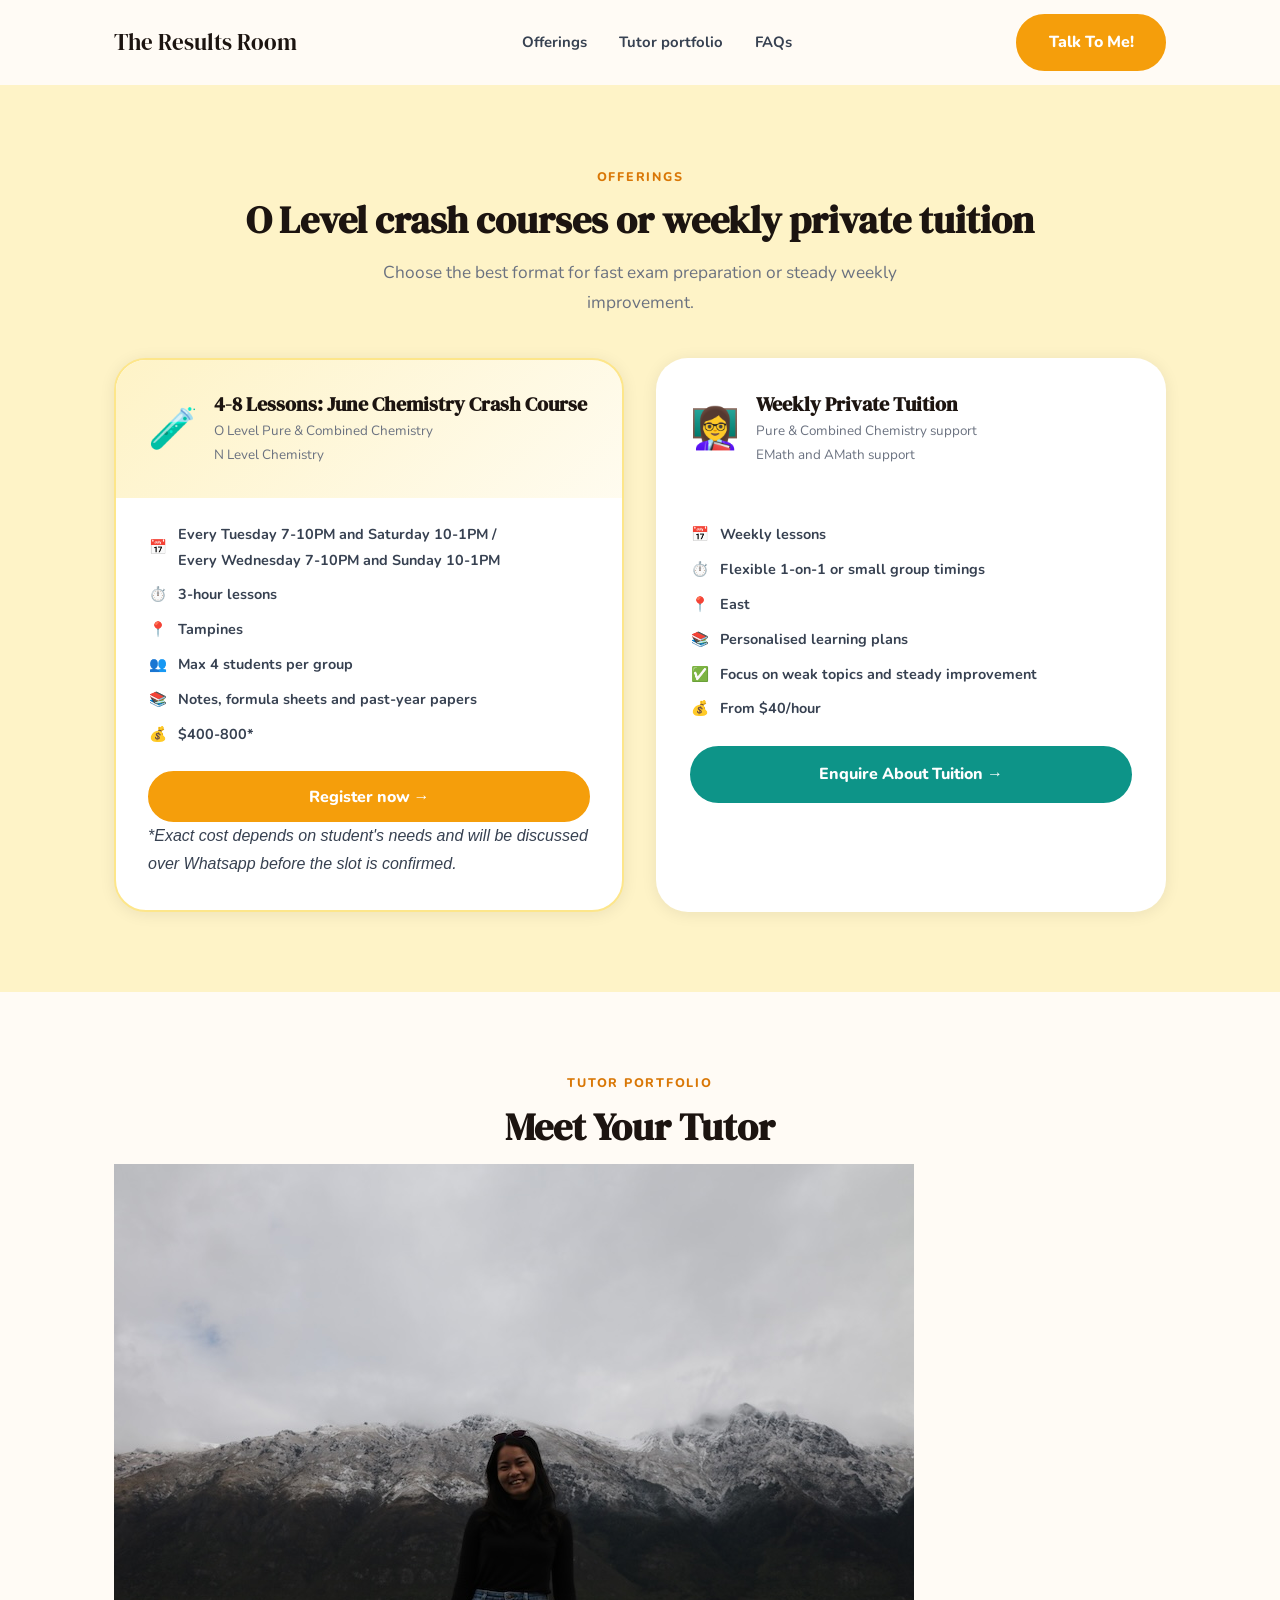
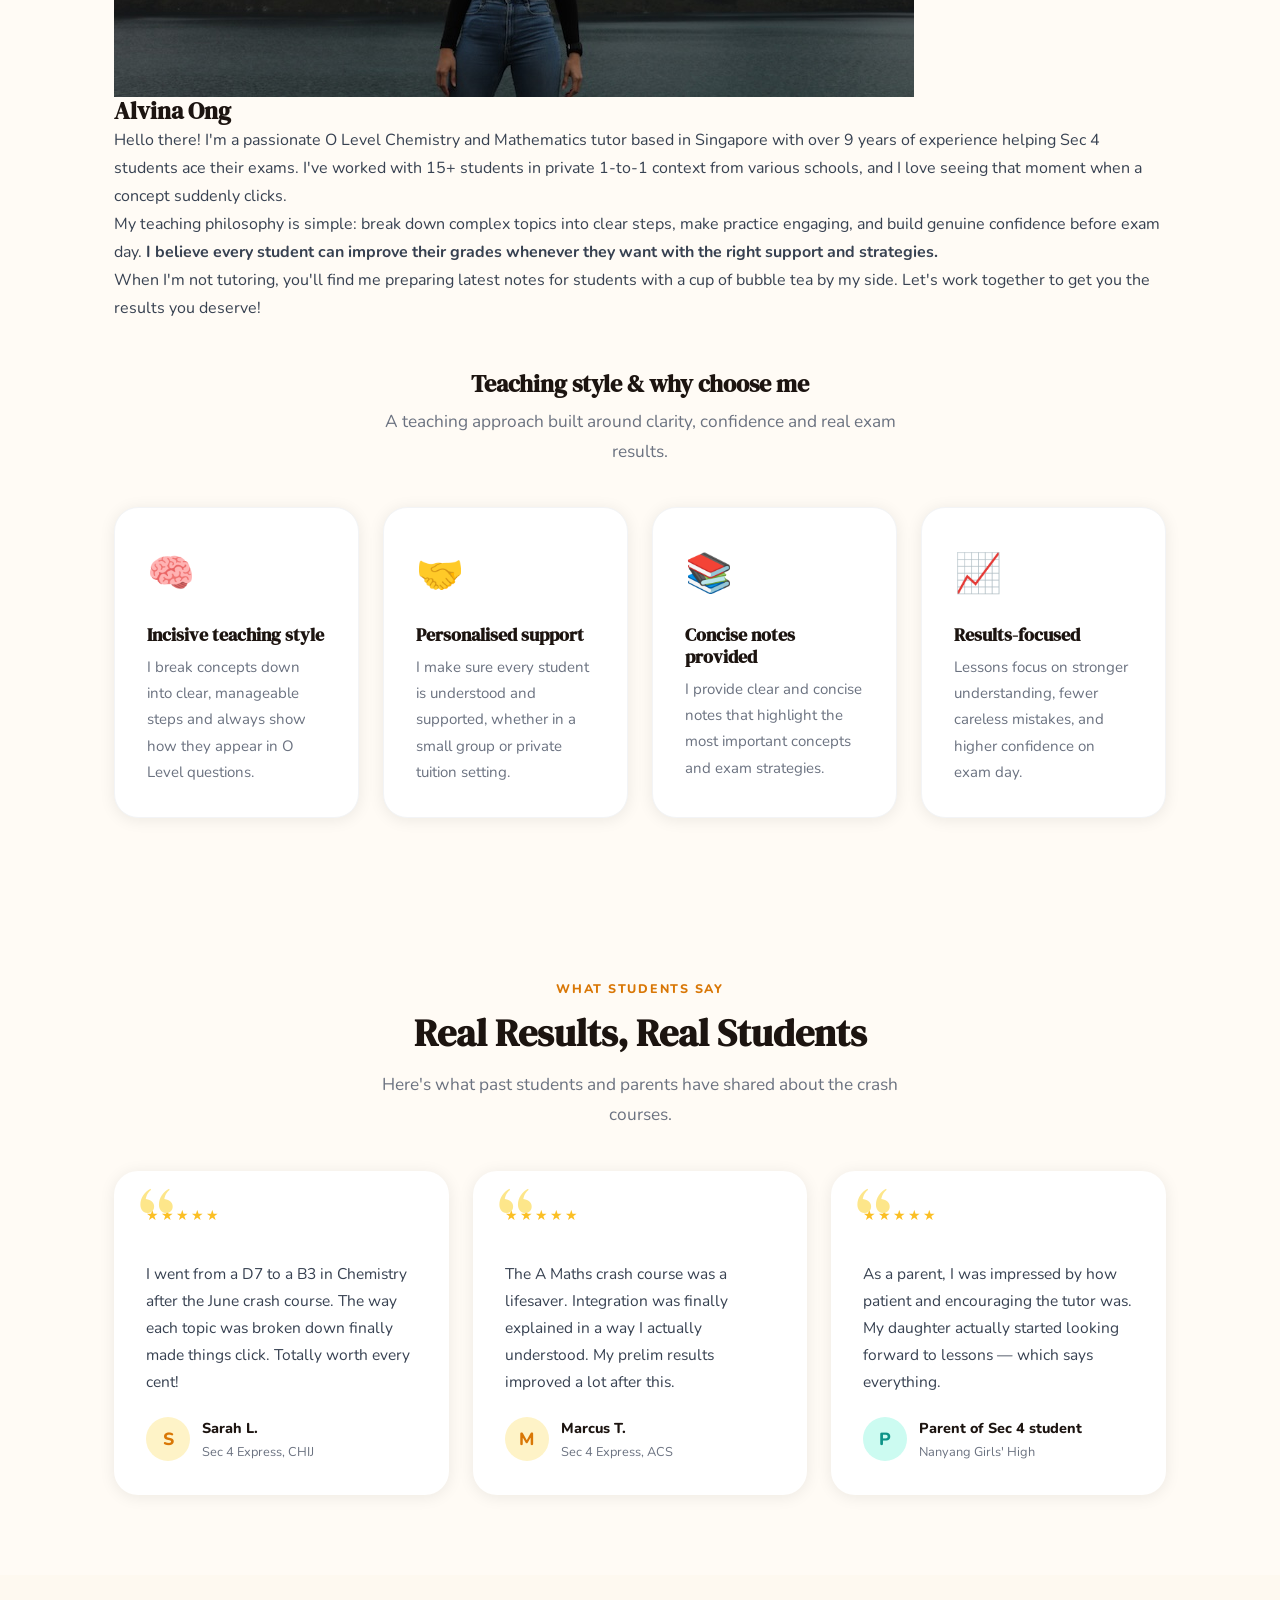
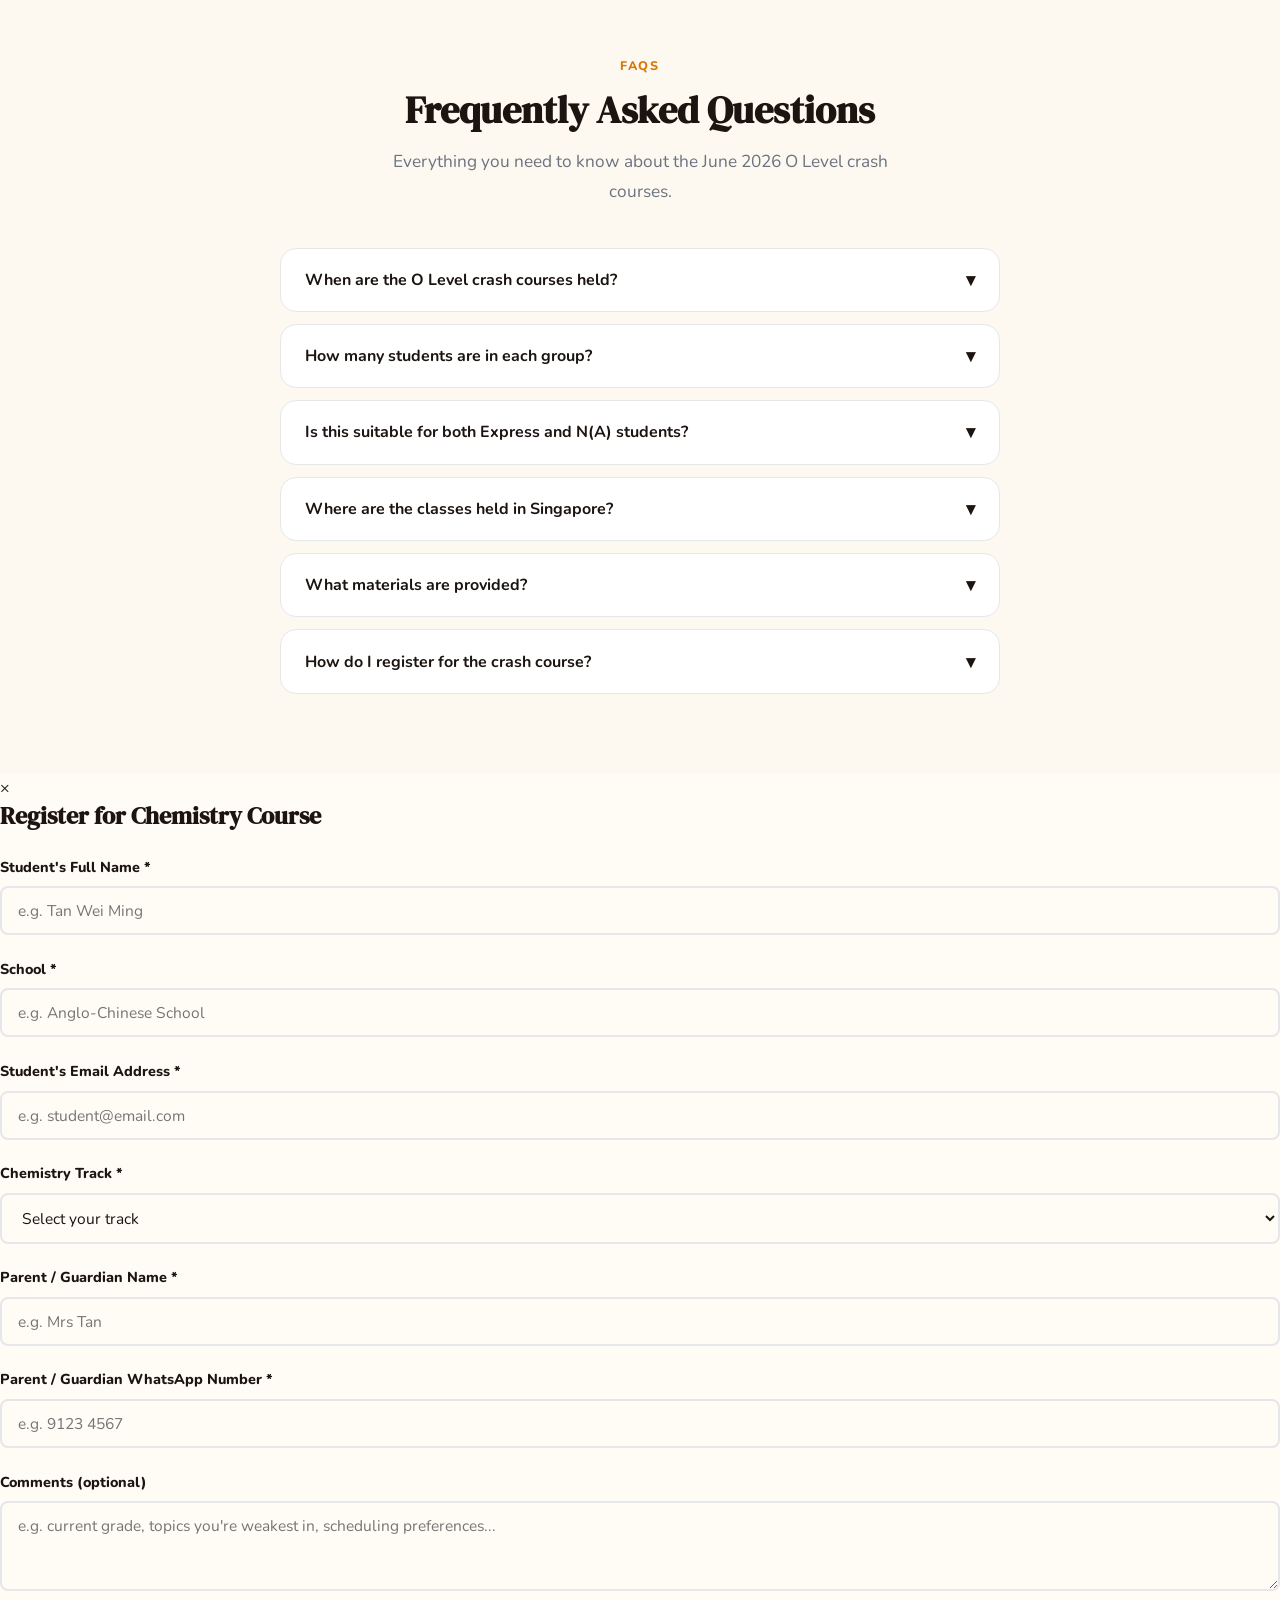
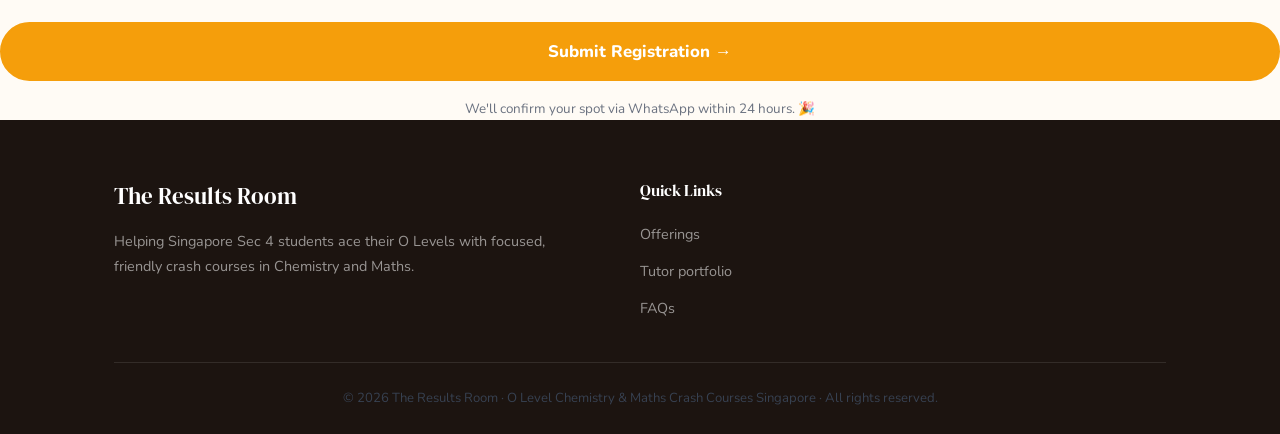
==== commit b6c57df0: "Modified index.html to contain all info as an one-pager website" ====
--- a/index.html
+++ b/index.html
@@ -5,20 +5,21 @@
   <meta name="viewport" content="width=device-width, initial-scale=1.0" />
 
   <!-- ═══════════ PRIMARY SEO ═══════════ -->
-  <title>O Level Chemistry &amp; Maths Crash Courses | June 2026 Singapore</title>
+  <title>The Results Room Singapore</title>
+  <link rel="icon" type="image/x-icon" href="me.JPG">
   <meta name="description" content="Intensive O Level Chemistry and Maths crash courses in Singapore this June 2026 school holidays. Small groups of max 8, experienced tutor, proven results. Sec 4 Express &amp; N(A). Register today — spots are limited!" />
   <meta name="keywords" content="O level chemistry crash course Singapore, O level maths crash course Singapore, June holiday tuition Singapore 2026, sec 4 crash course, O level tuition Singapore, holiday programme sec 4, O level intensive course, A maths E maths crash course, pure chemistry combined chemistry tuition" />
-  <meta name="author" content="YourTutor Singapore" />
+  <meta name="author" content="The Results Room Singapore" />
   <link rel="canonical" href="https://yourtutor.github.io/" />
 
   <!-- ═══════════ OPEN GRAPH ═══════════ -->
   <meta property="og:type"        content="website" />
-  <meta property="og:title"       content="O Level Chemistry &amp; Maths Crash Courses | June 2026 Singapore" />
-  <meta property="og:description" content="Intensive O Level crash courses this June holidays. Small groups, friendly tutor. Chemistry &amp; Maths. Limited spots!" />
+  <meta property="og:title"       content="The Results Room Singapore" />
+  <meta property="og:description" content="Intensive O Level Chemistry and Maths crash courses in Singapore this June 2026 school holidays. Small groups of max 8, experienced tutor, proven results. Sec 4 Express &amp; N(A). Register today — spots are limited!" />
   <meta property="og:url"         content="https://yourtutor.github.io/" />
   <meta property="og:image"       content="https://yourtutor.github.io/og-image.png" />
   <meta property="og:locale"      content="en_SG" />
-  <meta property="og:site_name"   content="YourTutor Singapore" />
+  <meta property="og:site_name"   content="The Results Room Singapore" />
 
   <!-- ═══════════ TWITTER ═══════════ -->
   <meta name="twitter:card"        content="summary_large_image" />
@@ -38,7 +39,7 @@
   {
     "@context": "https://schema.org",
     "@type": "EducationalOrganization",
-    "name": "YourTutor Singapore",
+    "name": "The Results Room Singapore",
     "url": "https://yourtutor.github.io",
     "description": "Specialised O Level Chemistry and Mathematics crash courses in Singapore during the June school holidays. Small groups, experienced tutor, exam-focused teaching.",
     "address": {
@@ -55,7 +56,7 @@
           "name": "O Level Chemistry Crash Course June 2026 Singapore",
           "description": "Intensive crash course covering the full O Level Pure and Combined Chemistry syllabus. Small groups, exam-focused practice.",
           "url": "https://yourtutor.github.io/chemistry.html",
-          "provider": { "@type": "EducationalOrganization", "name": "YourTutor Singapore" },
+          "provider": { "@type": "EducationalOrganization", "name": "The Results Room Singapore" },
           "educationalLevel": "Secondary 4",
           "inLanguage": "en-SG"
         },
@@ -64,7 +65,7 @@
           "name": "O Level Mathematics Crash Course June 2026 Singapore",
           "description": "Intensive crash course covering E Maths and A Maths for O Level. Small groups, past-year paper practice.",
           "url": "https://yourtutor.github.io/maths.html",
-          "provider": { "@type": "EducationalOrganization", "name": "YourTutor Singapore" },
+          "provider": { "@type": "EducationalOrganization", "name": "The Results Room Singapore" },
           "educationalLevel": "Secondary 4",
           "inLanguage": "en-SG"
         }
@@ -119,162 +120,127 @@
   <!-- ═══════════ NAVIGATION ═══════════ -->
   <nav class="nav" aria-label="Main navigation">
     <div class="container nav__inner">
-      <a href="index.html" class="nav__logo" aria-label="YourTutor — Home">Your<span>Tutor</span></a>
+      <a href="index.html" class="nav__logo" aria-label="The Results Room — Home">The Results Room</a>
       <button class="nav__toggle" aria-label="Toggle navigation menu" onclick="toggleNav()">
         <span></span><span></span><span></span>
       </button>
       <ul class="nav__links" id="navLinks" role="list">
-        <li><a href="index.html" class="active" aria-current="page">Home</a></li>
-        <li><a href="about.html">About Me</a></li>
-        <li><a href="chemistry.html">Chemistry Course</a></li>
-        <li><a href="maths.html">Maths Course</a></li>
+        <li><a href="#offerings">Offerings</a></li>
+        <li><a href="#portfolio">Tutor portfolio</a></li>
+        <li><a href="#faq">FAQs</a></li>
       </ul>
       <div class="nav__cta">
-        <a href="chemistry.html#register" class="btn btn-primary">Register Now</a>
+        <a href="https://wa.me/6592956807?text=I'm%20inquiring%20about%20what%20suits%20me%20best%20in%20The%20Results%20Room" class="btn btn-primary">Talk To Me!</a>
       </div>
     </div>
   </nav>
 
   <main>
 
-    <!-- ═══════════ HERO ═══════════ -->
-    <section class="hero" aria-labelledby="hero-heading">
-      <div class="container hero__inner">
-        <div class="hero__content">
-          <div class="hero__badge">🗓️ June 2026 School Holidays &nbsp;·&nbsp; Singapore</div>
-          <h1 class="hero__title" id="hero-heading">
-            Ace Your O Levels<br>
-            This <em>June Holidays</em>
-          </h1>
-          <p class="hero__desc">
-            Intensive, small-group crash courses for O Level Chemistry and Mathematics.
-            Build confidence, master exam techniques, and walk into your O Levels ready to score.
-          </p>
-          <div class="hero__actions">
-            <a href="chemistry.html" class="btn btn-primary btn-lg">🧪 Chemistry Course</a>
-            <a href="maths.html" class="btn btn-outline btn-lg">📐 Maths Course</a>
-          </div>
-        </div>
-        <div class="hero__visual" aria-hidden="true">
-          <div class="hero__card-stack">
-            <div class="hero__card hero__card--chem">
-              <div class="hero__card-icon">🧪</div>
-              <h3>O Level Chemistry</h3>
-              <p>Pure &amp; Combined · Full syllabus</p>
-            </div>
-            <div class="hero__card hero__card--maths">
-              <div class="hero__card-icon">📐</div>
-              <h3>O Level Maths</h3>
-              <p>E Maths &amp; A Maths · Exam-focused</p>
-            </div>
-          </div>
-        </div>
-      </div>
-    </section>
-
-    <!-- ═══════════ STATS BAR ═══════════ -->
-    <div class="stats-bar" aria-label="Course highlights">
-      <div class="container stats-bar__inner">
-        <div class="stat-item">
-          <span class="stat-item__number">8</span>
-          <span class="stat-item__label">Max students per group</span>
-        </div>
-        <div class="stat-item">
-          <span class="stat-item__number">100+</span>
-          <span class="stat-item__label">Students helped</span>
-        </div>
-        <div class="stat-item">
-          <span class="stat-item__number">5★</span>
-          <span class="stat-item__label">Average parent rating</span>
-        </div>
-        <div class="stat-item">
-          <span class="stat-item__number">2</span>
-          <span class="stat-item__label">Subjects offered</span>
-        </div>
-      </div>
-    </div>
-
-    <!-- ═══════════ WHY CHOOSE US ═══════════ -->
-    <section class="section" aria-labelledby="why-heading">
+
+    <section class="section section--amber" id="offerings" aria-labelledby="courses-heading">
       <div class="container">
         <div class="text-center">
-          <span class="section-label">Why choose us</span>
-          <h2 class="section-title" id="why-heading">Learning That Actually Works</h2>
-          <p class="section-subtitle">We know how stressful O Levels can be. Our crash courses are designed to calm nerves, build real understanding, and sharpen exam skills — fast.</p>
-        </div>
-        <div class="cards-grid">
-          <div class="card fade-in">
-            <div class="card__icon">👥</div>
-            <h3 class="card__title">Small Groups (Max 8)</h3>
-            <p class="card__desc">No more being lost in a crowd. Every question gets answered and we move at a pace that works for everyone in the room.</p>
-          </div>
-          <div class="card fade-in">
-            <div class="card__icon">🎯</div>
-            <h3 class="card__title">Exam-Focused Techniques</h3>
-            <p class="card__desc">We teach exactly what examiners look for — command words, mark allocation tricks, and the most common mistakes to avoid.</p>
-          </div>
-          <div class="card fade-in">
-            <div class="card__icon">📋</div>
-            <h3 class="card__title">Full Syllabus Coverage</h3>
-            <p class="card__desc">Every key topic in the MOE O Level syllabus, structured so nothing is missed before your actual exams.</p>
-          </div>
-          <div class="card fade-in">
-            <div class="card__icon">💬</div>
-            <h3 class="card__title">Friendly &amp; Patient Tutor</h3>
-            <p class="card__desc">No judgement, no intimidating lectures. A safe space where students feel comfortable asking "dumb questions" — because there are none.</p>
-          </div>
-        </div>
-      </div>
-    </section>
-
-    <!-- ═══════════ COURSES OVERVIEW ═══════════ -->
-    <section class="section section--amber" aria-labelledby="courses-heading">
-      <div class="container">
-        <div class="text-center">
-          <span class="section-label">Our courses</span>
-          <h2 class="section-title" id="courses-heading">Pick Your June Holiday Crash Course</h2>
-          <p class="section-subtitle">Two focused crash courses — each designed to give you the biggest possible improvement in the shortest time.</p>
+          <span class="section-label">Offerings</span>
+          <h2 class="section-title" id="courses-heading">O Level crash courses or weekly private tuition</h2>
+          <p class="section-subtitle">Choose the best format for fast exam preparation or steady weekly improvement.</p>
         </div>
         <div class="course-cards">
           <article class="course-card course-card--chem">
             <div class="course-card__header">
               <div class="course-card__emoji">🧪</div>
               <div>
-                <h3>O Level Chemistry</h3>
-                <p>Pure &amp; Combined Chemistry</p>
+                <h3>4-8 Lessons: June Chemistry Crash Course</h3>
+                <p>O Level Pure &amp; Combined Chemistry<br>N Level Chemistry</p>
               </div>
             </div>
             <div class="course-card__body">
               <div class="course-card__details">
-                <div class="detail-row"><span>📅</span><span>June 2026 School Holidays</span></div>
-                <div class="detail-row"><span>⏱️</span><span>3 hours per session</span></div>
-                <div class="detail-row"><span>👥</span><span>Max 8 students per group</span></div>
-                <div class="detail-row"><span>📍</span><span>Singapore (MRT-accessible)</span></div>
-                <div class="detail-row"><span>📚</span><span>Notes &amp; past papers included</span></div>
-              </div>
-              <a href="chemistry.html" class="btn btn-primary" style="width:100%;">View Chemistry Course →</a>
+                <div class="detail-row"><span>📅</span><span>Every Tuesday 7-10PM and Saturday 10-1PM /<br>Every Wednesday 7-10PM and Sunday 10-1PM</span></div>
+                <div class="detail-row"><span>⏱️</span><span>3-hour lessons</span></div>
+                <div class="detail-row"><span>📍</span><span>Tampines</span></div>
+                <div class="detail-row"><span>👥</span><span>Max 4 students per group</span></div>
+                <div class="detail-row"><span>📚</span><span>Notes, formula sheets and past-year papers</span></div>
+                <div class="detail-row"><span>💰</span><span>$400-800*</span></div>
+              </div>
+              <button onclick="openModal()" class="btn btn-primary" style="width:100%;">Register now →</button>
+              <p><i>*Exact cost depends on student's needs and will be discussed over Whatsapp before the slot is confirmed.</i></p>
             </div>
           </article>
 
-          <article class="course-card course-card--maths">
+          <article class="course-card course-card--private">
             <div class="course-card__header">
-              <div class="course-card__emoji">📐</div>
+              <div class="course-card__emoji">👩‍🏫</div>
               <div>
-                <h3>O Level Mathematics</h3>
-                <p>Elementary &amp; Additional Maths</p>
+                <h3>Weekly Private Tuition</h3>
+                <p>Pure & Combined Chemistry support<br>EMath and AMath support</p>
               </div>
             </div>
             <div class="course-card__body">
               <div class="course-card__details">
-                <div class="detail-row"><span>📅</span><span>June 2026 School Holidays</span></div>
-                <div class="detail-row"><span>⏱️</span><span>3 hours per session</span></div>
-                <div class="detail-row"><span>👥</span><span>Max 8 students per group</span></div>
-                <div class="detail-row"><span>📍</span><span>Singapore (MRT-accessible)</span></div>
-                <div class="detail-row"><span>📚</span><span>Notes &amp; past papers included</span></div>
-              </div>
-              <a href="maths.html" class="btn btn-teal" style="width:100%;">View Maths Course →</a>
+                <div class="detail-row"><span>📅</span><span>Weekly lessons</span></div>
+                <div class="detail-row"><span>⏱️</span><span>Flexible 1-on-1 or small group timings</span></div>
+                <div class="detail-row"><span>📍</span><span>East</span></div>
+                <div class="detail-row"><span>📚</span><span>Personalised learning plans</span></div>
+                <div class="detail-row"><span>✅</span><span>Focus on weak topics and steady improvement</span></div>
+                <div class="detail-row"><span>💰</span><span>From $40/hour</span></div>
+              </div>
+              <a href="https://wa.me/6592956807?text=I'm%20inquiring%20about%20weekly%20private%20tuition%20in%20The%20Results%20Room" class="btn btn-teal" style="width:100%;">Enquire About Tuition →</a>
             </div>
           </article>
+        </div>
+      </div>
+    </section>
+
+    <!-- ═══════════ TUTOR PORTFOLIO ═══════════ -->
+    <section class="section" id="portfolio" aria-labelledby="portfolio-heading">
+      <div class="container">
+        <div class="text-center">
+          <span class="section-label">Tutor portfolio</span>
+          <h2 class="section-title" id="portfolio-heading">Meet Your Tutor</h2>
+        </div>
+
+        <!-- ═══════════ TUTOR INTRO ═══════════ -->
+        <div class="tutor-intro">
+          <div class="tutor-intro__photo">
+            <img src="me.jpg" alt="Your name, O Level Chemistry and Maths tutor" />
+          </div>
+          <div class="tutor-intro__text">
+            <h3>Alvina Ong</h3>
+            <p>Hello there! I'm a passionate O Level Chemistry and Mathematics tutor based in Singapore with over 9 years of experience helping Sec 4 students ace their exams. I've worked with 15+ students in private 1-to-1 context from various schools, and I love seeing that moment when a concept suddenly clicks.</p>
+            <p>My teaching philosophy is simple: break down complex topics into clear steps, make practice engaging, and build genuine confidence before exam day. <b>I believe every student can improve their grades whenever they want with the right support and strategies.</b></p>
+            <p>When I'm not tutoring, you'll find me preparing latest notes for students with a cup of bubble tea by my side. Let's work together to get you the results you deserve!</p>
+          </div>
+        </div>
+
+        <!-- ═══════════ TEACHING STYLE ═══════════ -->
+        <div style="margin-top: 3rem;">
+          <div class="text-center">
+            <h3 style="font-size: 1.5rem; margin-bottom: 0.5rem;">Teaching style & why choose me</h3>
+            <p class="section-subtitle">A teaching approach built around clarity, confidence and real exam results.</p>
+          </div>
+          <div class="cards-grid">
+            <div class="card fade-in">
+              <div class="card__icon">🧠</div>
+              <h3 class="card__title">Incisive teaching style</h3>
+              <p class="card__desc">I break concepts down into clear, manageable steps and always show how they appear in O Level questions.</p>
+            </div>
+            <div class="card fade-in">
+              <div class="card__icon">🤝</div>
+              <h3 class="card__title">Personalised support</h3>
+              <p class="card__desc">I make sure every student is understood and supported, whether in a small group or private tuition setting.</p>
+            </div>
+            <div class="card fade-in">
+              <div class="card__icon">📚</div>
+              <h3 class="card__title">Concise notes provided</h3>
+              <p class="card__desc">I provide clear and concise notes that highlight the most important concepts and exam strategies.</p>
+            </div>
+            <div class="card fade-in">
+              <div class="card__icon">📈</div>
+              <h3 class="card__title">Results-focused</h3>
+              <p class="card__desc">Lessons focus on stronger understanding, fewer careless mistakes, and higher confidence on exam day.</p>
+            </div>
+          </div>
         </div>
       </div>
     </section>
@@ -399,46 +365,74 @@
       </div>
     </section>
 
-    <!-- ═══════════ CTA BANNER ═══════════ -->
-    <section class="cta-banner" aria-label="Register call to action">
-      <div class="container">
-        <h2>Spots Are Limited — Don't Miss Out</h2>
-        <p>Only 8 students per group. Once they're filled, registration closes.</p>
-        <div class="btn-group">
-          <a href="chemistry.html#register" class="btn btn-primary btn-lg">Register for Chemistry 🧪</a>
-          <a href="maths.html#register" class="btn btn-ghost-white btn-lg">Register for Maths 📐</a>
-        </div>
-      </div>
-    </section>
-
   </main>
+
+  <!-- ═══════════ MODAL ═══════════ -->
+  <div id="modal" class="modal">
+    <div class="modal-content">
+      <span class="close" onclick="closeModal()">&times;</span>
+      <h2 style="margin-bottom:1.5rem; font-size:1.5rem;">Register for Chemistry Course</h2>
+      <form action="https://formspree.io/f/YOUR_FORM_ID" method="POST" aria-label="Chemistry course registration form">
+        <div class="form-group">
+          <label for="student-name">Student's Full Name *</label>
+          <input type="text" id="student-name" name="student_name" placeholder="e.g. Tan Wei Ming" required autocomplete="name" />
+        </div>
+        <div class="form-group">
+          <label for="school">School *</label>
+          <input type="text" id="school" name="school" placeholder="e.g. Anglo-Chinese School" required />
+        </div>
+        <div class="form-group">
+          <label for="email">Student's Email Address *</label>
+          <input type="email" id="email" name="email" placeholder="e.g. student@email.com" required autocomplete="email" />
+        </div>
+        <div class="form-group">
+          <label for="track">Chemistry Track *</label>
+          <select id="track" name="track" required>
+            <option value="" disabled selected>Select your track</option>
+            <option value="Pure Chemistry (5073)">Pure Chemistry (5073) — Express</option>
+            <option value="Combined Science Chemistry (5124) — Express">Combined Science Chemistry (5124) — Express</option>
+            <option value="Combined Science Chemistry — N(A)">Combined Science Chemistry — Normal Academic</option>
+          </select>
+        </div>
+        <div class="form-group">
+          <label for="parent-name">Parent / Guardian Name *</label>
+          <input type="text" id="parent-name" name="parent_name" placeholder="e.g. Mrs Tan" required />
+        </div>
+        <div class="form-group">
+          <label for="phone">Parent / Guardian WhatsApp Number *</label>
+          <input type="tel" id="phone" name="phone" placeholder="e.g. 9123 4567" required autocomplete="tel" />
+        </div>
+        <div class="form-group">
+          <label for="message">Comments (optional)</label>
+          <textarea id="message" name="message" placeholder="e.g. current grade, topics you're weakest in, scheduling preferences..."></textarea>
+        </div>
+        <button type="submit" class="btn btn-primary" style="width:100%; font-size:1.05rem; padding:1rem;">
+          Submit Registration →
+        </button>
+        <p style="font-size:0.84rem; color:var(--gray-500); text-align:center; margin-top:1rem;">We'll confirm your spot via WhatsApp within 24 hours. 🎉</p>
+      </form>
+    </div>
+  </div>
 
   <!-- ═══════════ FOOTER ═══════════ -->
   <footer class="footer" aria-label="Site footer">
     <div class="container">
       <div class="footer__inner">
         <div class="footer__brand">
-          <a href="index.html" class="nav__logo">Your<span>Tutor</span></a>
+          <a href="index.html" class="nav__logo">The Results Room</a>
           <p>Helping Singapore Sec 4 students ace their O Levels with focused, friendly crash courses in Chemistry and Maths.</p>
         </div>
         <div>
-          <p class="footer__heading">Courses</p>
+          <p class="footer__heading">Quick Links</p>
           <ul class="footer__links">
-            <li><a href="chemistry.html">O Level Chemistry</a></li>
-            <li><a href="maths.html">O Level Maths</a></li>
+            <li><a href="#offerings">Offerings</a></li>
+            <li><a href="#portfolio">Tutor portfolio</a></li>
+            <li><a href="#faq">FAQs</a></li>
           </ul>
         </div>
-        <div>
-          <p class="footer__heading">More</p>
-          <ul class="footer__links">
-            <li><a href="about.html">About Me</a></li>
-            <li><a href="index.html#faq">FAQs</a></li>
-            <li><a href="mailto:hello@yourtutor.com">Contact Us</a></li>
-          </ul>
-        </div>
       </div>
       <div class="footer__bottom">
-        <p>© 2026 YourTutor · O Level Chemistry &amp; Maths Crash Courses Singapore · All rights reserved.</p>
+        <p>© 2026 The Results Room · O Level Chemistry &amp; Maths Crash Courses Singapore · All rights reserved.</p>
       </div>
     </div>
   </footer>
@@ -467,6 +461,21 @@
       entries.forEach(e => { if (e.isIntersecting) e.target.classList.add('visible'); });
     }, { threshold: 0.12 });
     document.querySelectorAll('.fade-in').forEach(el => observer.observe(el));
+
+    // Modal functions
+    function openModal() {
+      document.getElementById('modal').style.display = 'block';
+    }
+    function closeModal() {
+      document.getElementById('modal').style.display = 'none';
+    }
+    // Close modal when clicking outside
+    window.onclick = function(event) {
+      const modal = document.getElementById('modal');
+      if (event.target == modal) {
+        modal.style.display = 'none';
+      }
+    }
   </script>
 </body>
 </html>
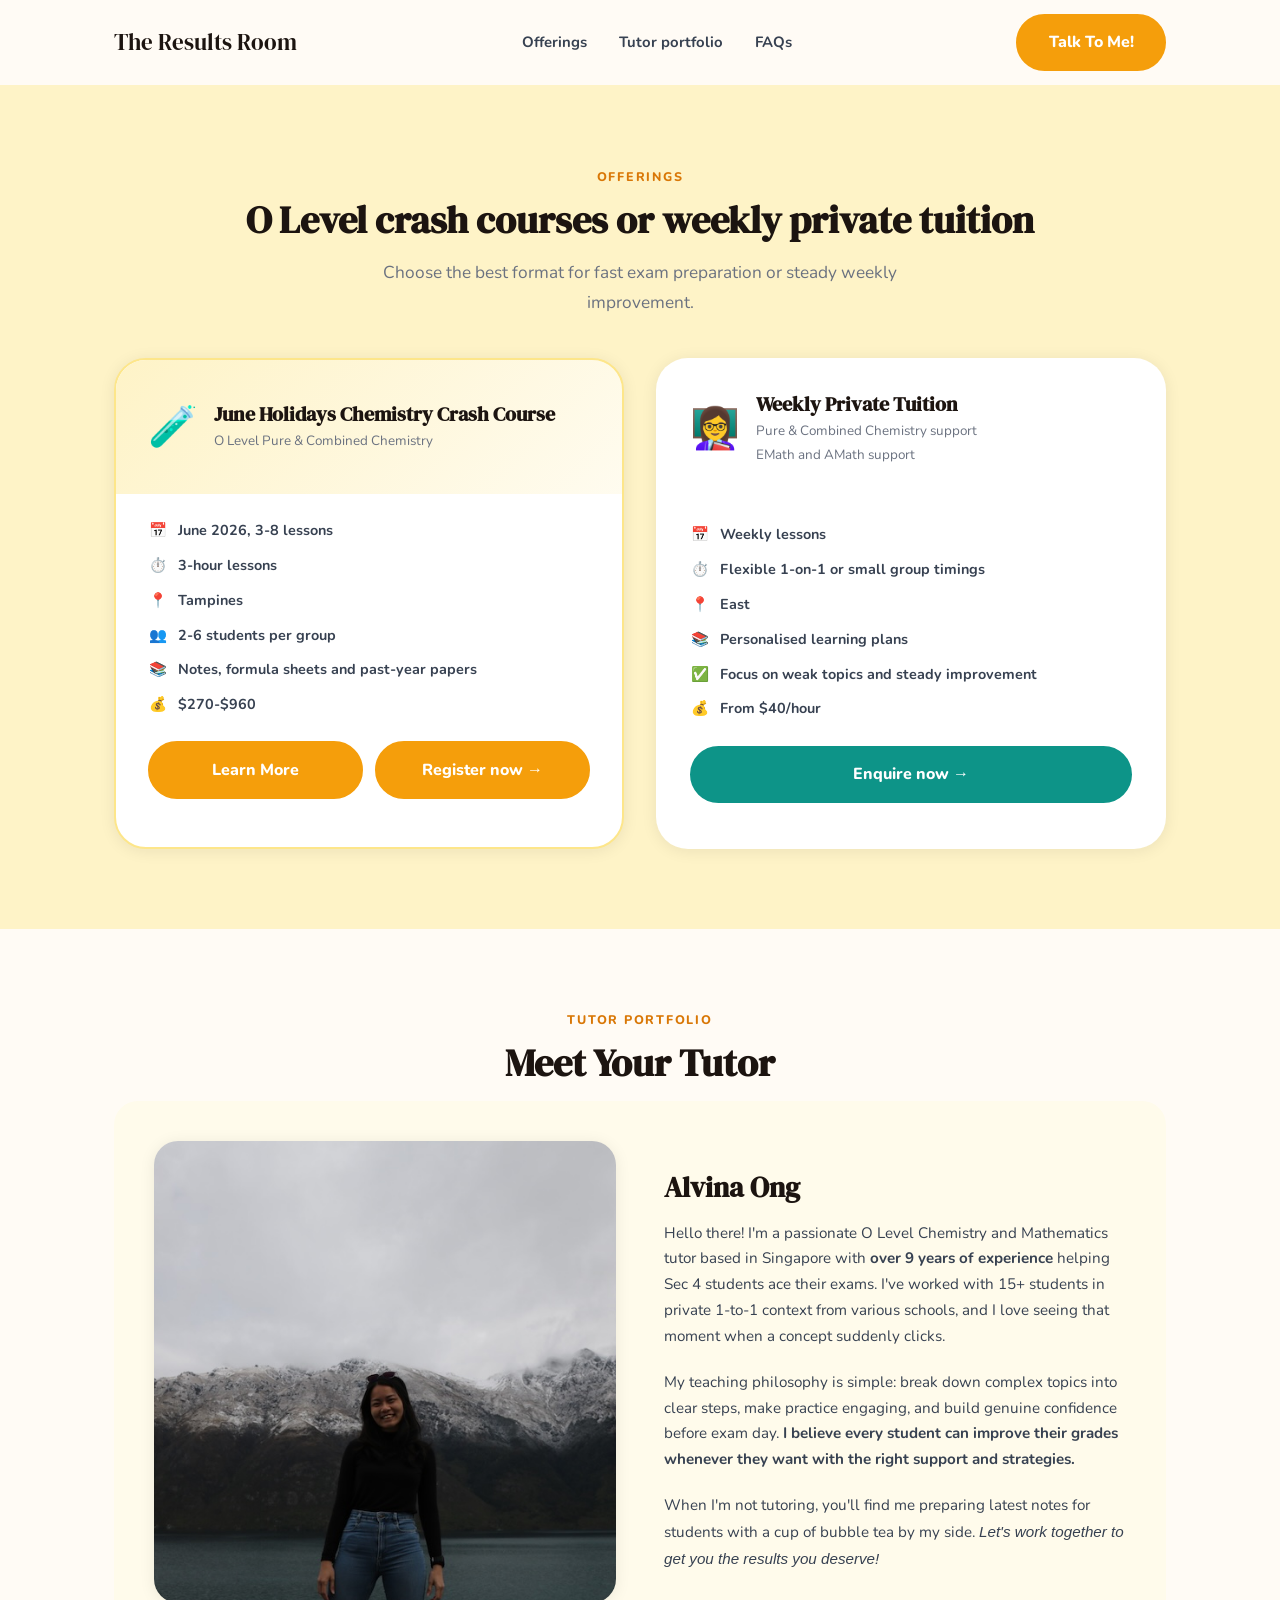
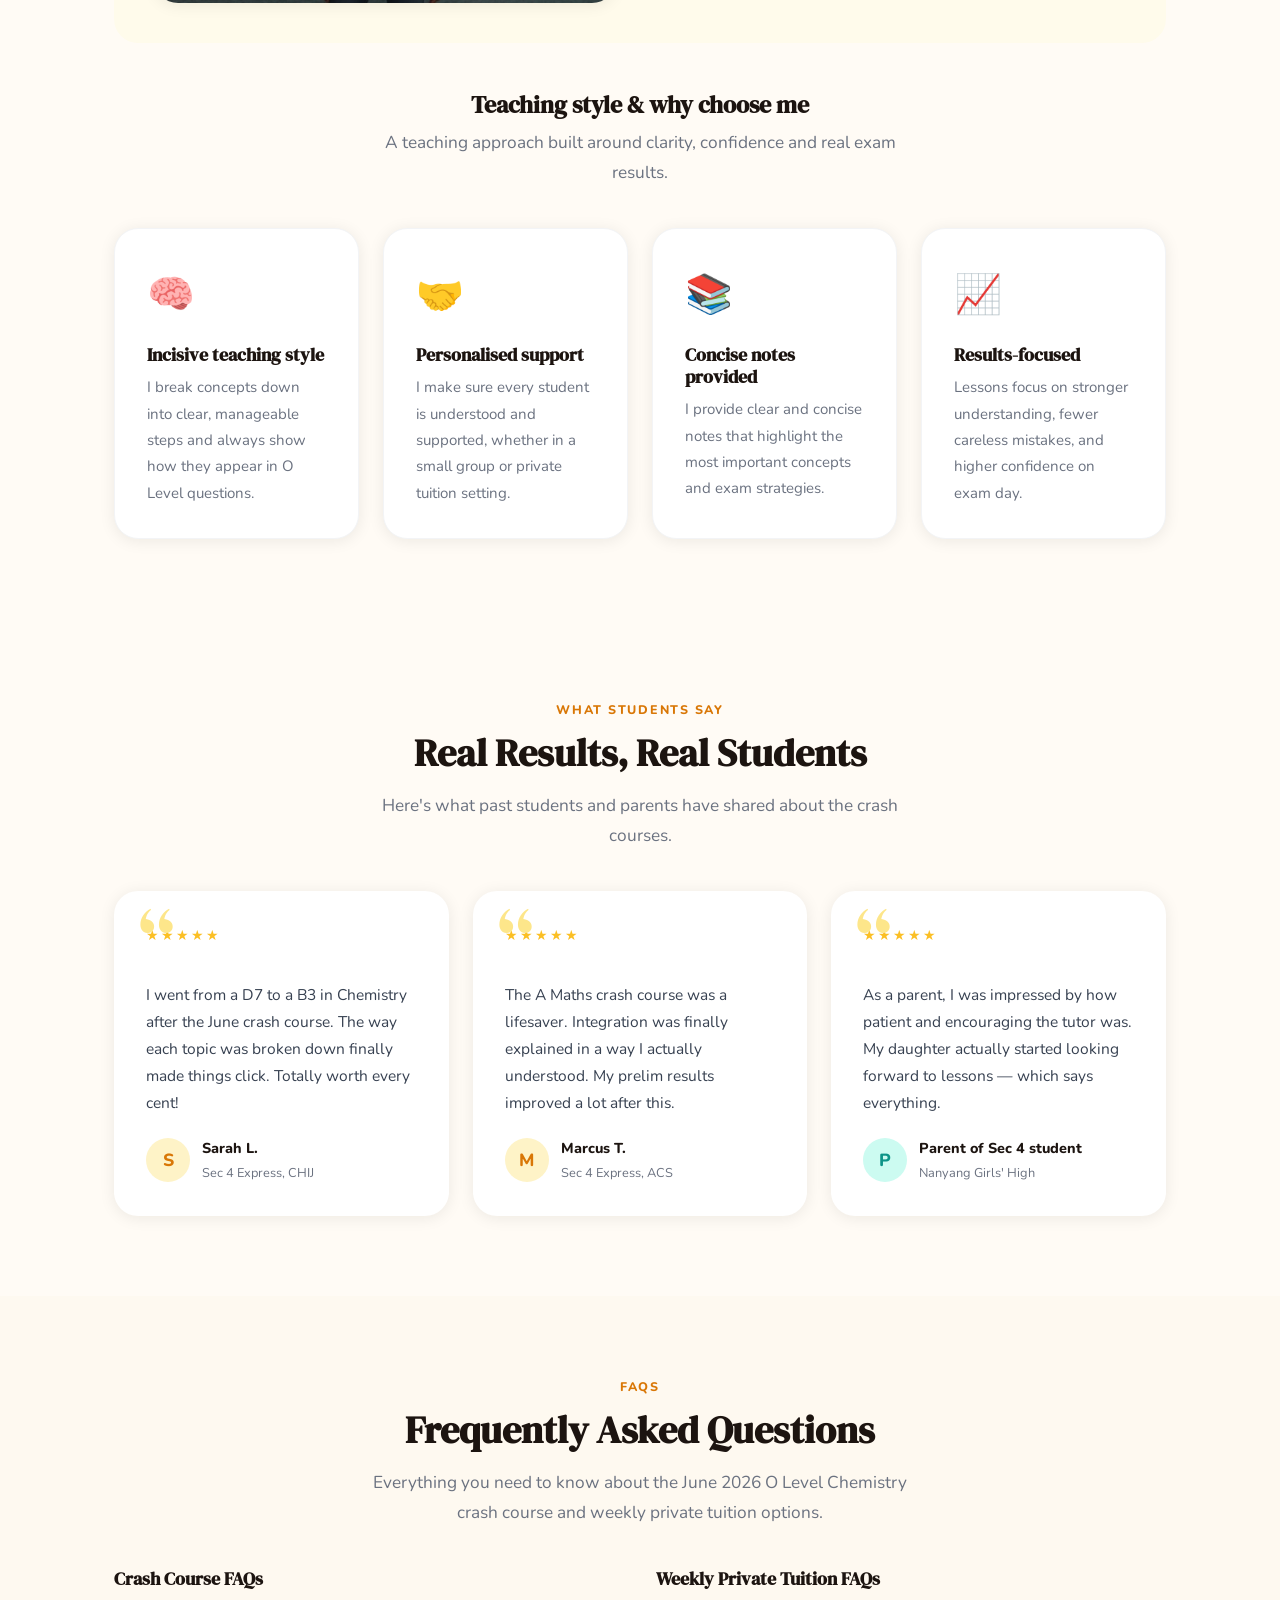
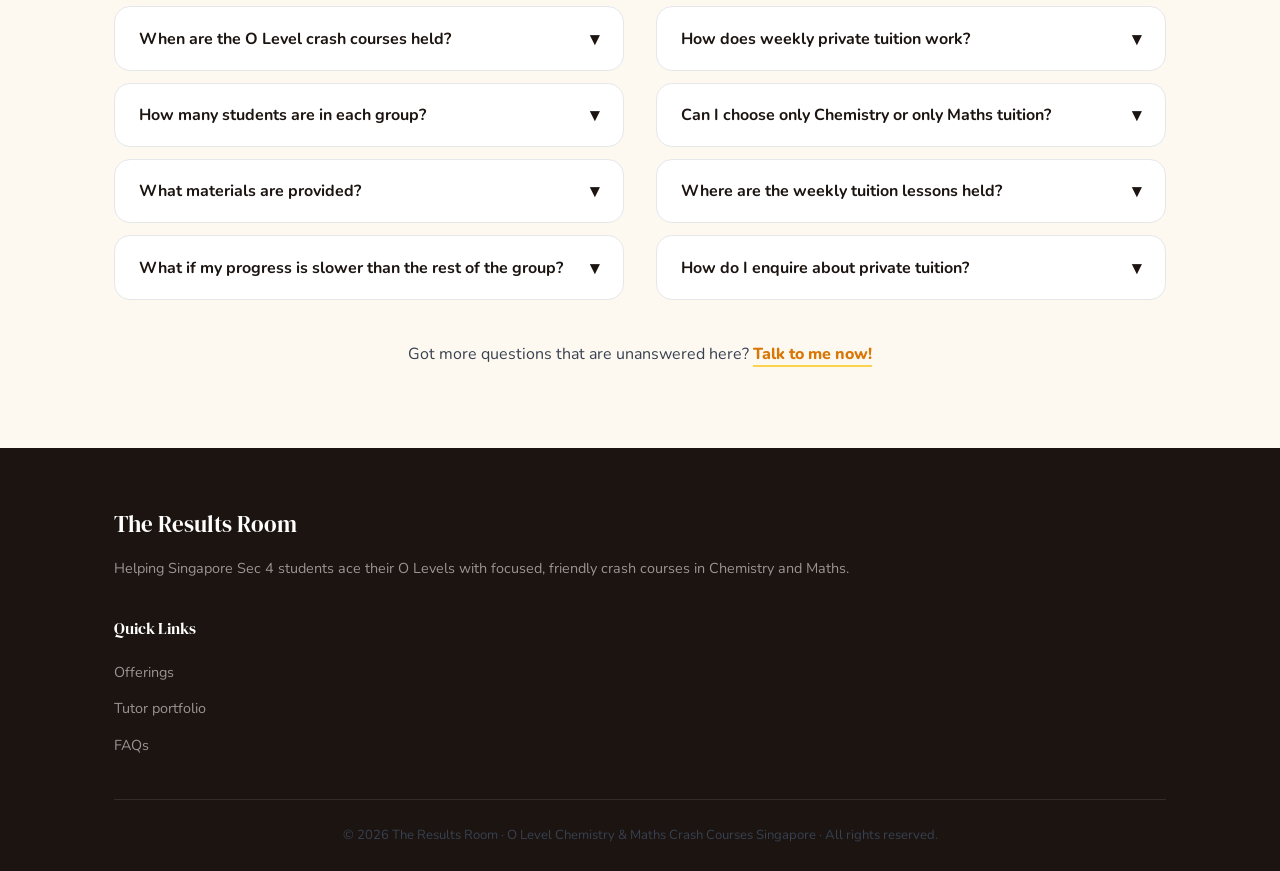
==== commit 000df4d4: "Reformated FAQ section to separate crash course and weekly private tuition questions, and added refe" ====
--- a/index.html
+++ b/index.html
@@ -150,21 +150,23 @@
             <div class="course-card__header">
               <div class="course-card__emoji">🧪</div>
               <div>
-                <h3>4-8 Lessons: June Chemistry Crash Course</h3>
-                <p>O Level Pure &amp; Combined Chemistry<br>N Level Chemistry</p>
+                <h3>June Holidays Chemistry Crash Course</h3>
+                <p>O Level Pure &amp; Combined Chemistry</p>
               </div>
             </div>
             <div class="course-card__body">
               <div class="course-card__details">
-                <div class="detail-row"><span>📅</span><span>Every Tuesday 7-10PM and Saturday 10-1PM /<br>Every Wednesday 7-10PM and Sunday 10-1PM</span></div>
+                <div class="detail-row"><span>📅</span><span>June 2026, 3-8 lessons</span></div>
                 <div class="detail-row"><span>⏱️</span><span>3-hour lessons</span></div>
                 <div class="detail-row"><span>📍</span><span>Tampines</span></div>
-                <div class="detail-row"><span>👥</span><span>Max 4 students per group</span></div>
+                <div class="detail-row"><span>👥</span><span>2-6 students per group</span></div>
                 <div class="detail-row"><span>📚</span><span>Notes, formula sheets and past-year papers</span></div>
-                <div class="detail-row"><span>💰</span><span>$400-800*</span></div>
-              </div>
-              <button onclick="openModal()" class="btn btn-primary" style="width:100%;">Register now →</button>
-              <p><i>*Exact cost depends on student's needs and will be discussed over Whatsapp before the slot is confirmed.</i></p>
+                <div class="detail-row"><span>💰</span><span>$270-$960</span></div>
+              </div>
+              <div style="display: flex; gap: 0.75rem; margin-bottom: 1rem;">
+                <a href="chemistry-packages.pdf" target="_blank" class="btn btn-primary" style="flex: 1;">Learn More</a>
+                <button onclick="openModal()" class="btn btn-primary" style="flex: 1;">Register now →</button>
+              </div>
             </div>
           </article>
 
@@ -185,7 +187,7 @@
                 <div class="detail-row"><span>✅</span><span>Focus on weak topics and steady improvement</span></div>
                 <div class="detail-row"><span>💰</span><span>From $40/hour</span></div>
               </div>
-              <a href="https://wa.me/6592956807?text=I'm%20inquiring%20about%20weekly%20private%20tuition%20in%20The%20Results%20Room" class="btn btn-teal" style="width:100%;">Enquire About Tuition →</a>
+              <a href="https://wa.me/6592956807?text=I'm%20inquiring%20about%20weekly%20private%20tuition%20in%20The%20Results%20Room" class="btn btn-teal" style="width:100%;">Enquire now →</a>
             </div>
           </article>
         </div>
@@ -207,9 +209,9 @@
           </div>
           <div class="tutor-intro__text">
             <h3>Alvina Ong</h3>
-            <p>Hello there! I'm a passionate O Level Chemistry and Mathematics tutor based in Singapore with over 9 years of experience helping Sec 4 students ace their exams. I've worked with 15+ students in private 1-to-1 context from various schools, and I love seeing that moment when a concept suddenly clicks.</p>
+            <p>Hello there! I'm a passionate O Level Chemistry and Mathematics tutor based in Singapore with <b>over 9 years of experience</b> helping Sec 4 students ace their exams. I've worked with 15+ students in private 1-to-1 context from various schools, and I love seeing that moment when a concept suddenly clicks.</p>
             <p>My teaching philosophy is simple: break down complex topics into clear steps, make practice engaging, and build genuine confidence before exam day. <b>I believe every student can improve their grades whenever they want with the right support and strategies.</b></p>
-            <p>When I'm not tutoring, you'll find me preparing latest notes for students with a cup of bubble tea by my side. Let's work together to get you the results you deserve!</p>
+            <p>When I'm not tutoring, you'll find me preparing latest notes for students with a cup of bubble tea by my side. <i>Let's work together to get you the results you deserve!</i></p>
           </div>
         </div>
 
@@ -297,70 +299,101 @@
         <div class="text-center">
           <span class="section-label">FAQs</span>
           <h2 class="section-title" id="faq-heading">Frequently Asked Questions</h2>
-          <p class="section-subtitle">Everything you need to know about the June 2026 O Level crash courses.</p>
-        </div>
-        <div class="faq-list" role="list">
-
-          <div class="faq-item" role="listitem">
-            <button class="faq-question" aria-expanded="false" onclick="toggleFaq(this)">
-              When are the O Level crash courses held?
-              <span class="faq-chevron" aria-hidden="true">▾</span>
-            </button>
-            <div class="faq-answer" role="region">
-              <p class="faq-answer-inner">The crash courses are held during the June 2026 school holidays in Singapore. Exact session dates for each subject are listed on the respective course pages.</p>
-            </div>
-          </div>
-
-          <div class="faq-item" role="listitem">
-            <button class="faq-question" aria-expanded="false" onclick="toggleFaq(this)">
-              How many students are in each group?
-              <span class="faq-chevron" aria-hidden="true">▾</span>
-            </button>
-            <div class="faq-answer" role="region">
-              <p class="faq-answer-inner">A maximum of 8 students per session. This ensures every student gets personalised attention and feels comfortable asking questions — no one gets left behind.</p>
-            </div>
-          </div>
-
-          <div class="faq-item" role="listitem">
-            <button class="faq-question" aria-expanded="false" onclick="toggleFaq(this)">
-              Is this suitable for both Express and N(A) students?
-              <span class="faq-chevron" aria-hidden="true">▾</span>
-            </button>
-            <div class="faq-answer" role="region">
-              <p class="faq-answer-inner">Yes! We offer sessions tailored to both O Level Express and Normal Academic students. Please check each course page for the specific tracks available and which one is right for you.</p>
-            </div>
-          </div>
-
-          <div class="faq-item" role="listitem">
-            <button class="faq-question" aria-expanded="false" onclick="toggleFaq(this)">
-              Where are the classes held in Singapore?
-              <span class="faq-chevron" aria-hidden="true">▾</span>
-            </button>
-            <div class="faq-answer" role="region">
-              <p class="faq-answer-inner">Classes are held at a venue in Singapore that is accessible via MRT. The exact location is shared with students upon successful registration.</p>
-            </div>
-          </div>
-
-          <div class="faq-item" role="listitem">
-            <button class="faq-question" aria-expanded="false" onclick="toggleFaq(this)">
-              What materials are provided?
-              <span class="faq-chevron" aria-hidden="true">▾</span>
-            </button>
-            <div class="faq-answer" role="region">
-              <p class="faq-answer-inner">All students receive comprehensive summary notes, a key formulas &amp; concepts sheet, and past-year O Level exam practice questions with worked solutions — all included in the course fee.</p>
-            </div>
-          </div>
-
-          <div class="faq-item" role="listitem">
-            <button class="faq-question" aria-expanded="false" onclick="toggleFaq(this)">
-              How do I register for the crash course?
-              <span class="faq-chevron" aria-hidden="true">▾</span>
-            </button>
-            <div class="faq-answer" role="region">
-              <p class="faq-answer-inner">Click the "Register Now" button on any course page and fill in the short registration form. Spots are limited to 8 per group and fill up quickly, so early registration is strongly encouraged.</p>
-            </div>
-          </div>
-
+          <p class="section-subtitle">Everything you need to know about the June 2026 O Level Chemistry crash course and weekly private tuition options.</p>
+        </div>
+        <div class="faq-grid">
+          <div class="faq-group">
+            <h3>Crash Course FAQs</h3>
+            <div class="faq-list" role="list">
+              <div class="faq-item" role="listitem">
+                <button class="faq-question" aria-expanded="false" onclick="toggleFaq(this)">
+                  When are the O Level crash courses held?
+                  <span class="faq-chevron" aria-hidden="true">▾</span>
+                </button>
+                <div class="faq-answer" role="region">
+                  <p class="faq-answer-inner">Specific dates and times, and topics to be covered can be found when you click on Learn More under the crash course above.</p>
+                </div>
+              </div>
+
+              <div class="faq-item" role="listitem">
+                <button class="faq-question" aria-expanded="false" onclick="toggleFaq(this)">
+                  How many students are in each group?
+                  <span class="faq-chevron" aria-hidden="true">▾</span>
+                </button>
+                <div class="faq-answer" role="region">
+                  <p class="faq-answer-inner">Minimum 2 and maximum 6 students per class (depends on the proposed package). This ensures that you get personalised attention and feel comfortable asking questions — no one gets left behind.</p>
+                </div>
+              </div>
+
+              <div class="faq-item" role="listitem">
+                <button class="faq-question" aria-expanded="false" onclick="toggleFaq(this)">
+                  What materials are provided?
+                  <span class="faq-chevron" aria-hidden="true">▾</span>
+                </button>
+                <div class="faq-answer" role="region">
+                  <p class="faq-answer-inner">You will receive comprehensive summary notes, with key formulas &amp; concepts, and past-year O Level exam practice questions with worked solutions — all included in the course fee.</p>
+                </div>
+              </div>
+
+              <div class="faq-item" role="listitem">
+                <button class="faq-question" aria-expanded="false" onclick="toggleFaq(this)">
+                  What if my progress is slower than the rest of the group?
+                  <span class="faq-chevron" aria-hidden="true">▾</span>
+                </button>
+                <div class="faq-answer" role="region">
+                  <p class="faq-answer-inner">You will be proposed a package based on your grades and my judgement. You are highly recommended to choose the proposed package for the most effective learning.</p>
+                </div>
+              </div>
+            </div>
+          </div>
+
+          <div class="faq-group">
+            <h3>Weekly Private Tuition FAQs</h3>
+            <div class="faq-list" role="list">
+              <div class="faq-item" role="listitem">
+                <button class="faq-question" aria-expanded="false" onclick="toggleFaq(this)">
+                  How does weekly private tuition work?
+                  <span class="faq-chevron" aria-hidden="true">▾</span>
+                </button>
+                <div class="faq-answer" role="region">
+                  <p class="faq-answer-inner">Weekly private tuition is scheduled around your availability and focuses on your specific weak topics, whether for Chemistry, EMath or AMath support.</p>
+                </div>
+              </div>
+
+              <div class="faq-item" role="listitem">
+                <button class="faq-question" aria-expanded="false" onclick="toggleFaq(this)">
+                  Can I choose only Chemistry or only Maths tuition?
+                  <span class="faq-chevron" aria-hidden="true">▾</span>
+                </button>
+                <div class="faq-answer" role="region">
+                  <p class="faq-answer-inner">I specialise in O Level Chemistry, EMath and AMath. You can indicate which subjects you need support in when you enquire.</p>
+                </div>
+              </div>
+
+              <div class="faq-item" role="listitem">
+                <button class="faq-question" aria-expanded="false" onclick="toggleFaq(this)">
+                  Where are the weekly tuition lessons held?
+                  <span class="faq-chevron" aria-hidden="true">▾</span>
+                </button>
+                <div class="faq-answer" role="region">
+                  <p class="faq-answer-inner">Lessons can be held in the comfort of your home in the east of Singapore, or in my house in Tampines. Please enquire for my house's exact location.</p>
+                </div>
+              </div>
+
+              <div class="faq-item" role="listitem">
+                <button class="faq-question" aria-expanded="false" onclick="toggleFaq(this)">
+                  How do I enquire about private tuition?
+                  <span class="faq-chevron" aria-hidden="true">▾</span>
+                </button>
+                <div class="faq-answer" role="region">
+                  <p class="faq-answer-inner">Click the Enquire Now button and send a WhatsApp message to discuss the best times and subject combination for you.</p>
+                </div>
+              </div>
+            </div>
+          </div>
+        </div>
+        <div class="faq-cta">
+          <p>Got more questions that are unanswered here? <a href="https://wa.me/6592956807?text=I'm%20inquiring%20about%20what%20suits%20me%20best%20in%20The%20Results%20Room" class="faq-cta-link">Talk to me now!</a></p>
         </div>
       </div>
     </section>
--- a/styles.css
+++ b/styles.css
@@ -1,11 +1,10 @@
 /* ============================================================
-   STYLES.CSS — YourTutor Singapore
-   Warm & Friendly O Level Crash Course Website
+   STYLES.CSS — The Results Room Singapore
+   Cleaned for index.html only
    ============================================================ */
 
 @import url('https://fonts.googleapis.com/css2?family=DM+Serif+Display:ital@0;1&family=Nunito:wght@400;500;600;700;800&display=swap');
 
-/* ======================== VARIABLES ======================== */
 :root {
   --cream:       #FFFBF5;
   --warm-white:  #FEF9F0;
@@ -16,15 +15,12 @@
   --amber-400:   #FBBF24;
   --amber-500:   #F59E0B;
   --amber-600:   #D97706;
-  --coral-400:   #FB923C;
-  --coral-500:   #F97316;
   --teal-100:    #CCFBF1;
   --teal-200:    #99F6E4;
   --teal-500:    #14B8A6;
   --teal-600:    #0D9488;
   --brown-900:   #1C1410;
   --brown-700:   #44200E;
-  --brown-600:   #78350F;
   --gray-100:    #F3F4F6;
   --gray-200:    #E5E7EB;
   --gray-500:    #6B7280;
@@ -47,7 +43,7 @@
   --transition: all 0.25s ease;
 }
 
-/* ======================== RESET ======================== */
+/* RESET */
 *, *::before, *::after { box-sizing: border-box; margin: 0; padding: 0; }
 html { scroll-behavior: smooth; font-size: 16px; }
 body {
@@ -61,17 +57,17 @@
 a { color: inherit; text-decoration: none; }
 ul { list-style: none; }
 
-/* ======================== TYPOGRAPHY ======================== */
+/* TYPOGRAPHY */
 h1, h2, h3, h4 { font-family: var(--font-display); line-height: 1.2; }
 h1 { font-size: clamp(2rem, 5vw, 3.4rem); }
 h2 { font-size: clamp(1.6rem, 4vw, 2.4rem); }
 h3 { font-size: clamp(1.15rem, 2.5vw, 1.5rem); }
-p  { color: var(--gray-700); }
-
-/* ======================== LAYOUT ======================== */
+p { color: var(--gray-700); }
+
+/* LAYOUT */
 .container { max-width: 1100px; margin: 0 auto; padding: 0 1.5rem; }
-.section   { padding: 5rem 0; }
-.section--alt   { background: var(--warm-white); }
+.section { padding: 5rem 0; }
+.section--alt { background: var(--warm-white); }
 .section--amber { background: var(--amber-100); }
 .text-center { text-align: center; }
 .text-center .section-subtitle { margin-left: auto; margin-right: auto; }
@@ -85,7 +81,7 @@
   color: var(--amber-600);
   margin-bottom: 0.6rem;
 }
-.section-title    { margin-bottom: 0.9rem; }
+.section-title { margin-bottom: 0.9rem; }
 .section-subtitle {
   font-size: 1.08rem;
   color: var(--gray-500);
@@ -93,7 +89,7 @@
   margin-bottom: 2.5rem;
 }
 
-/* ======================== BUTTONS ======================== */
+/* BUTTONS */
 .btn {
   display: inline-flex;
   align-items: center;
@@ -112,380 +108,512 @@
 }
 .btn-lg { font-size: 1.05rem; padding: 0.95rem 2.4rem; }
 
-.btn-primary { background: var(--amber-500); color: #fff; border-color: var(--amber-500); }
-.btn-primary:hover { background: var(--amber-600); border-color: var(--amber-600); transform: translateY(-2px); box-shadow: 0 8px 22px rgba(245,158,11,0.38); }
-
-.btn-outline { background: transparent; color: var(--brown-900); border-color: var(--brown-900); }
-.btn-outline:hover { background: var(--brown-900); color: #fff; transform: translateY(-2px); }
-
-.btn-teal { background: var(--teal-600); color: #fff; border-color: var(--teal-600); }
-.btn-teal:hover { background: var(--teal-500); transform: translateY(-2px); box-shadow: 0 8px 22px rgba(13,148,136,0.32); }
-
-.btn-white { background: #fff; color: var(--brown-900); border-color: #fff; }
-.btn-white:hover { background: var(--amber-100); transform: translateY(-2px); }
-
-.btn-ghost-white { background: transparent; color: #fff; border-color: rgba(255,255,255,0.7); }
-.btn-ghost-white:hover { background: rgba(255,255,255,0.12); border-color: #fff; transform: translateY(-2px); }
-
-/* ======================== NAVIGATION ======================== */
+.btn-primary {
+  background: var(--amber-500);
+  color: #fff;
+  border-color: var(--amber-500);
+}
+.btn-primary:hover {
+  background: var(--amber-600);
+  border-color: var(--amber-600);
+  transform: translateY(-2px);
+  box-shadow: 0 8px 22px rgba(245,158,11,0.38);
+}
+
+.btn-teal {
+  background: var(--teal-600);
+  color: #fff;
+  border-color: var(--teal-600);
+}
+.btn-teal:hover {
+  background: var(--teal-500);
+  transform: translateY(-2px);
+  box-shadow: 0 8px 22px rgba(13,148,136,0.32);
+}
+
+/* NAVIGATION */
 .nav {
-  position: sticky; top: 0; z-index: 100;
+  position: sticky;
+  top: 0;
+  z-index: 100;
   background: rgba(255,251,245,0.96);
   backdrop-filter: blur(10px);
   border-bottom: 1px solid var(--amber-100);
   padding: 0.85rem 0;
 }
-.nav__inner { display: flex; align-items: center; justify-content: space-between; gap: 2rem; }
-
-.nav__logo { font-family: var(--font-display); font-size: 1.45rem; color: var(--brown-900); flex-shrink: 0; }
-.nav__logo span { color: var(--amber-500); }
-
-.nav__links { display: flex; align-items: center; gap: 2rem; }
+.nav__inner {
+  display: flex;
+  align-items: center;
+  justify-content: space-between;
+  gap: 2rem;
+}
+.nav__logo {
+  font-family: var(--font-display);
+  font-size: 1.45rem;
+  color: var(--brown-900);
+  flex-shrink: 0;
+}
+.nav__links {
+  display: flex;
+  align-items: center;
+  gap: 2rem;
+}
 .nav__links a {
-  font-weight: 700; font-size: 0.93rem; color: var(--gray-700);
-  transition: var(--transition); position: relative;
+  font-weight: 700;
+  font-size: 0.93rem;
+  color: var(--gray-700);
+  transition: var(--transition);
+  position: relative;
 }
 .nav__links a::after {
-  content: ''; position: absolute; bottom: -4px; left: 0;
-  width: 0; height: 2.5px; background: var(--amber-500);
-  transition: width 0.25s ease; border-radius: 2px;
-}
-.nav__links a:hover, .nav__links a.active { color: var(--amber-600); }
-.nav__links a:hover::after, .nav__links a.active::after { width: 100%; }
-
+  content: '';
+  position: absolute;
+  bottom: -4px;
+  left: 0;
+  width: 0;
+  height: 2.5px;
+  background: var(--amber-500);
+  transition: width 0.25s ease;
+  border-radius: 2px;
+}
+.nav__links a:hover,
+.nav__links a.active {
+  color: var(--amber-600);
+}
+.nav__links a:hover::after,
+.nav__links a.active::after {
+  width: 100%;
+}
 .nav__toggle {
-  display: none; flex-direction: column; gap: 5px;
-  background: none; border: none; cursor: pointer; padding: 4px;
-}
-.nav__toggle span { display: block; width: 24px; height: 2.5px; background: var(--brown-900); border-radius: 2px; transition: var(--transition); }
+  display: none;
+  flex-direction: column;
+  gap: 5px;
+  background: none;
+  border: none;
+  cursor: pointer;
+  padding: 4px;
+}
+.nav__toggle span {
+  display: block;
+  width: 24px;
+  height: 2.5px;
+  background: var(--brown-900);
+  border-radius: 2px;
+  transition: var(--transition);
+}
+.nav__cta { flex-shrink: 0; }
 
 @media (max-width: 768px) {
   .nav__toggle { display: flex; }
   .nav__links {
-    display: none; position: absolute; top: 100%; left: 0; right: 0;
-    background: var(--cream); flex-direction: column;
-    padding: 1.5rem 1.5rem; border-bottom: 1px solid var(--amber-100);
-    gap: 1.1rem; box-shadow: 0 8px 24px rgba(0,0,0,0.08);
+    display: none;
+    position: absolute;
+    top: 100%;
+    left: 0;
+    right: 0;
+    background: var(--cream);
+    flex-direction: column;
+    padding: 1.5rem 1.5rem;
+    border-bottom: 1px solid var(--amber-100);
+    gap: 1.1rem;
+    box-shadow: 0 8px 24px rgba(0,0,0,0.08);
   }
   .nav__links.open { display: flex; }
   .nav__cta { display: none; }
 }
 
-/* ======================== HERO (HOME) ======================== */
-.hero {
-  padding: 5rem 0 4rem;
-  position: relative;
+/* COURSE CARDS */
+.course-cards {
+  display: grid;
+  grid-template-columns: 1fr 1fr;
+  gap: 2rem;
+}
+@media (max-width: 640px) {
+  .course-cards { grid-template-columns: 1fr; }
+}
+.course-card {
+  background: #fff;
+  border-radius: var(--radius-xl);
   overflow: hidden;
-}
-.hero::before {
-  content: ''; position: absolute; top: -120px; right: -120px;
-  width: 520px; height: 520px;
-  background: radial-gradient(circle, var(--amber-100) 0%, transparent 68%);
-  pointer-events: none;
-}
-.hero::after {
-  content: ''; position: absolute; bottom: -80px; left: -80px;
-  width: 420px; height: 420px;
-  background: radial-gradient(circle, var(--teal-100) 0%, transparent 68%);
-  pointer-events: none;
-}
-.hero__inner {
-  display: grid; grid-template-columns: 1fr 1fr;
-  gap: 4rem; align-items: center; position: relative; z-index: 1;
-}
-.hero__badge {
-  display: inline-flex; align-items: center; gap: 0.45rem;
-  background: var(--amber-100); color: var(--amber-600);
-  font-weight: 800; font-size: 0.82rem;
-  padding: 0.38rem 1rem; border-radius: 50px; margin-bottom: 1.2rem;
-}
-.hero__title { margin-bottom: 1.2rem; }
-.hero__title em { font-style: italic; color: var(--amber-500); }
-.hero__desc { font-size: 1.08rem; margin-bottom: 2rem; }
-.hero__actions { display: flex; gap: 1rem; flex-wrap: wrap; }
-
-/* Floating cards in hero */
-.hero__visual { display: flex; justify-content: center; align-items: center; }
-.hero__card-stack { position: relative; width: 300px; height: 340px; }
-.hero__card {
-  position: absolute; background: #fff;
-  border-radius: var(--radius-lg); padding: 1.5rem;
   box-shadow: var(--shadow-card);
-}
-.hero__card--chem {
-  top: 0; left: 0; right: 40px;
-  background: linear-gradient(135deg, #FEF3C7, #fffdf5);
-  border: 2px solid var(--amber-200);
-  animation: floatA 4.5s ease-in-out infinite;
-}
-.hero__card--maths {
-  bottom: 0; right: 0; left: 40px;
-  background: linear-gradient(135deg, var(--teal-100), #f5fffd);
-  border: 2px solid var(--teal-200);
-  animation: floatB 4.5s ease-in-out infinite 1.2s;
-}
-.hero__card-icon { font-size: 2.4rem; margin-bottom: 0.6rem; }
-.hero__card h3 { font-size: 1.05rem; margin-bottom: 0.3rem; }
-.hero__card p  { font-size: 0.82rem; color: var(--gray-500); }
-
-@keyframes floatA {
-  0%,100% { transform: translateY(0)   rotate(-2deg); }
-  50%      { transform: translateY(-14px) rotate(-2deg); }
-}
-@keyframes floatB {
-  0%,100% { transform: translateY(0)   rotate(2deg); }
-  50%      { transform: translateY(-10px) rotate(2deg); }
-}
-
-@media (max-width: 768px) {
-  .hero__inner { grid-template-columns: 1fr; gap: 2.5rem; }
-  .hero__visual { display: none; }
-}
-
-/* ======================== STATS BAR ======================== */
-.stats-bar { background: var(--brown-900); padding: 2rem 0; }
-.stats-bar__inner { display: flex; justify-content: space-around; gap: 1.5rem; flex-wrap: wrap; }
-.stat-item { text-align: center; }
-.stat-item__number { font-family: var(--font-display); font-size: 2.2rem; color: var(--amber-400); display: block; }
-.stat-item__label  { font-size: 0.88rem; color: rgba(255,255,255,0.65); font-weight: 600; }
-
-/* ======================== FEATURE CARDS ======================== */
-.cards-grid { display: grid; grid-template-columns: repeat(auto-fit, minmax(230px, 1fr)); gap: 1.5rem; }
-.card {
-  background: #fff; border-radius: var(--radius-lg); padding: 2rem;
-  box-shadow: var(--shadow-card); transition: var(--transition);
-  border: 1px solid var(--gray-100);
-}
-.card:hover { transform: translateY(-5px); box-shadow: var(--shadow-hover); }
-.card__icon  { font-size: 2.4rem; margin-bottom: 1rem; }
-.card__title { font-size: 1.15rem; margin-bottom: 0.5rem; }
-.card__desc  { font-size: 0.94rem; color: var(--gray-500); }
-
-/* ======================== COURSE CARDS ======================== */
-.course-cards { display: grid; grid-template-columns: 1fr 1fr; gap: 2rem; }
-@media (max-width: 640px) { .course-cards { grid-template-columns: 1fr; } }
-
-.course-card {
-  background: #fff; border-radius: var(--radius-xl); overflow: hidden;
-  box-shadow: var(--shadow-card); transition: var(--transition);
+  transition: var(--transition);
   border: 2px solid transparent;
 }
-.course-card:hover { transform: translateY(-6px); box-shadow: var(--shadow-hover); }
-.course-card--chem  { border-color: var(--amber-200); }
-.course-card--maths { border-color: var(--teal-200); }
-
-.course-card__header { padding: 2rem; display: flex; align-items: center; gap: 1rem; }
-.course-card--chem  .course-card__header { background: linear-gradient(135deg, #FEF3C7, #FDE68A22); }
-.course-card--maths .course-card__header { background: linear-gradient(135deg, var(--teal-100), #99F6E422); }
+.course-card:hover {
+  transform: translateY(-6px);
+  box-shadow: var(--shadow-hover);
+}
+.course-card--chem { border-color: var(--amber-200); }
+.course-card__header {
+  padding: 2rem;
+  display: flex;
+  align-items: center;
+  gap: 1rem;
+}
+.course-card--chem .course-card__header {
+  background: linear-gradient(135deg, #FEF3C7, #FDE68A22);
+}
 .course-card__emoji { font-size: 2.5rem; }
 .course-card__header h3 { font-size: 1.25rem; }
-.course-card__header p  { font-size: 0.84rem; color: var(--gray-500); margin-top: 0.2rem; }
+.course-card__header p {
+  font-size: 0.84rem;
+  color: var(--gray-500);
+  margin-top: 0.2rem;
+}
 .course-card__body { padding: 1.5rem 2rem 2rem; }
-
-.course-card__details { display: flex; flex-direction: column; gap: 0.6rem; margin-bottom: 1.5rem; }
-.detail-row { display: flex; align-items: center; gap: 0.6rem; font-size: 0.9rem; font-weight: 700; color: var(--gray-700); }
-.detail-row span:first-child { width: 1.3rem; text-align: center; flex-shrink: 0; }
-
-/* ======================== TESTIMONIALS ======================== */
-.testimonials-grid { display: grid; grid-template-columns: repeat(auto-fit, minmax(280px, 1fr)); gap: 1.5rem; }
+.course-card__details {
+  display: flex;
+  flex-direction: column;
+  gap: 0.6rem;
+  margin-bottom: 1.5rem;
+}
+.detail-row {
+  display: flex;
+  align-items: center;
+  gap: 0.6rem;
+  font-size: 0.9rem;
+  font-weight: 700;
+  color: var(--gray-700);
+}
+.detail-row span:first-child {
+  width: 1.3rem;
+  text-align: center;
+  flex-shrink: 0;
+}
+
+/* FEATURE CARDS */
+.cards-grid {
+  display: grid;
+  grid-template-columns: repeat(auto-fit, minmax(230px, 1fr));
+  gap: 1.5rem;
+}
+.card {
+  background: #fff;
+  border-radius: var(--radius-lg);
+  padding: 2rem;
+  box-shadow: var(--shadow-card);
+  transition: var(--transition);
+  border: 1px solid var(--gray-100);
+}
+.card:hover {
+  transform: translateY(-5px);
+  box-shadow: var(--shadow-hover);
+}
+.card__icon { font-size: 2.4rem; margin-bottom: 1rem; }
+.card__title { font-size: 1.15rem; margin-bottom: 0.5rem; }
+.card__desc { font-size: 0.94rem; color: var(--gray-500); }
+
+/* TESTIMONIALS */
+.testimonials-grid {
+  display: grid;
+  grid-template-columns: repeat(auto-fit, minmax(280px, 1fr));
+  gap: 1.5rem;
+}
 .testimonial-card {
-  background: #fff; border-radius: var(--radius-lg); padding: 2rem;
-  box-shadow: var(--shadow-card); position: relative;
+  background: #fff;
+  border-radius: var(--radius-lg);
+  padding: 2rem;
+  box-shadow: var(--shadow-card);
+  position: relative;
 }
 .testimonial-card::before {
-  content: '\201C'; font-family: var(--font-display); font-size: 5.5rem;
-  color: var(--amber-200); position: absolute; top: 0.5rem; left: 1.5rem; line-height: 1;
-}
-.testimonial-card__text { font-size: 0.97rem; color: var(--gray-700); margin-bottom: 1.25rem; padding-top: 1.75rem; }
-.testimonial-card__author { display: flex; align-items: center; gap: 0.75rem; }
+  content: '\201C';
+  font-family: var(--font-display);
+  font-size: 5.5rem;
+  color: var(--amber-200);
+  position: absolute;
+  top: 0.5rem;
+  left: 1.5rem;
+  line-height: 1;
+}
+.testimonial-card__text {
+  font-size: 0.97rem;
+  color: var(--gray-700);
+  margin-bottom: 1.25rem;
+  padding-top: 1.75rem;
+}
+.testimonial-card__author {
+  display: flex;
+  align-items: center;
+  gap: 0.75rem;
+}
 .testimonial-card__avatar {
-  width: 44px; height: 44px; border-radius: 50%; background: var(--amber-100);
-  display: flex; align-items: center; justify-content: center;
-  font-weight: 800; font-size: 1.1rem; color: var(--amber-600); flex-shrink: 0;
-}
-.testimonial-card__avatar--teal { background: var(--teal-100); color: var(--teal-600); }
-.testimonial-card__name { font-weight: 800; font-size: 0.9rem; color: var(--brown-900); }
+  width: 44px;
+  height: 44px;
+  border-radius: 50%;
+  background: var(--amber-100);
+  display: flex;
+  align-items: center;
+  justify-content: center;
+  font-weight: 800;
+  font-size: 1.1rem;
+  color: var(--amber-600);
+  flex-shrink: 0;
+}
+.testimonial-card__avatar--teal {
+  background: var(--teal-100);
+  color: var(--teal-600);
+}
+.testimonial-card__name {
+  font-weight: 800;
+  font-size: 0.9rem;
+  color: var(--brown-900);
+}
 .testimonial-card__role { font-size: 0.8rem; color: var(--gray-500); }
 .stars { color: var(--amber-400); font-size: 0.9rem; margin-bottom: 0.25rem; letter-spacing: 2px; }
 
-/* ======================== FAQ ======================== */
-.faq-list { max-width: 720px; margin: 0 auto; display: flex; flex-direction: column; gap: 0.75rem; }
+/* FAQ */
+.faq-grid {
+  display: grid;
+  grid-template-columns: repeat(2, minmax(0, 1fr));
+  gap: 2rem;
+}
+.faq-group h3 {
+  font-size: 1.15rem;
+  margin-bottom: 1rem;
+  color: var(--brown-900);
+}
+.faq-list {
+  max-width: 100%;
+  margin: 0;
+  display: flex;
+  flex-direction: column;
+  gap: 0.75rem;
+}
 .faq-item {
-  background: #fff; border-radius: var(--radius-md);
-  border: 1.5px solid var(--gray-200); overflow: hidden; transition: var(--transition);
+  background: #fff;
+  border-radius: var(--radius-md);
+  border: 1.5px solid var(--gray-200);
+  overflow: hidden;
+  transition: var(--transition);
 }
 .faq-item:hover { border-color: var(--amber-300); }
 .faq-question {
-  width: 100%; background: none; border: none;
-  padding: 1.2rem 1.5rem; display: flex; justify-content: space-between;
-  align-items: center; gap: 1rem; font-family: var(--font-body);
-  font-weight: 700; font-size: 1rem; color: var(--brown-900);
-  cursor: pointer; text-align: left; transition: var(--transition);
+  width: 100%;
+  background: none;
+  border: none;
+  padding: 1.2rem 1.5rem;
+  display: flex;
+  justify-content: space-between;
+  align-items: center;
+  gap: 1rem;
+  font-family: var(--font-body);
+  font-weight: 700;
+  font-size: 1rem;
+  color: var(--brown-900);
+  cursor: pointer;
+  text-align: left;
+  transition: var(--transition);
 }
 .faq-question:hover { color: var(--amber-600); }
 .faq-chevron { font-size: 1.1rem; transition: transform 0.28s ease; flex-shrink: 0; }
 .faq-item.open .faq-chevron { transform: rotate(180deg); }
-.faq-answer { max-height: 0; overflow: hidden; transition: max-height 0.35s ease; }
+.faq-answer {
+  max-height: 0;
+  overflow: hidden;
+  transition: max-height 0.35s ease;
+}
 .faq-answer-inner {
-  padding: 0 1.5rem 1.25rem; font-size: 0.96rem; color: var(--gray-700);
-  border-top: 1px solid var(--gray-100); padding-top: 1rem;
+  padding: 0 1.5rem 1.25rem;
+  font-size: 0.96rem;
+  color: var(--gray-700);
+  border-top: 1px solid var(--gray-100);
+  padding-top: 1rem;
 }
 .faq-item.open .faq-answer { max-height: 320px; }
 
-/* ======================== CTA BANNER ======================== */
-.cta-banner {
-  background: linear-gradient(135deg, var(--brown-900), var(--brown-700));
-  padding: 5rem 0; text-align: center; position: relative; overflow: hidden;
-}
-.cta-banner::before {
-  content: ''; position: absolute; inset: 0;
-  background: radial-gradient(ellipse at center, rgba(245,158,11,0.18), transparent 68%);
-}
-.cta-banner h2 { color: #fff; margin-bottom: 1rem; position: relative; z-index: 1; }
-.cta-banner > .container > p { color: rgba(255,255,255,0.72); font-size: 1.05rem; margin-bottom: 2rem; position: relative; z-index: 1; }
-.btn-group { display: flex; gap: 1rem; justify-content: center; flex-wrap: wrap; position: relative; z-index: 1; }
-
-/* ======================== FOOTER ======================== */
-.footer { background: var(--brown-900); padding: 3.5rem 0 1.5rem; }
-.footer__inner { display: grid; grid-template-columns: 2fr 1fr 1fr; gap: 3rem; margin-bottom: 2.5rem; }
-@media (max-width: 640px) { .footer__inner { grid-template-columns: 1fr; gap: 2rem; } }
-.footer__brand .nav__logo { color: #fff; display: block; margin-bottom: 0.75rem; }
-.footer__brand p { font-size: 0.9rem; color: rgba(255,255,255,0.55); }
-.footer__heading { font-family: var(--font-display); color: #fff; font-size: 1rem; margin-bottom: 1rem; }
-.footer__links { display: flex; flex-direction: column; gap: 0.55rem; }
-.footer__links a { font-size: 0.9rem; color: rgba(255,255,255,0.55); transition: var(--transition); }
-.footer__links a:hover { color: var(--amber-400); }
-.footer__bottom {
-  border-top: 1px solid rgba(255,255,255,0.1); padding-top: 1.5rem;
-  text-align: center; font-size: 0.82rem; color: rgba(255,255,255,0.38);
-}
-
-/* ======================== ABOUT PAGE ======================== */
-.about-hero {
-  padding: 5rem 0;
-  background: linear-gradient(135deg, var(--amber-50), var(--cream) 60%);
-}
-.about-hero__inner { display: grid; grid-template-columns: auto 1fr; gap: 4rem; align-items: center; }
-@media (max-width: 640px) { .about-hero__inner { grid-template-columns: 1fr; text-align: center; } }
-.about-avatar {
-  width: 200px; height: 200px; border-radius: 50%;
-  background: linear-gradient(135deg, var(--amber-200), var(--coral-400));
-  display: flex; align-items: center; justify-content: center;
-  font-size: 5rem; margin: 0 auto;
-  box-shadow: 0 10px 36px rgba(245,158,11,0.28);
-}
-.quals-grid { display: grid; grid-template-columns: repeat(auto-fit, minmax(200px, 1fr)); gap: 1.25rem; }
-.qual-card {
-  background: #fff; border-radius: var(--radius-md); padding: 1.5rem;
-  border-left: 4px solid var(--amber-400); box-shadow: var(--shadow-card);
-}
-.qual-card__label {
-  font-size: 0.76rem; font-weight: 800; text-transform: uppercase;
-  letter-spacing: 0.1em; color: var(--amber-600); margin-bottom: 0.3rem;
-}
-.qual-card__value { font-weight: 700; color: var(--brown-900); font-size: 1rem; }
-
-/* ======================== COURSE PAGES ======================== */
-.course-hero { padding: 4.5rem 0; position: relative; overflow: hidden; }
-.course-hero--chem  { background: linear-gradient(135deg, #FEF3C7 0%, #FDE68A18 55%, var(--cream) 100%); }
-.course-hero--maths { background: linear-gradient(135deg, var(--teal-100) 0%, #99F6E418 55%, var(--cream) 100%); }
-.course-hero__inner { display: grid; grid-template-columns: 1.5fr 1fr; gap: 3rem; align-items: start; }
-@media (max-width: 768px) { .course-hero__inner { grid-template-columns: 1fr; } }
-
-.urgency-tag {
-  display: inline-flex; align-items: center; gap: 0.4rem;
-  background: var(--red-100); color: var(--red-600);
-  font-weight: 800; font-size: 0.78rem;
-  padding: 0.32rem 0.9rem; border-radius: 50px; margin-bottom: 1rem;
-}
-
-/* Info box (course sidebar) */
-.info-box {
-  background: #fff; border-radius: var(--radius-lg); padding: 2rem;
-  box-shadow: var(--shadow-warm); position: sticky; top: 90px;
-}
-.info-box__title {
-  font-size: 1.1rem; margin-bottom: 1.25rem;
-  padding-bottom: 0.75rem; border-bottom: 2px solid var(--amber-100);
-}
-.info-box__title--teal { border-bottom-color: var(--teal-100); }
-.info-rows { display: flex; flex-direction: column; gap: 0.85rem; margin-bottom: 1.5rem; }
-.info-row { display: flex; align-items: flex-start; gap: 0.7rem; font-size: 0.94rem; }
-.info-row__icon { font-size: 1.1rem; flex-shrink: 0; margin-top: 0.1rem; }
-.info-row__label { font-weight: 800; color: var(--gray-700); min-width: 80px; flex-shrink: 0; }
-.info-row__value { color: var(--brown-900); font-weight: 600; }
-
-.price-highlight {
-  text-align: center; padding: 1.25rem;
-  background: var(--amber-100); border-radius: var(--radius-md); margin-bottom: 1.25rem;
-}
-.price-highlight--teal { background: var(--teal-100); }
-.price-highlight__amount { font-family: var(--font-display); font-size: 2.2rem; color: var(--amber-600); display: block; }
-.price-highlight--teal .price-highlight__amount { color: var(--teal-600); }
-.price-highlight__note { font-size: 0.84rem; color: var(--gray-500); }
-
-/* Topics */
-.topics-grid { display: grid; grid-template-columns: repeat(auto-fit, minmax(210px, 1fr)); gap: 1rem; }
-.topic-card {
-  background: #fff; border-radius: var(--radius-md); padding: 1.15rem 1.4rem;
-  border-left: 3.5px solid var(--amber-400); box-shadow: var(--shadow-card);
-  font-weight: 700; font-size: 0.93rem; color: var(--brown-900);
-  display: flex; align-items: center; gap: 0.6rem;
-  transition: var(--transition);
-}
-.topic-card:hover { transform: translateX(4px); }
-.topic-card--teal { border-left-color: var(--teal-500); }
-
-/* Checklist */
-.checklist { display: flex; flex-direction: column; gap: 0.8rem; }
-.checklist-item {
-  display: flex; align-items: flex-start; gap: 0.75rem;
-  font-size: 0.97rem; color: var(--gray-700);
-}
-.check-icon {
-  display: flex; align-items: center; justify-content: center;
-  width: 22px; height: 22px; border-radius: 50%;
-  background: var(--amber-100); color: var(--amber-600);
-  font-weight: 900; font-size: 0.72rem; flex-shrink: 0; margin-top: 0.2rem;
-}
-.check-icon--teal { background: var(--teal-100); color: var(--teal-600); }
-
-/* Register section */
-.register-section {
-  padding: 4rem 0;
-  background: linear-gradient(135deg, var(--amber-50), var(--warm-white));
-}
-.register-form-wrap {
-  max-width: 580px; margin: 0 auto;
-  background: #fff; border-radius: var(--radius-xl);
-  padding: 3rem; box-shadow: var(--shadow-warm);
-  border: 2px solid var(--amber-100);
-}
-.register-form-wrap--teal { border-color: var(--teal-100); box-shadow: 0 4px 24px rgba(13,148,136,0.12); }
-
+/* FAQ CTA */
+.faq-cta {
+  margin-top: 2.5rem;
+  text-align: center;
+}
+.faq-cta p {
+  font-size: 1rem;
+  color: var(--gray-700);
+}
+.faq-cta-link {
+  font-weight: 800;
+  color: var(--amber-600);
+  transition: var(--transition);
+  text-decoration: none;
+  border-bottom: 2px solid var(--amber-300);
+}
+.faq-cta-link:hover {
+  color: var(--amber-700);
+  border-bottom-color: var(--amber-500);
+}
+
+/* TUTOR INTRO */
+.tutor-intro {
+  display: grid;
+  grid-template-columns: 1fr 1fr;
+  gap: 3rem;
+  align-items: center;
+  margin-bottom: 3rem;
+  background: var(--amber-50);
+  padding: 2.5rem;
+  border-radius: var(--radius-lg);
+}
+.tutor-intro__photo {
+  overflow: hidden;
+  border-radius: var(--radius-lg);
+  box-shadow: var(--shadow-card);
+}
+.tutor-intro__photo img {
+  width: 100%;
+  height: auto;
+  display: block;
+  aspect-ratio: 1;
+  object-fit: cover;
+}
+.tutor-intro__text h3 {
+  font-size: 1.75rem;
+  margin-bottom: 1rem;
+  color: var(--brown-900);
+}
+.tutor-intro__text p {
+  font-size: 0.95rem;
+  line-height: 1.7;
+  color: var(--gray-700);
+  margin-bottom: 1.25rem;
+}
+.tutor-intro__text p:last-child { margin-bottom: 0; }
+
+@media (max-width: 900px) {
+  .faq-grid {
+    grid-template-columns: 1fr;
+  }
+}
+
+@media (max-width: 768px) {
+  .tutor-intro {
+    grid-template-columns: 1fr;
+    gap: 2rem;
+    padding: 1.75rem;
+  }
+}
+
+/* FORM INPUTS */
 .form-group { margin-bottom: 1.35rem; }
 .form-group label {
-  display: block; font-weight: 800; font-size: 0.9rem;
-  color: var(--brown-900); margin-bottom: 0.4rem;
+  display: block;
+  font-weight: 800;
+  font-size: 0.9rem;
+  color: var(--brown-900);
+  margin-bottom: 0.4rem;
 }
 .form-group input,
 .form-group select,
 .form-group textarea {
-  width: 100%; font-family: var(--font-body); font-size: 0.97rem;
-  padding: 0.75rem 1rem; border: 2px solid var(--gray-200);
-  border-radius: var(--radius-sm); background: var(--cream);
-  color: var(--brown-900); transition: var(--transition);
+  width: 100%;
+  font-family: var(--font-body);
+  font-size: 0.97rem;
+  padding: 0.75rem 1rem;
+  border: 2px solid var(--gray-200);
+  border-radius: var(--radius-sm);
+  background: var(--cream);
+  color: var(--brown-900);
+  transition: var(--transition);
 }
 .form-group input:focus,
 .form-group select:focus,
 .form-group textarea:focus {
-  outline: none; border-color: var(--amber-400);
-  background: #fff; box-shadow: 0 0 0 3px rgba(245,158,11,0.12);
+  outline: none;
+  border-color: var(--amber-400);
+  background: #fff;
+  box-shadow: 0 0 0 3px rgba(245,158,11,0.12);
 }
 .form-group textarea { resize: vertical; min-height: 90px; }
-.form-group--teal input:focus,
-.form-group--teal select:focus { border-color: var(--teal-400); box-shadow: 0 0 0 3px rgba(13,148,136,0.1); }
-
-/* ======================== SCROLL ANIMATIONS ======================== */
-.fade-in { opacity: 0; transform: translateY(22px); transition: opacity 0.6s ease, transform 0.6s ease; }
-.fade-in.visible { opacity: 1; transform: translateY(0); }+
+/* MODAL */
+.modal {
+  display: none;
+  position: fixed;
+  z-index: 1000;
+  left: 0;
+  top: 0;
+  width: 100%;
+  height: 100%;
+  background-color: rgba(0,0,0,0.5);
+  animation: fadeIn 0.25s ease;
+  overflow-y: auto;
+}
+.modal-content {
+  background-color: var(--cream);
+  margin: 2rem auto;
+  padding: 2rem;
+  border-radius: var(--radius-lg);
+  width: 90%;
+  max-width: 540px;
+  box-shadow: var(--shadow-warm);
+  position: relative;
+  max-height: 90vh;
+  overflow-y: auto;
+}
+.close {
+  color: var(--gray-500);
+  float: right;
+  font-size: 28px;
+  font-weight: bold;
+  cursor: pointer;
+  margin-top: -1rem;
+  margin-right: -1rem;
+}
+.close:hover { color: var(--brown-700); }
+@keyframes fadeIn { from { opacity: 0; } to { opacity: 1; } }
+
+/* FOOTER */
+.footer {
+  background: var(--brown-900);
+  padding: 3.5rem 0 1.5rem;
+}
+.footer__inner {
+  display: grid;
+  grid-template-columns: 1fr;
+  gap: 2rem;
+  margin-bottom: 2.5rem;
+}
+.footer__brand .nav__logo {
+  color: #fff;
+  display: block;
+  margin-bottom: 0.75rem;
+}
+.footer__brand p {
+  font-size: 0.9rem;
+  color: rgba(255,255,255,0.55);
+}
+.footer__heading {
+  font-family: var(--font-display);
+  color: #fff;
+  font-size: 1rem;
+  margin-bottom: 1rem;
+}
+.footer__links {
+  display: flex;
+  flex-direction: column;
+  gap: 0.55rem;
+}
+.footer__links a {
+  font-size: 0.9rem;
+  color: rgba(255,255,255,0.55);
+  transition: var(--transition);
+}
+.footer__links a:hover { color: var(--amber-400); }
+.footer__bottom {
+  border-top: 1px solid rgba(255,255,255,0.1);
+  padding-top: 1.5rem;
+  text-align: center;
+  font-size: 0.82rem;
+  color: rgba(255,255,255,0.38);
+}
+
+/* ANIMATION */
+.fade-in {
+  opacity: 0;
+  transform: translateY(22px);
+  transition: opacity 0.6s ease, transform 0.6s ease;
+}
+.fade-in.visible {
+  opacity: 1;
+  transform: translateY(0);
+}
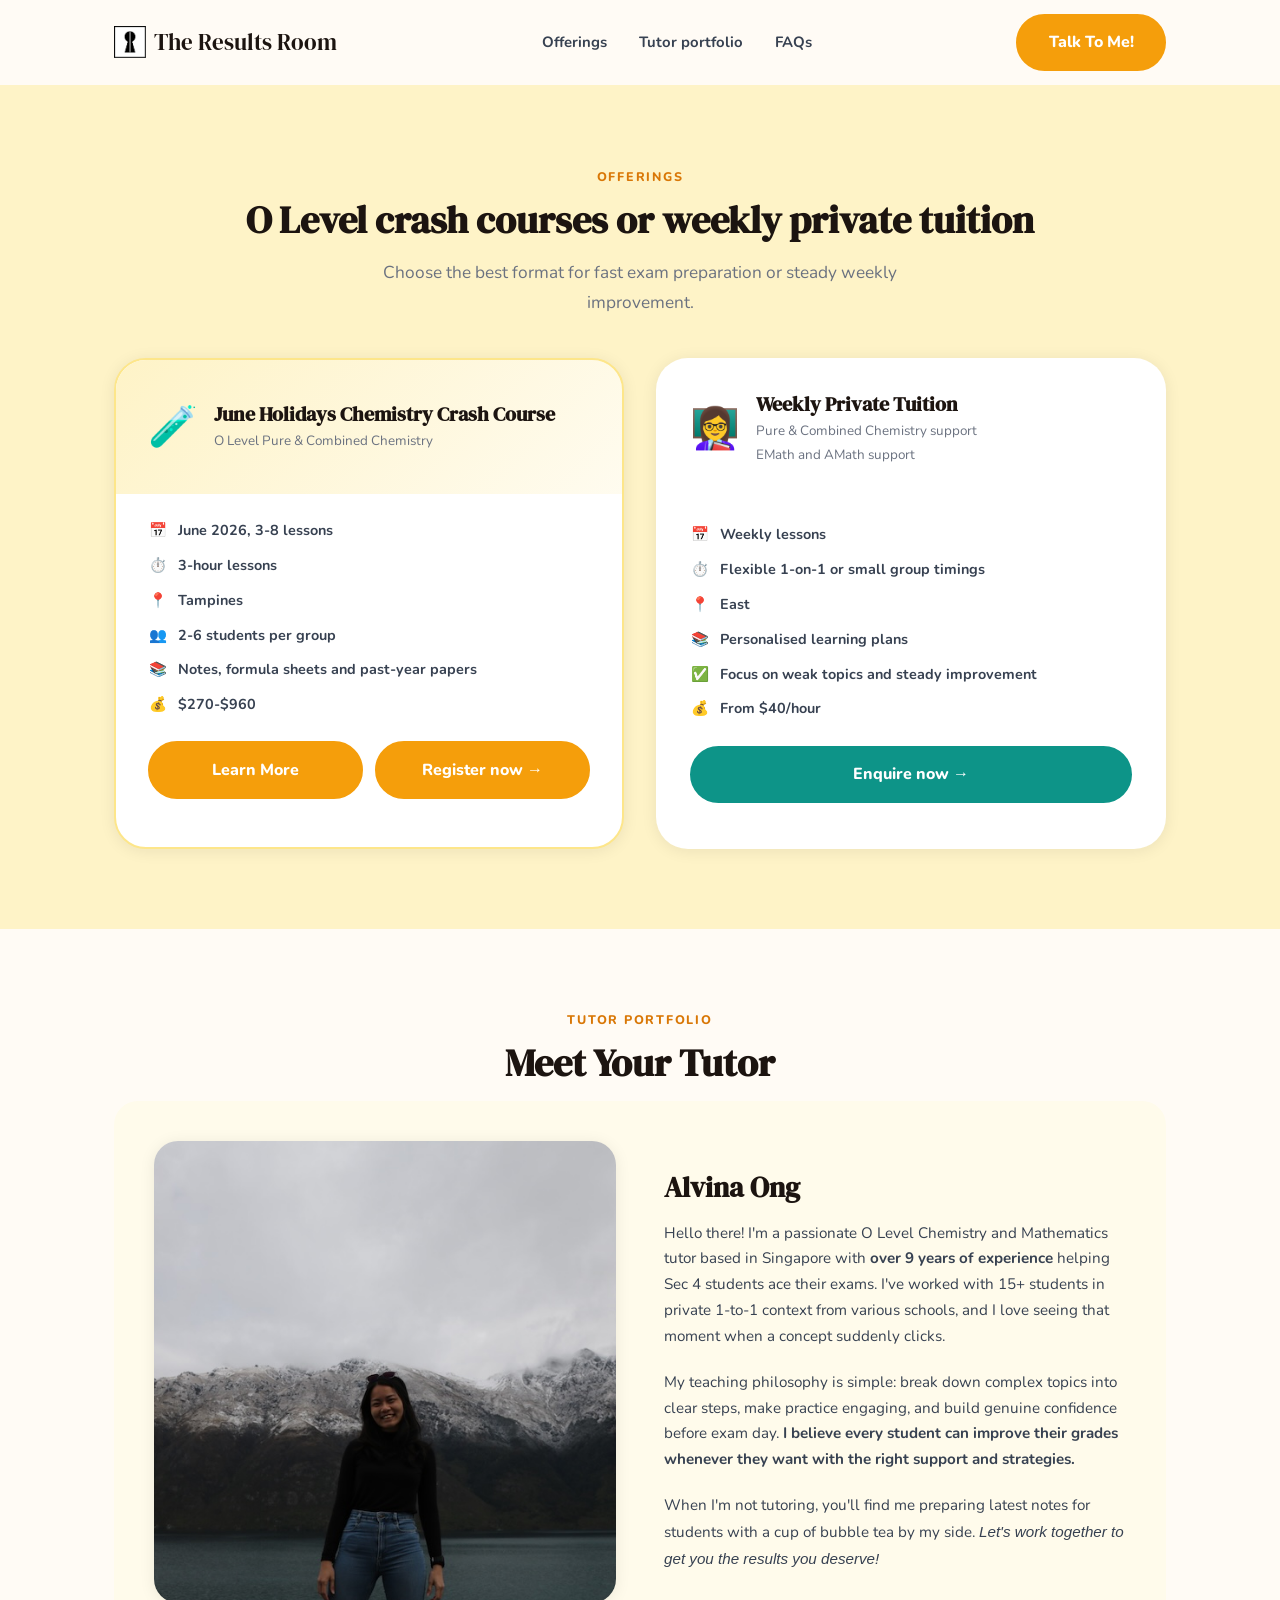
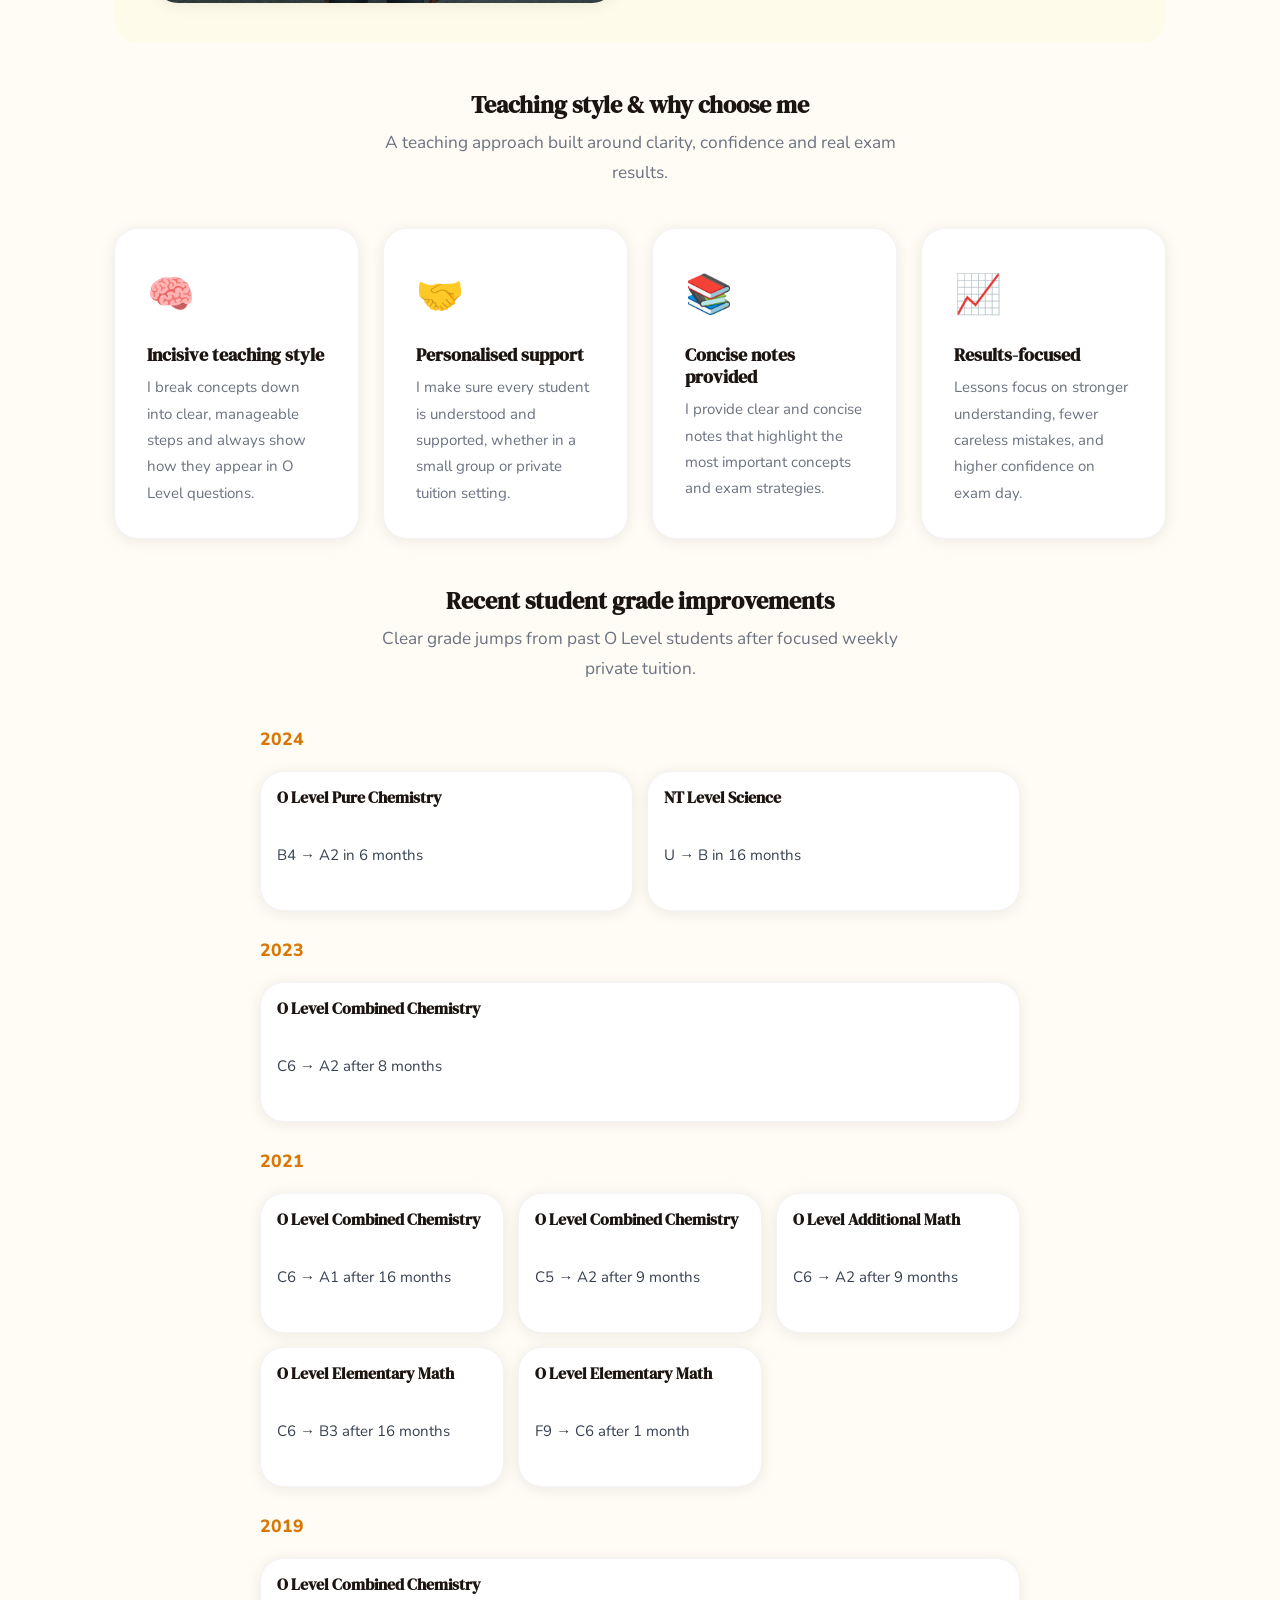
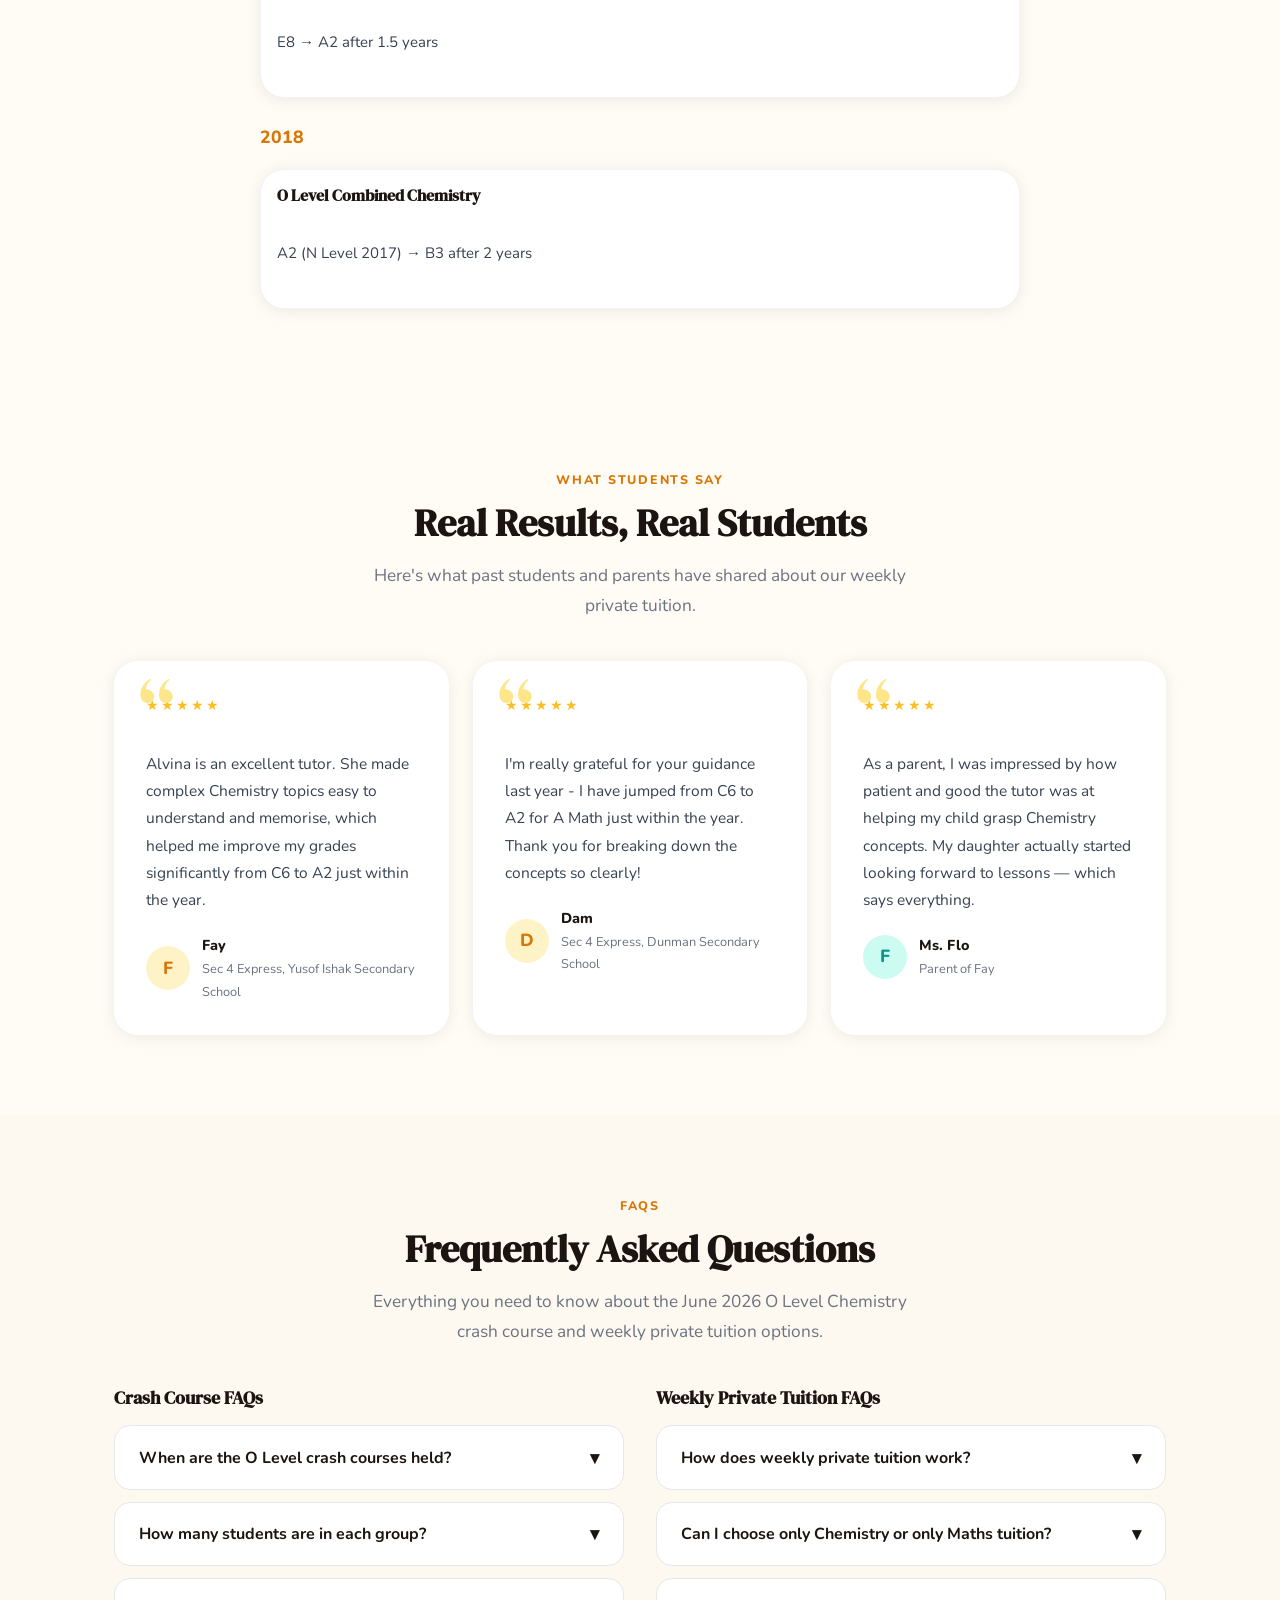
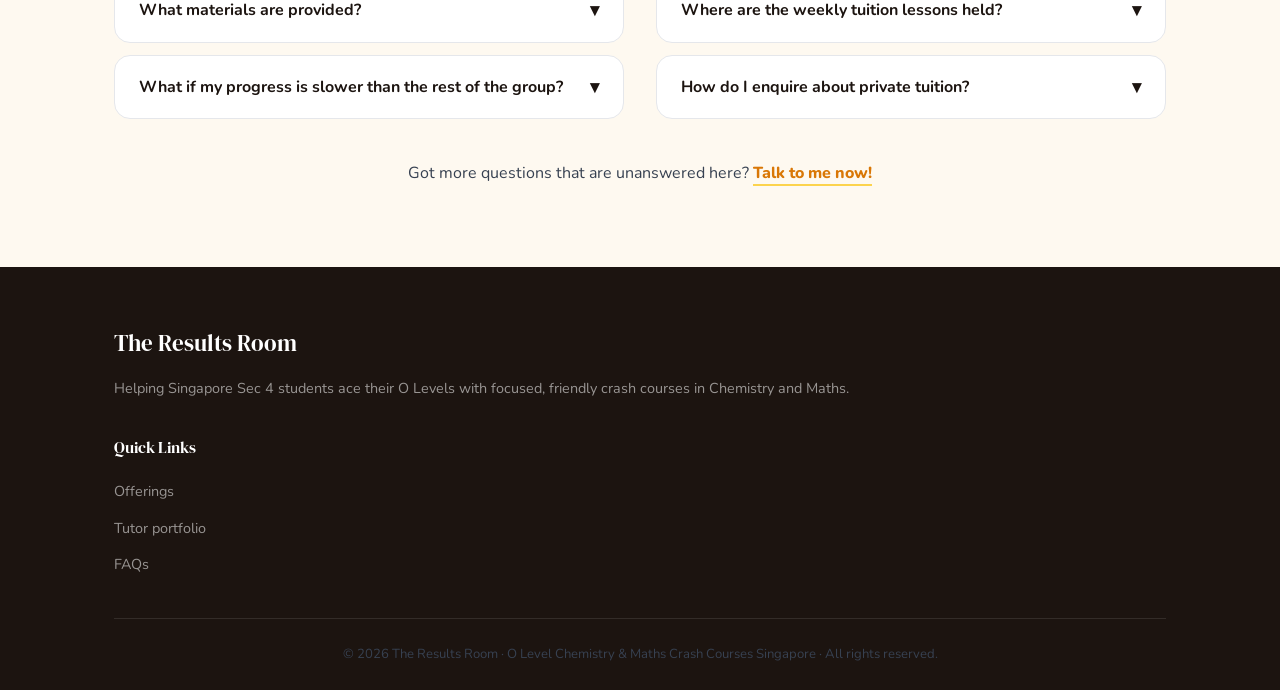
==== commit d1d73c24: "Reformat and input latest ex students' grades and testimonies and added new logo for website" ====
--- a/index.html
+++ b/index.html
@@ -6,9 +6,9 @@
 
   <!-- ═══════════ PRIMARY SEO ═══════════ -->
   <title>The Results Room Singapore</title>
-  <link rel="icon" type="image/x-icon" href="me.JPG">
-  <meta name="description" content="Intensive O Level Chemistry and Maths crash courses in Singapore this June 2026 school holidays. Small groups of max 8, experienced tutor, proven results. Sec 4 Express &amp; N(A). Register today — spots are limited!" />
-  <meta name="keywords" content="O level chemistry crash course Singapore, O level maths crash course Singapore, June holiday tuition Singapore 2026, sec 4 crash course, O level tuition Singapore, holiday programme sec 4, O level intensive course, A maths E maths crash course, pure chemistry combined chemistry tuition" />
+  <link rel="icon" type="image/x-icon" href="logo.png">
+  <meta name="description" content="Intensive O Level Chemistry and Maths crash courses in Singapore this June 2026 school holidays. Small groups of max 6, experienced tutor, proven results. Sec 4 Express &amp; N(A). Register today — spots are limited!" />
+  <meta name="keywords" content="O level chemistry crash course Singapore, June holiday tuition Singapore 2026, sec 4 crash course, O level tuition Singapore, holiday programme sec 4, O level intensive course, A maths E maths tuition, pure chemistry combined chemistry tuition" />
   <meta name="author" content="The Results Room Singapore" />
   <link rel="canonical" href="https://yourtutor.github.io/" />
 
@@ -120,7 +120,10 @@
   <!-- ═══════════ NAVIGATION ═══════════ -->
   <nav class="nav" aria-label="Main navigation">
     <div class="container nav__inner">
-      <a href="index.html" class="nav__logo" aria-label="The Results Room — Home">The Results Room</a>
+      <a href="index.html" class="nav__logo" aria-label="The Results Room — Home">
+        <img src="logo.png" alt="The Results Room Logo" class="nav__logo-img" />
+        The Results Room
+      </a>
       <button class="nav__toggle" aria-label="Toggle navigation menu" onclick="toggleNav()">
         <span></span><span></span><span></span>
       </button>
@@ -243,6 +246,80 @@
               <p class="card__desc">Lessons focus on stronger understanding, fewer careless mistakes, and higher confidence on exam day.</p>
             </div>
           </div>
+
+          <div style="margin-top: 3rem;">
+            <div class="text-center">
+              <h3 style="font-size: 1.5rem; margin-bottom: 0.5rem;">Recent student grade improvements</h3>
+              <p class="section-subtitle">Clear grade jumps from past O Level students after focused weekly private tuition.</p>
+            </div>
+            <div class="result-list">
+              <div class="result-group">
+                <div class="result-group__year">2024</div>
+                <div class="result-subject-cards">
+                  <article class="result-card">
+                    <h4>O Level Pure Chemistry</h4>
+                    <p>B4 → A2 in 6 months</p>
+                  </article>
+                  <article class="result-card">
+                    <h4>NT Level Science</h4>
+                    <p>U → B in 16 months</p>
+                  </article>
+                </div>
+              </div>
+              <div class="result-group">
+                <div class="result-group__year">2023</div>
+                <div class="result-subject-cards">
+                  <article class="result-card">
+                    <h4>O Level Combined Chemistry</h4>
+                    <p>C6 → A2 after 8 months</p>
+                  </article>
+                </div>
+              </div>
+              <div class="result-group">
+                <div class="result-group__year">2021</div>
+                <div class="result-subject-cards">
+                  <article class="result-card">
+                    <h4>O Level Combined Chemistry</h4>
+                    <p>C6 → A1 after 16 months</p>
+                  </article>
+                  <article class="result-card">
+                    <h4>O Level Combined Chemistry</h4>
+                    <p>C5 → A2 after 9 months</p>
+                  </article>
+                  <article class="result-card">
+                    <h4>O Level Additional Math</h4>
+                    <p>C6 → A2 after 9 months</p>
+                  </article>
+                  <article class="result-card">
+                    <h4>O Level Elementary Math</h4>
+                    <p>C6 → B3 after 16 months</p>
+                  </article>
+                  <article class="result-card">
+                    <h4>O Level Elementary Math</h4>
+                    <p>F9 → C6 after 1 month</p>
+                  </article>
+                </div>
+              </div>
+              <div class="result-group">
+                <div class="result-group__year">2019</div>
+                <div class="result-subject-cards">
+                  <article class="result-card">
+                    <h4>O Level Combined Chemistry</h4>
+                    <p>E8 → A2 after 1.5 years</p>
+                  </article>
+                </div>
+              </div>
+              <div class="result-group">
+                <div class="result-group__year">2018</div>
+                <div class="result-subject-cards">
+                  <article class="result-card">
+                    <h4>O Level Combined Chemistry</h4>
+                    <p>A2 (N Level 2017) → B3 after 2 years</p>
+                  </article>
+                </div>
+              </div>
+            </div>
+          </div>
         </div>
       </div>
     </section>
@@ -253,39 +330,39 @@
         <div class="text-center">
           <span class="section-label">What students say</span>
           <h2 class="section-title" id="testimonials-heading">Real Results, Real Students</h2>
-          <p class="section-subtitle">Here's what past students and parents have shared about the crash courses.</p>
+          <p class="section-subtitle">Here's what past students and parents have shared about our weekly private tuition.</p>
         </div>
         <div class="testimonials-grid">
           <div class="testimonial-card fade-in">
             <div class="stars">★★★★★</div>
-            <p class="testimonial-card__text">I went from a D7 to a B3 in Chemistry after the June crash course. The way each topic was broken down finally made things click. Totally worth every cent!</p>
+            <p class="testimonial-card__text">Alvina is an excellent tutor. She made complex Chemistry topics easy to understand and memorise, which helped me improve my grades significantly from C6 to A2 just within the year.</p>
             <div class="testimonial-card__author">
-              <div class="testimonial-card__avatar">S</div>
+              <div class="testimonial-card__avatar">F</div>
               <div>
-                <div class="testimonial-card__name">Sarah L.</div>
-                <div class="testimonial-card__role">Sec 4 Express, CHIJ</div>
+                <div class="testimonial-card__name">Fay</div>
+                <div class="testimonial-card__role">Sec 4 Express, Yusof Ishak Secondary School</div>
               </div>
             </div>
           </div>
           <div class="testimonial-card fade-in">
             <div class="stars">★★★★★</div>
-            <p class="testimonial-card__text">The A Maths crash course was a lifesaver. Integration was finally explained in a way I actually understood. My prelim results improved a lot after this.</p>
+            <p class="testimonial-card__text">I'm really grateful for your guidance last year - I have jumped from C6 to A2 for A Math just within the year. Thank you for breaking down the concepts so clearly!</p>
             <div class="testimonial-card__author">
-              <div class="testimonial-card__avatar">M</div>
+              <div class="testimonial-card__avatar">D</div>
               <div>
-                <div class="testimonial-card__name">Marcus T.</div>
-                <div class="testimonial-card__role">Sec 4 Express, ACS</div>
+                <div class="testimonial-card__name">Dam</div>
+                <div class="testimonial-card__role">Sec 4 Express, Dunman Secondary School</div>
               </div>
             </div>
           </div>
           <div class="testimonial-card fade-in">
             <div class="stars">★★★★★</div>
-            <p class="testimonial-card__text">As a parent, I was impressed by how patient and encouraging the tutor was. My daughter actually started looking forward to lessons — which says everything.</p>
+            <p class="testimonial-card__text">As a parent, I was impressed by how patient and good the tutor was at helping my child grasp Chemistry concepts. My daughter actually started looking forward to lessons — which says everything.</p>
             <div class="testimonial-card__author">
-              <div class="testimonial-card__avatar testimonial-card__avatar--teal">P</div>
+              <div class="testimonial-card__avatar testimonial-card__avatar--teal">F</div>
               <div>
-                <div class="testimonial-card__name">Parent of Sec 4 student</div>
-                <div class="testimonial-card__role">Nanyang Girls' High</div>
+                <div class="testimonial-card__name">Ms. Flo</div>
+                <div class="testimonial-card__role">Parent of Fay</div>
               </div>
             </div>
           </div>
--- a/styles.css
+++ b/styles.css
@@ -152,6 +152,13 @@
   font-size: 1.45rem;
   color: var(--brown-900);
   flex-shrink: 0;
+  display: flex;
+  align-items: center;
+  gap: 0.5rem;
+}
+.nav__logo-img {
+  height: 2rem;
+  width: auto;
 }
 .nav__links {
   display: flex;
@@ -303,6 +310,50 @@
 .card__title { font-size: 1.15rem; margin-bottom: 0.5rem; }
 .card__desc { font-size: 0.94rem; color: var(--gray-500); }
 
+.result-list {
+  display: grid;
+  gap: 1.5rem;
+  margin: 2rem auto 0;
+  padding: 0;
+  max-width: 760px;
+}
+.result-group {
+  display: grid;
+  gap: 1rem;
+}
+.result-group__year {
+  font-size: 1.1rem;
+  font-weight: 800;
+  color: var(--amber-600);
+}
+.result-subject-cards {
+  display: grid;
+  grid-template-columns: repeat(auto-fit, minmax(180px, 1fr));
+  gap: 0.9rem;
+}
+.result-card {
+  background: #fff;
+  border-radius: var(--radius-lg);
+  border: 1px solid var(--gray-100);
+  box-shadow: var(--shadow-card);
+  padding: 1rem;
+  min-height: 140px;
+  display: grid;
+  gap: 0.6rem;
+}
+.result-card h4 {
+  margin: 0;
+  font-size: 1rem;
+  font-weight: 800;
+  color: var(--brown-900);
+}
+.result-card p {
+  margin: 0;
+  font-size: 0.94rem;
+  line-height: 1.6;
+  color: var(--gray-700);
+}
+
 /* TESTIMONIALS */
 .testimonials-grid {
   display: grid;
